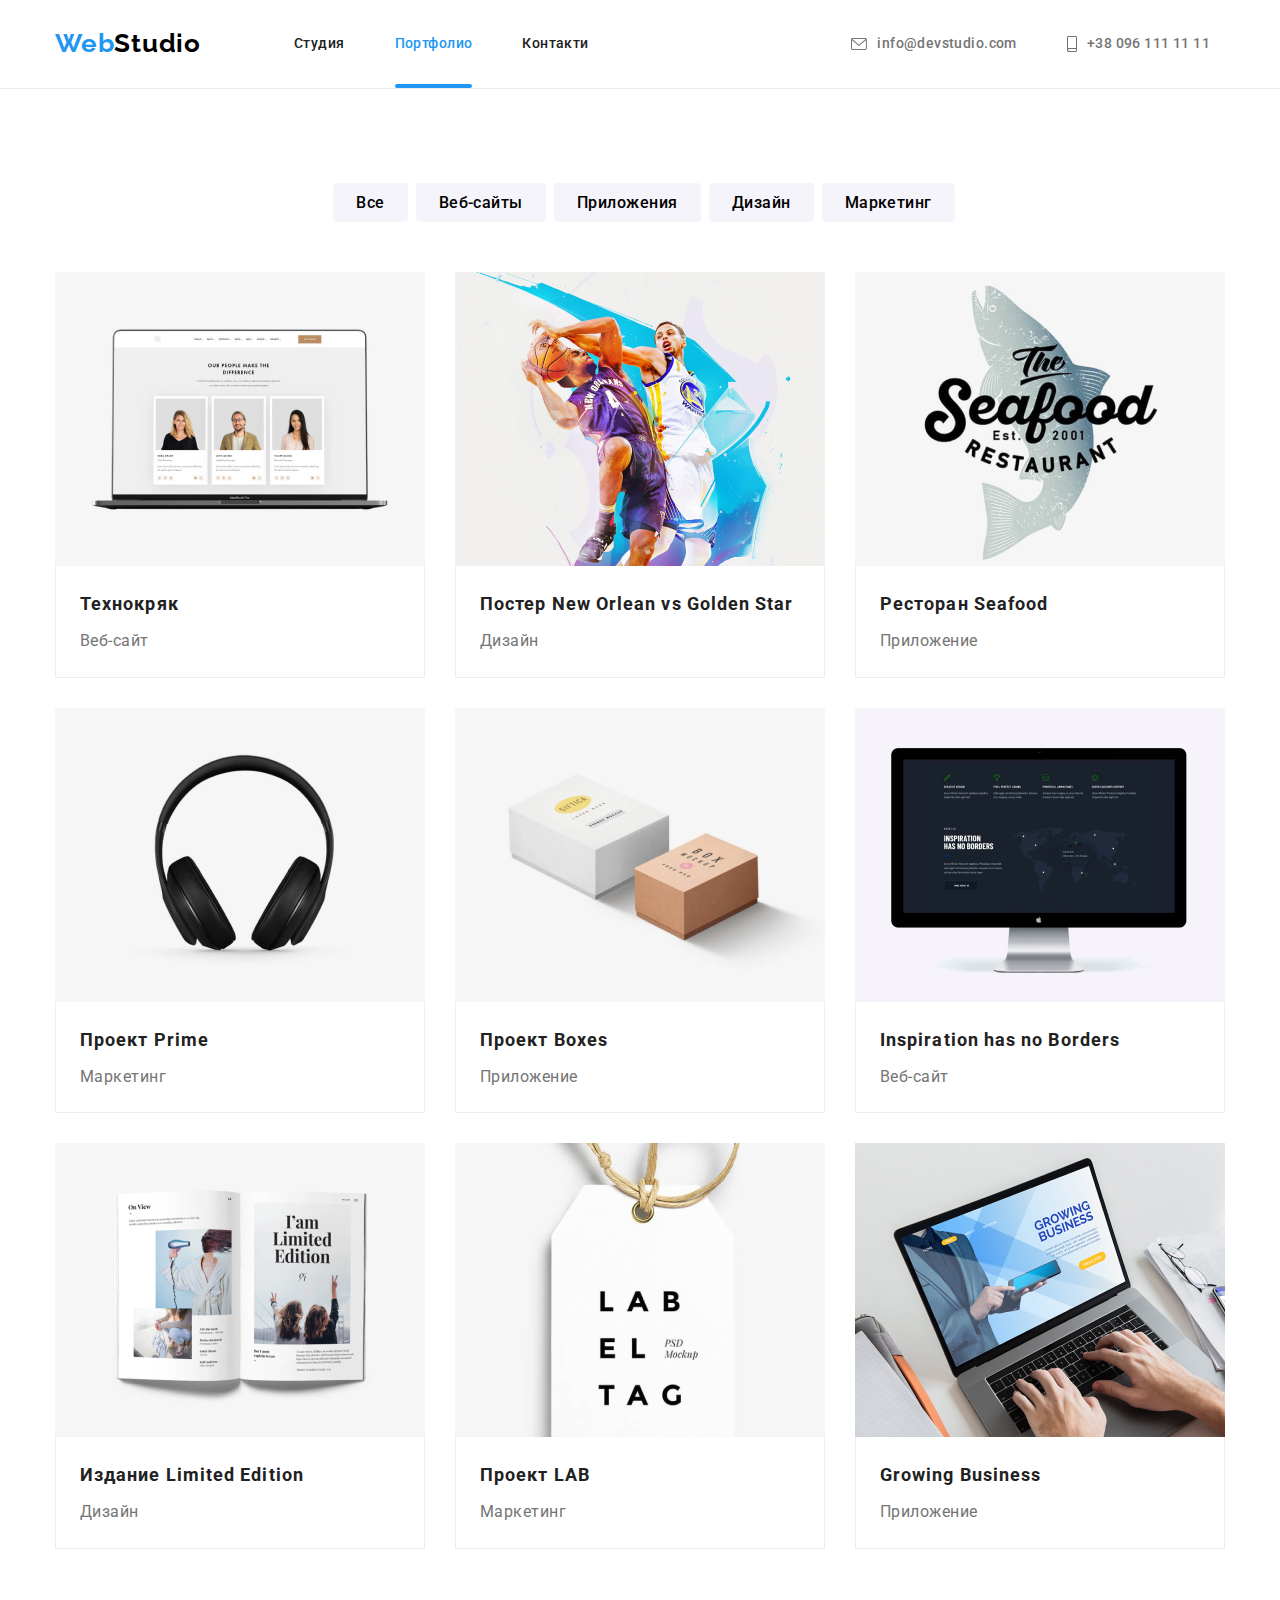
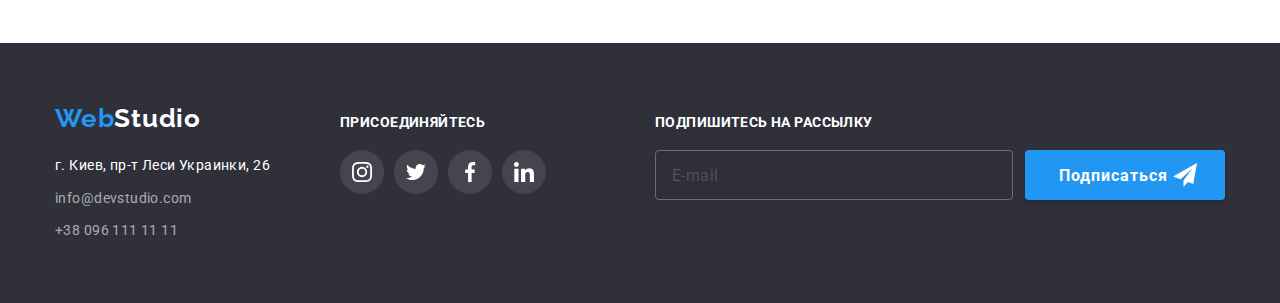
==== portfolio.html @ 411bbae8 "добавлена розмітка" ====
<!DOCTYPE html>
<html lang="ru">
  <head>
    <meta charset="UTF-8" />
    <meta http-equiv="X-UA-Compatible" content="IE=edge" />
    <meta name="viewport" content="width=device-width, initial-scale=1.0" />
    <link rel="preconnect" href="https://fonts.googleapis.com" />
    <link rel="preconnect" href="https://fonts.gstatic.com" crossorigin />
    <link
      rel="stylesheet"
      href="https://cdnjs.cloudflare.com/ajax/libs/modern-normalize/1.0.0/modern-normalize.min.css"
    />
    <link
      href="https://fonts.googleapis.com/css2?family=Roboto:wght@400;500;700;900&display=swap"
      rel="stylesheet"
    />
    <link rel="preconnect" href="https://fonts.googleapis.com" />
    <link rel="preconnect" href="https://fonts.gstatic.com" crossorigin />
    <link
      href="https://fonts.googleapis.com/css2?family=Raleway:wght@700&display=swap"
      rel="stylesheet"
    />
    <!-- <link rel="stylesheet" href="css/slyles.css" /> -->
    <link rel="stylesheet" href="./css/main.min.css" />
    <title>Портфолио</title>
  </head>
  <body>
    <header class="header">
      <div class="container header__container">
        <nav class="header__nav">
          <a class="header__link" href="index.html">
            <span class="header__logo">Web</span>Studio</a
          >
          <ul class="header__navigation">
            <li class="header__item">
              <a class="header__text" href="index.html">Студия</a>
            </li>
            <li class="header__item">
              <a class="header__text current" href="portfolio.html"
                >Портфолио</a
              >
            </li>
            <li class="header__item">
              <a class="header__text" href="#">Контакти</a>
            </li>
          </ul>
        </nav>
        <ul class="header__contacts">
          <li class="header__item">
            <a
              class="header__label header__label--color"
              href="mailto:info@devstudio.com"
            >
              <svg class="header__envelope">
                <use href="./images/symbol-defsnew.svg#icon-envelope"></use>
              </svg>
              info@devstudio.com</a
            >
          </li>
          <li class="header__item">
            <a
              class="header__label header__label--color"
              href="tel:+380961111111"
            >
              <svg class="header__smartphone">
                <use href="./images/symbol-defsnew.svg#icon-smartphone"></use>
              </svg>
              +38 096 111 11 11</a
            >
          </li>
        </ul>
      </div>
    </header>
    <main>
      <section class="section filter-section">
        <div class="container filter-container">
          <h1 class="visually-hidden">Фильтр</h1>
          <ul class="filter">
            <li><button class="filter__button" type="button">Все</button></li>
            <li>
              <button class="filter__button" type="button">Веб-сайты</button>
            </li>
            <li>
              <button class="filter__button" type="button">Приложения</button>
            </li>
            <li>
              <button class="filter__button" type="button">Дизайн</button>
            </li>
            <li>
              <button class="filter__button" type="button">Маркетинг</button>
            </li>
          </ul>
          <ul class="app-list">
            <li class="item-app">
              <a class="product-link" href="#">
                <div class="product-link-content">
                  <img
                    src="images/img5.jpg"
                    alt="Пример техноякоря"
                    width="370"
                    height="294"
                  />
                  <p class="product-link-overlay">
                    Ресурс предлагает комплексные предложения с разным уровнем
                    функционала и сервисов. Все это позволит посетителю получить
                    исчерпывающие сведения о компании или частном лице.
                  </p>
                </div>
                <div class="app-content">
                  <h2 class="product">Технокряк</h2>
                  <p class="type">Веб-сайт</p>
                </div>
              </a>
            </li>
            <li class="item-app">
              <a class="product-link" href="#">
                <div class="product-link-content">
                  <img
                    src="images/img6.jpg"
                    alt="Постер New Orlean vs Golden Star"
                    width="370"
                    height="294"
                  />
                  <p class="product-link-overlay">
                    Ресурс предлагает комплексные предложения с разным уровнем
                    функционала и сервисов. Все это позволит посетителю получить
                    исчерпывающие сведения о компании или частном лице.
                  </p>
                </div>
                <div class="app-content">
                  <h2 class="product">Постер New Orlean vs Golden Star</h2>
                  <p class="type">Дизайн</p>
                </div>
              </a>
            </li>
            <li class="item-app">
              <a class="product-link" href="#">
                <div class="product-link-content">
                  <img
                    src="images/img7.jpg"
                    alt="Ресторан Seafood"
                    width="370"
                    height="294"
                  />
                  <p class="product-link-overlay">
                    Ресурс предлагает комплексные предложения с разным уровнем
                    функционала и сервисов. Все это позволит посетителю получить
                    исчерпывающие сведения о компании или частном лице.
                  </p>
                </div>
                <div class="app-content">
                  <h2 class="product">Ресторан Seafood</h2>
                  <p class="type">Приложение</p>
                </div>
              </a>
            </li>
            <li class="item-app">
              <a class="product-link" href="#">
                <div class="product-link-content">
                  <img
                    src="images/img8.jpg"
                    alt="Проект Prime"
                    width="370"
                    height="294"
                  />
                  <p class="product-link-overlay">
                    Ресурс предлагает комплексные предложения с разным уровнем
                    функционала и сервисов. Все это позволит посетителю получить
                    исчерпывающие сведения о компании или частном лице.
                  </p>
                </div>
                <div class="app-content">
                  <h2 class="product">Проект Prime</h2>
                  <p class="type">Маркетинг</p>
                </div>
              </a>
            </li>
            <li class="item-app">
              <a class="product-link" href="#">
                <div class="product-link-content">
                  <img
                    src="images/img9.jpg"
                    alt="Проект Boxes"
                    width="370"
                    height="294"
                  />
                  <p class="product-link-overlay">
                    Ресурс предлагает комплексные предложения с разным уровнем
                    функционала и сервисов. Все это позволит посетителю получить
                    исчерпывающие сведения о компании или частном лице.
                  </p>
                </div>
                <div class="app-content">
                  <h2 class="product">Проект Boxes</h2>
                  <p class="type">Приложение</p>
                </div>
              </a>
            </li>
            <li class="item-app">
              <a class="product-link" href="#">
                <div class="product-link-content">
                  <img
                    src="images/img10.jpg"
                    alt="Inspiration has no Borders"
                    width="370"
                    height="294"
                  />
                  <p class="product-link-overlay">
                    Ресурс предлагает комплексные предложения с разным уровнем
                    функционала и сервисов. Все это позволит посетителю получить
                    исчерпывающие сведения о компании или частном лице.
                  </p>
                </div>
                <div class="app-content">
                  <h2 class="product">Inspiration has no Borders</h2>
                  <p class="type">Веб-сайт</p>
                </div>
              </a>
            </li>
            <li class="item-app">
              <a class="product-link" href="#">
                <div class="product-link-content">
                  <img
                    src="images/img11.jpg"
                    alt="Издание Limited Edition"
                    width="370"
                    height="294"
                  />
                  <p class="product-link-overlay">
                    Ресурс предлагает комплексные предложения с разным уровнем
                    функционала и сервисов. Все это позволит посетителю получить
                    исчерпывающие сведения о компании или частном лице.
                  </p>
                </div>
                <div class="app-content">
                  <h2 class="product">Издание Limited Edition</h2>
                  <p class="type">Дизайн</p>
                </div>
              </a>
            </li>
            <li class="item-app">
              <a class="product-link" href="#">
                <div class="product-link-content">
                  <img
                    src="images/img12.jpg"
                    alt="Проект LAB"
                    width="370"
                    height="294"
                  />
                  <p class="product-link-overlay">
                    Ресурс предлагает комплексные предложения с разным уровнем
                    функционала и сервисов. Все это позволит посетителю получить
                    исчерпывающие сведения о компании или частном лице.
                  </p>
                </div>
                <div class="app-content">
                  <h2 class="product">Проект LAB</h2>
                  <p class="type">Маркетинг</p>
                </div>
              </a>
            </li>
            <li class="item-app">
              <a class="product-link" href="#">
                <div class="product-link-content">
                  <img
                    src="images/img13.jpg"
                    alt="Growing Business"
                    width="370"
                    height="294"
                  />
                  <p class="product-link-overlay">
                    Ресурс предлагает комплексные предложения с разным уровнем
                    функционала и сервисов. Все это позволит посетителю получить
                    исчерпывающие сведения о компании или частном лице.
                  </p>
                </div>
                <div class="app-content">
                  <h2 class="product">Growing Business</h2>
                  <p class="type">Приложение</p>
                </div>
              </a>
            </li>
          </ul>
        </div>
      </section>
    </main>
    <footer class="footer">
      <div class="container footer-container">
        <div>
          <a class="logo-fotter" href="index.html">
            <span class="color-logo-fotter">Web</span>Studio</a
          >
          <address class="address-footer">
            <ul>
              <li class="address-list">
                <a class="contact-list" href="#"
                  ><span class="map">г. Киев, пр-т Леси Украинки, 26</span></a
                >
              </li>
              <li class="address-list">
                <a class="contact-list" href="mailto:info@devstudio.com "
                  >info@devstudio.com</a
                >
              </li>
              <li class="address-list">
                <a class="contact-list" href="tel:+380961111111"
                  >+38 096 111 11 11</a
                >
              </li>
            </ul>
          </address>
        </div>
        <div class="footer-icon-box">
          <h2 class="footer-icon-header">Присоединяйтесь</h2>
          <ul class="footer-icon-list">
            <li class="socials-item">
              <a href="#" class="socials-link-footer">
                <svg class="socials-icon" width="20px" height="20px">
                  <use href="./images/symbol-defsnew.svg#icon-instagram"></use>
                </svg>
              </a>
            </li>
            <li class="socials-item">
              <a href="#" class="socials-link-footer">
                <svg class="socials-icon" width="20px" height="20px">
                  <use href="./images/symbol-defsnew.svg#icon-twitter"></use>
                </svg>
              </a>
            </li>
            <li class="socials-item">
              <a href="#" class="socials-link-footer">
                <svg class="socials-icon" width="20px" height="20px">
                  <use href="./images/symbol-defsnew.svg#icon-facebook"></use>
                </svg>
              </a>
            </li>
            <li class="socials-item">
              <a href="#" class="socials-link-footer">
                <svg class="socials-icon" width="20px" height="20px">
                  <use href="./images/symbol-defsnew.svg#icon-linkedin"></use>
                </svg>
              </a>
            </li>
          </ul>
        </div>
        <form
          class="subscribe-form"
          name="subscribe-form"
          autocomplete="on"
          novalidate
        >
          <div class="subscribe">
            <label class="subscribe-label" for="email"
              >Подпишитесь на рассылку</label
            >
          </div>
          <div class="subscribe-control">
            <input
              class="subscribe-input"
              id="email"
              type="email"
              name="email"
              placeholder="E-mail"
            />
            <svg class="subscribe-icon" width="24" height="24">
              <use href="./images/symbol-defs-send.svg#icon-icon-send"></use>
            </svg>
            <button class="subscribe-btn" type="submit">Подписаться</button>
          </div>
        </form>
      </div>
    </footer>
  </body>
</html>
---- css/slyles.css ----
:root {
    --color-choice:#2F303A;
    --color-main:#FFFFFF;
    --color-blue:#2196F3;
    --color-footer:#2F303A;
    --fotter-list:#FFFFFF;
    --heder-list:#212121;
    --color-text:#757575;
    --color-logo:#000000;
    --color-fotter-contact:rgba(255, 255, 255, 0.6);
    --color-button:#F5F4FA;
    --cardset-gap: 30px;
    --icon-gap:10px;
    --box-shadow:0px 1px 3px rgba(0, 0, 0, 0.12),
    0px 1px 1px rgba(0, 0, 0, 0.14),
    0px 2px 1px rgba(0, 0, 0, 0.2);
    --box-radius:0px 0px 4px 4px;
    --button-radius:4px 4px 4px 4px;
    --border-color:#EEEEEE;
    --border-color-nav:#ECECEC;
    --backgroung-color-hero:#C4C4C4;
    --fill-icon-socials: #AFB1B8;
    --cubik: cubic-bezier(0.4, 0, 0.2, 1);
    --background-color-img-box:rgba(47, 48, 58, 0.8);
}

body {
    font-family: Roboto, sans-serif;
    color: var(--color-text);
    background-color: var(--color-main);
    font-size: 14px;
    letter-spacing: 0.03em;

}
h1,
h2,
h3,
ul,
p,
ul {
    margin: 0px;
    padding: 0px;
    list-style-type: none;
}
img {
    display: block;
    max-width: 100%;
    height: auto;
}



address {
    font-style: normal;
    /* or */
    font-style: inherit;
}
.visually-hidden {
    position: absolute;
    white-space: nowrap;
    width: 1px;
    height: 1px;
    overflow: hidden;
    border: 0;
    padding: 0;
    clip: rect(0 0 0 0);
    clip-path: inset(50%);
    margin: -1px;
}

.container {
    width: 1200px;
    margin-left: auto;
    margin-right: auto;
    padding-left: 15px;
    padding-right: 15px;
}

/*--Навигация--*/
.header {
    border-bottom-style: solid;
    border-bottom-color: var(--border-color-nav);
    border-width: 1px;
}
.header__container {
    display: flex;
    align-items: center;

}
.header__navigation {
    display: flex;
    margin: 0;
    margin-left: 93px;
    padding: 0;
    align-items: center;
    font-weight: 500;
    font-size: 14px;
    line-height: 1.2;
    color: var(--heder-list);
    }
.header__nav {
    display: flex;
    margin: 0;
    padding-top: 24px;
    padding-bottom: 25px;
}

.header__logo {
    padding-top: 24px;
    padding-bottom: 25px;
}


.header__text {
    padding-top: 32px;
    padding-bottom: 32px;
    transition: color 250ms var(--cubik);
    color: var(--header-list);
    text-decoration: none;
}

.header__text:hover {
    color: var(--color-blue);
}

.header__text:focus {
    color: var(--color-main);
}


.current {
    position: relative;
    color: var(--color-blue);
}

.current::after {
    content: '';
    position: absolute;
    width: 100%;
    height: 4px;
    bottom: -5px;
    left: 0;
    border-radius: 2px;
    background-color: var(--color-blue);
}

.header__item {
    margin-left: 50px;
}

.header__item:first-child {
    margin-left: 0px;
}

.header__contacts {
  display: flex;
  margin: 0;
  margin-left: auto;
  padding: 0;
  padding-left: 15px;
  padding-right: 15px
}

.header__label { 
    font-weight: 500;
    font-size: 14px;
    display: flex;
    align-items: center;
    line-height: 1.7;
    text-decoration: none;
    letter-spacing: 0.03em;
    padding-top: 32px;
    padding-bottom: 32px;
    transition: color 250ms var(--cubik);
}

.header__label--color {
    color: var(--color-text);
}

.header__label:hover {
    color: var(--color-blue);
}

.header__label:focus {
    color: var(--color-blue);
}

.header__envelope {
    width: 16px;
    height: 12px;
    fill: var(--color-text);
    margin-right: 10px;
}


/* .header__label:hover .header__envelope {
    fill: var(--color-blue);
    transition: color 250ms var(--cubik);
} */

.header__smartphone {
    width: 10px;
    height: 16px;
    margin-right: 10px;
    fill: var(--color-text);
}

.header__label:hover .header__smartphone {
    fill: var(--color-blue);
    transition: color 250ms var(--cubik);
}

/*--Секции--*/
.section {
    padding-top: 94px;
    padding-bottom: 94px;
}
.hero-container {
        width: 1200px;
        margin-left: auto;
        margin-right: auto;
        padding-left: 15px;
        padding-right: 15px;
}
.choice-section {
    display: block;
    text-align: center;
}
.choice-section {
    background-color: var(--color-choice);
    padding-bottom: 200px;
    padding-top: 200px;
    max-width: 1600px;
    margin: 0 auto;
    background-image: linear-gradient( rgba(47,48,58,0.4) 40%, rgba(47,48,58,0.4) 40%), 
    url(../images/Img14.jpg);
    background-repeat: no-repeat;
    background-size: cover;
    background-position: center;
    border: 1px solid var(--color-logo);
}
.main-list {
    display: flex;
    flex-wrap: wrap;
}
.item-list {
    width: 270px;
    margin-right: 30px;
}
.item-list:nth-child(4n){
    margin-right: 0;
}

.hero {
    font-weight: 900;
    font-size: 44px;
    line-height: 1.4;
    color: var(--color-main);
    margin: 0 auto;
    text-transform: uppercase;
    letter-spacing: 0.06em;
    margin-bottom: 30px;
    width: 696px;
}
.img-box {
    display: flex;
    flex-wrap:wrap;
}
.img-box__item {
    position: relative;
    width: 370px;
    margin-right: 30px;
}
.img-box__item:nth-child(3n) {
    margin-right: 0;
}

.img-box__text {
    position: absolute;
    bottom: 0;
    width: 100%;
    padding: 27px;
    margin: 0;
    background-color: var(--background-color-img-box);
    color: var(--color-main);
    text-transform: uppercase;
    font-weight: 700;
    text-align: center;
}



.title-team {
    display: flex;
    flex-wrap: wrap;
    margin-left: calc( -1 * var(--cardset-gap));
    text-align: center;
    margin-top: 50px;
   
}

 .title-team > .img-team {
    flex-basis: calc(100%/4 - var(--cardset-gap));
    margin-left: var(--cardset-gap);
    background-color: var(--color-main);
    box-shadow: var(--box-shadow);
    border-radius: var(--box-radius);
}


.team-section {
    padding-top: 94px;
    padding-bottom: 94px;
    background-color: var(--color-button);
}
.card-content {
    padding-top: 30px;
    padding-bottom: 30px;
    
}



.address-footer {
    margin-top: 20px;
}

.address-list:not(:last-child) {
    margin-bottom: 9px;
}

.header__link {
    font-family: 'Raleway', sans-serif;
    font-weight: 700;
    font-size: 26px;
    text-decoration: none;
    line-height: 1.2;
    letter-spacing: 0.03em;
    color: var(--color-logo);
}
.header__logo {
    color: var(--color-blue);
    text-decoration: none;
}
.logo-fotter {
    font-family: 'Raleway', sans-serif;
    font-weight: 700;
    font-size: 26px;
    text-decoration: none;
    line-height: 1.2;
    letter-spacing: 0.03em;
    color: var(--color-main);
    /*margin-top: 60px;
    margin-bottom: 20px;*/
}
.color-logo-fotter {
    color: var(--color-blue);
    text-decoration: none;
    margin-top: 60px;
    margin-bottom: 20px;
}




.action {
    font-size: 14px;
    line-height: 1.2;
    text-transform: uppercase;
    color: var(--heder-list);
    letter-spacing: 0.03em;
}
.description {
    font-size: 14px;
    line-height: 1.7;
    color: var(--color-text);
    letter-spacing: 0.03em;
    margin-top: 10px;
}
.about__title {
    font-weight: 700;
    font-size: 36px;
    line-height: 1.2;
    color: var(--heder-list);
    letter-spacing: 0.03em;
    display: block;
    text-align: center;
    margin-bottom: 50px;
}

.about__section {
    padding-top: 0;
}

.team {
        font-weight: 700;
        font-size: 36px;
        line-height: 1.2;
        color: var(--heder-list);
        letter-spacing: 0.03em;
        display: block;
        text-align: center;
        margin: auto;
}
.person {
    font-weight: 500;
    font-size: 16px;
    line-height: 1.2;
    color: var(--heder-list);
    letter-spacing: 0.03em;
}
.speciality {
    font-family: 'Roboto', sans-serif;
        font-size: 16px;
        line-height: 1.2;
        color: var(--color-text);
        letter-spacing: 0.03em;
        margin-top: 10px;
    
}
.product {
    font-family: 'Roboto', sans-serif;
    font-weight: 700;
    font-size: 18px;
    line-height: 2;
    color: var(--heder-list);
    letter-spacing: 0.06em;
    margin-bottom: 4px;
}
.product-link {
    display: block;
    text-decoration: none;
    color: inherit;
    transition: box-shadow 250ms var(--cubik);
}
.product-link:hover {
    box-shadow: 0px 1px 1px rgba(0, 0, 0, 0.12), 0px 4px 4px rgba(0, 0, 0, 0.06), 1px 4px 6px rgba(0, 0, 0, 0.16);
}

.product-link:focus {
    box-shadow: 0px 1px 1px rgba(0, 0, 0, 0.12), 0px 4px 4px rgba(0, 0, 0, 0.06), 1px 4px 6px rgba(0, 0, 0, 0.16);
}

.product-link-content {
    position: relative;
    overflow: hidden;
}

.product-link-overlay {
    position: absolute;
    top: 0;
    width: 100%;
    height: 100%;
    display: flex;
    align-items: center;
    padding: 24px;
    background-color: rgba(33, 150, 243, 0.9);
    font-size: 18px;
    line-height: 1.56;
    color: var(--color-main);
    transform: translateY(100%);
    transition: transform 250ms var(--cubik);
}

.product-link:hover  .product-link-overlay {
    transform: translateY(0);
}

.type {
    font-family: 'Roboto', sans-serif;
        font-size: 16px;
        line-height: 1.9;
        color: var(--color-text);
        letter-spacing: 0.03em;
}
.filter__button {
    color: var(--color-logo);
    background-color: var(--color-button);
    border: 1px solid transparent;
    cursor: pointer;
    font-family: 'Roboto', sans-serif;
    font-style: normal;
    font-weight: 500;
    font-size: 16px;
    line-height: 1.6;
    letter-spacing: 0.03em;
    transition: background-color 250ms var(--cubik), color 250ms var(--cubik), box-shadow 250ms var(--cubik);
}
.btn {
    background-color: var(--color-blue);
    border: 1px solid transparent;
    cursor: pointer;
    color: var(--color-main);
    font-family: 'Roboto', sans-serif;
    font-style: normal;
    font-weight: 700;
    font-size: 16px;
    line-height: 1.8;
    letter-spacing: 0.06em;
    box-shadow: var(--box-shadow);
    border-radius: var(--button-radius);
    padding: 10px 32px;
    margin-top: 30px;
}
.filter {
    color: var(--color-logo);
    font-family: Roboto, sans-serif;
}
.filter__button:hover {
background-color: var(--color-blue);
color: var(--fotter-list);
box-shadow: var(--box-shadow);
}
.filter__button:focus {
color: var(--fotter-list);
background-color: var(--color-blue);
box-shadow: var(--box-shadow);
}
.filter .filter__button:active {
color: var(--fotter-list);
background-color: var(--color-blue);
}
.footer {
    color: var(--fotter-list);
    background-color: var(--color-footer);
    padding-top: 60px;
    padding-bottom: 60px;
}
.contact-list {
    color: var(--color-fotter-contact);
    font-style: normal;
    font-size: 14px;
    line-height: 1.7;
    text-decoration: none;
    letter-spacing: 0.03em;
}
.contact-list:hover { 
    color: var(--color-blue);
    transition: color 250ms var(--cubik);
}
.contact-list:focus {
color: var(--fotter-list);
}
.map {
    color: var(--color-main);
    font-style: normal;
    font-size: 14px;
    line-height: 1.7;
    letter-spacing: 0.03em;
}

/*Портфолио*/

.filter {
    display: flex;
    justify-content: center;
    margin-bottom: 50px;
}
.filter__button {
    margin-left: 8px;
    border-radius: var(--button-radius);
    padding: 6px 22px;
}

.app-list {
display: flex;
flex-wrap: wrap;
margin-left: calc(-1 * var(--cardset-gap));
}
.app-list > .item-app {
    flex-basis: calc(100%/3 - var(--cardset-gap));
    margin-left: var(--cardset-gap);
    margin-top: 30px;
    background-color: var(--color-main);
}
.app-list >.item-app:nth-child(-n + 3) {
    margin-top: 0px;
}

.app-content {
    padding-top: 20px;
    padding-right: 24px;
    padding-bottom: 20px;
    padding-left: 24px;
    border-right: solid 1px var(--border-color);
    border-bottom: solid 1px var(--border-color);
    border-left: solid 1px var(--border-color);
}

/* icon */
.icon-box {
    display: flex;
    flex: content;
    justify-content: center;
    align-items: center;
    background-color: var(--color-button);
    width: 270px;
    height: 120px;
    margin-bottom: 30px;
    border: 1px solid transparent;
    /* border-radius: var(--box-radius); */
    /* box-shadow: 0px 4px 4px; */
}
.icon-box:hover {
    border-radius: var(--box-radius);
    box-shadow: 0px 4px 4px;
}
.icon {
    background-color: var(--color-button); 
    fill: var(--color-text); 
}


.client-container {
        font-weight: 700;
        font-size: 36px;
        line-height: 1.2;
        color: var(--heder-list);
        letter-spacing: 0.03em;
        display: block;
        text-align: center;
        margin: auto;
}
.client-header { 
    font-weight: 700;
        font-size: 36px;
        line-height: 1.2;
        color: var(--heder-list);
        letter-spacing: 0.03em;
        display: block;
        text-align: center;
        margin-bottom: 50px;

}

.socials-list {
    display: flex;
    flex-wrap: wrap;
    flex-basis: calc(100%/4 - var(--icon-gap));
    justify-content: center;
    align-items: center;
    margin-top: 16px;
}
.socials-item {
    width: 44px;
    height: 44px;
    margin-left: 10px;
    /* fill: var(--fill-icon-socials); */
    
}
.socials-item:first-child {
    margin-left: 0;
}
.socials-link {
    width: 100%;
    height: 100%;
    display: flex;
    border-radius: 100%;
    justify-content: center;
    align-items: center;
    fill: var(--fill-icon-socials);
    transition: background-color 250ms var(--cubik), fill 250ms var(--cubik);
}

.socials-link:hover {
    fill: white;
    transition: background-color 250ms var(--cubik), fill 250ms var(--cubik);
    background-color: var(--color-blue);
    border-radius: 100%;
}


.icon-client-item {
    display: flex;
    border: 1px solid #AFB1B8;
    border-radius: 4px;
    width: 170px;
    height: 92px;
    margin-left: 30px;
    transition: border 250ms var(--cubik);
    /* justify-content: center;
    align-items: center; */
}
.icon-client-item:first-child {
    margin-left: 0;
}
.icon-client-item:hover {
    border: 1px solid var(--color-blue);
        border-radius: 4px;
        transition: border 250ms var(--cubik);
}


.client-list {
    display: flex;
    flex-wrap: wrap;
    flex-basis: calc(100%/6 - var(--cardset-gap));
    justify-content: center;
    align-items: center;
}
.icon-group {
    display: flex;
    justify-content: center;
    align-items: center;
    fill: var(--fill-icon-socials);
    width: 100%;
    height: 100%;
    transition: fill 250ms var(--cubik); 
}

.icon-group:hover {
    fill: var(--color-blue);
    transition: fill 250ms var(--cubik);
    
}

.footer-container {
    display: flex;
    align-items: baseline;
}
.footer-icon-header {
    font-family: 'Roboto';
        font-style: normal;
        font-weight: 700;
        font-size: 14px;
        line-height: 1.14;
        letter-spacing: 0.03em;
        text-transform: uppercase;
}
.footer-icon-box {
    width: 206px;
    height: 80px;
    margin-left: 70px;
}
.footer-icon-list {
    display: flex;
    flex-wrap: wrap;
    flex-basis: calc(100%/4 - var(--icon-gap));
    justify-content: center;
    align-items: center;
    margin-top: 20px;
}

.socials-link-footer {
    width: 100%;
    height: 100%;
    display: flex;
    justify-content: center;
    align-items: center;
    fill: var(--color-main);
    background-color: rgba(255, 255, 255, 0.1);
    border-radius: 50%;
    transition: background-color 250ms var(--cubik), fill 250ms var(--cubik);
}

.socials-link-footer:hover {
    fill: white;
    transition: background-color 250ms var(--cubik), fill 250ms var(--cubik);
    background-color: var(--color-blue);
    border-radius: 100%;
}

/* 5 lesson */

.backdrop {
    position: fixed;
    top: 0;
    left: 0;

    width: 100%;
    height: 100%;
    z-index: 1;
    opacity: 1;
    visibility: visible;

    background-color: rgba(0, 0, 0, 0.2);
    transition: opacity 250ms var(--cubik), visibility 250ms var(--cubik);
}

.backdrop.is-hidden {
    opacity: 0;
    pointer-events: none;
}

.modal {
    position: absolute;
    top: 50%;
    left: 50%;
    transform: translate(-50%, -50%);
    padding: 40px;

    min-width: 528px;
    min-height: 581px;

    background-color: var(--color-main);
    box-shadow: 0px 1px 3px rgba(0, 0, 0, 0.12), 0px 1px 1px rgba(0, 0, 0, 0.14), 0px 2px 1px rgba(0, 0, 0, 0.2);
    border-radius: 4px;

    transition: transform 250ms var(--cubik) ;

}

.modal-title {
    font-family: 'Roboto';
        font-style: normal;
        font-weight: 700;
        font-size: 20px;
        line-height: 1.15;
        text-align: center;
        letter-spacing: 0.03em;
        color: var(--heder-list);
        margin-bottom: 30px;
}

.form-name {
    margin-bottom: 10px;
}

.form-name-label {
    text-align: left;
        display: block;
        font-family: 'Roboto', sans-serif;
        font-style: normal;
        font-weight: 400;
        font-size: 12px;
        line-height: 1.16;
        letter-spacing: 0.01em;
        color: var(--color-text);
        margin-bottom: 8px;
}

.form-input {
    position: relative;
}

.form-name-input {
    width: 100%;
        height: 40px;
        padding-top: 12px;
        padding-right: 42px;
        padding-bottom: 12px;
        padding-left: 42px;
        background: var(--fotter-list);
        border: 1px solid rgba(33, 33, 33, 0.2);
        border-radius: 4px;
        transition-duration: 250ms;
        transition-timing-function: cubic-bezier(0.4, 0, 0.2, 1);
        outline: none;
}

::placeholder {
    font-family: inherit;
        color: rgba(117, 117, 117, 0.5);
}

.form-name-input-textarea {
    
    padding-top: 12px;
    padding-right: 16px;
    padding-bottom: 12px;
    padding-left: 16px;
    height: 120px;
    font-size: 14px;
    line-height: 1.14;
    letter-spacing: 0.01em;
    resize: none;
}

.form-name-icon {
    position: absolute;
    left: 15px;
    top: 50%;
    transform: translateY(-50%);
    width: 18px;
    height: 18px;
    fill: var(--heder-list);
    transition-duration: 250ms;
    transition-timing-function: cubic-bezier(0.4, 0, 0.2, 1);
}

.form-name-input:focus {
    border: 1px solid #2196F3;
    border-radius: 4px;
}

.form-name-input:focus + .form-name-icon{
    fill: #2196F3;
}

.checkbox {
    display: flex;
}

.checkbox-label {
    font-family: 'Roboto';
    font-style: normal;
    font-weight: 400;
    font-size: 14px;
    letter-spacing: 0.03em;
    color: var(--tiele-text-color);
    flex-shrink: 0;
    align-items: center;
    justify-content: center;
    margin-top: 0px;
    margin-bottom: 30px;
    margin-left: 37px;
    display: inline-block;
}

.checkbox-input:checked~.icon-bird {
    opacity: 1;
}

.icon-bird {
    position: absolute;
    fill: #ffffff;
    background: #2196F3;
    border: 0.2px solid #2196F3;
    border-radius: 2px;
    opacity: 0;
    transition: opacity 250ms cubic-bezier(0.4, 0, 0.2, 1);
}

.form-name-lable-text {
    color: var(--color-blue);
}

.checkbox-icon {
    position: absolute;
    left: 52px;
}

.checkbox-input {
    appearance: none;
}

.form-name-btn {
    cursor: pointer;
        color: #fff;
        background-color: var(--color-blue);
        font-style: normal;
        font-weight: 700;
        font-size: 16px;
        line-height: 1.8;
        letter-spacing: 0.06em;
        width: 200px;
        height: 50px;
        border: none;
        box-shadow: 0px 4px 4px rgb(0 0 0 / 15%);
        border-radius: 4px;
        transition-duration: 250ms;
        transition-timing-function: var(--cubik);
}

.form-name-btn:hover , .form-name-btn:focus {
    color: var(--fotter-list);
        background-color: #188CE8;
        box-shadow: 0px 3px 1px rgb(0 0 0 / 10%), 0px 1px 2px rgb(0 0 0 / 8%), 0px 2px 2px rgb(0 0 0 / 12%);
        border-radius: 4px;
}

.btn-close {
    position: absolute;
    width: 30px;
    height: 30px;
    top: 0;
    right: 0;
    margin-top: 8px;
    margin-right: 8px;
    cursor: pointer;
    background-color: var(--fotter-list);
    border: 1px solid rgba(0, 0, 0, 0.1);
    border-radius: 100%;
    transition: color 250ms cubic-bezier(0.4, 0, 0.2, 1);
}

.btn-close:hover {
    color: var(--color-blue);
    transition: color 250ms cubic-bezier(0.4, 0, 0.2, 1);
}

.subscribe-form {
    margin-left: auto;
}

.subscribe-label {
    display: flex;
    flex-direction: column;
    cursor: pointer;
    font-family: 'Roboto';
    font-style: normal;
    text-transform: uppercase;
    font-weight: 700;
    font-size: 14px;
    line-height: 1.14;
    letter-spacing: 0.03em;
    color: #FFFFFF;
    margin-bottom: 20px;
}

.subscribe-control {
    display: flex;
    position: relative;
}

.subscribe-input {
    display: flex;
    padding-left: 16px;
    width: 358px;
    height: 50px;
    font-family: 'Roboto';
    font-style: normal;
    font-weight: 400;
    font-size: 16px;
    line-height: 1.25;
    letter-spacing: inherit;
    background-color: inherit;
    color: #ffffff;
    border: 1px solid rgba(255, 255, 255, 0.3);
    filter: drop-shadow(0px 4px 4px rgba(0, 0, 0, 0.15));
    border-radius: 4px;
}

.subscribe-icon {
    position: absolute;
    right: 28px;
    top: 50%;
    transform: translateY(-50%);
    transition-duration: 250ms;
    transition-timing-function: cubic-bezier(0.4, 0, 0.2, 1);
    fill: var(--fotter-list);
}

.subscribe-btn {
    display: flex;
    align-items: center;
    justify-content: center;
    display: inline-flex;
    margin: auto;
    padding-top: 10px;
    padding-right: 29px;
    padding-bottom: 10px;
    cursor: pointer;
    margin-left: 12px;
    color: #fff;
    background-color: #2196F3;
    font-style: normal;
    font-weight: 700;
    font-size: 16px;
    line-height: 1.87;
    letter-spacing: 0.06em;
    min-width: 200px;
    min-height: 50px;
    border: none;
    box-shadow: 0px 4px 4px rgb(0 0 0 / 15%);
    border-radius: 4px;
    transition-duration: 250ms;
    transition-timing-function: cubic-bezier(0.4, 0, 0.2, 1);
}


.subscribe-btn:hover,
.subscribe-btn:focus {
    color: var(--fotter-list);
    background-color: #188CE8;
    box-shadow: 0px 3px 1px rgb(0 0 0 / 10%),
    0px 1px 2px rgb(0 0 0 / 8%),
    0px 2px 2px rgb(0 0 0 / 12%);
    border-radius: 4px;
}
---- css/main.min.css ----
:root{--color-choice: #2F303A;--color-main: #FFFFFF;--color-blue: #2196F3;--color-footer: #2F303A;--fotter-list: #FFFFFF;--heder-list: #212121;--color-text: #757575;--color-logo: #000000;--color-fotter-contact: rgba(255, 255, 255, 0.6);--color-button: #F5F4FA;--cardset-gap: 30px;--icon-gap: 10px;--box-shadow: 0px 1px 3px rgba(0, 0, 0, 0.12), 0px 1px 1px rgba(0, 0, 0, 0.14), 0px 2px 1px rgba(0, 0, 0, 0.2);--box-radius: 0px 0px 4px 4px;--button-radius: 4px 4px 4px 4px;--border-color: #EEEEEE;--border-color-nav: #ECECEC;--backgroung-color-hero: #C4C4C4;--fill-icon-socials: #AFB1B8;--cubik: cubic-bezier(0.4, 0, 0.2, 1);--background-color-img-box: rgba(47, 48, 58, 0.8)}.section{padding-top:94px;padding-bottom:94px}address{font-style:normal;font-style:inherit}.container{width:1200px;margin-left:auto;margin-right:auto;padding-left:15px;padding-right:15px}body{font-family:Roboto,sans-serif;color:var(--color-text);background-color:var(--color-main);font-size:14px;letter-spacing:.03em}h1,h2,h3,ul,p,ul{margin:0px;padding:0px;list-style-type:none}img{display:block;max-width:100%;height:auto}.header{border-bottom-style:solid;border-bottom-color:#ececec;border-width:1px}.header__container{display:-webkit-box;display:-ms-flexbox;display:flex;-webkit-box-align:center;-ms-flex-align:center;align-items:center}.header__navigation{display:-webkit-box;display:-ms-flexbox;display:flex;margin:0;margin-left:93px;padding:0;-webkit-box-align:center;-ms-flex-align:center;align-items:center;font-weight:500;font-size:14px;line-height:1.2;color:#212121}.header__link{font-family:"Raleway",sans-serif;font-weight:700;font-size:26px;text-decoration:none;line-height:1.2;letter-spacing:.03em;color:var(--color-logo)}.header__nav{display:-webkit-box;display:-ms-flexbox;display:flex;margin:0;padding-top:24px;padding-bottom:25px}.header__logo{padding-top:24px;padding-bottom:25px;color:var(--color-blue);text-decoration:none}.header__text{padding-top:32px;padding-bottom:32px;-webkit-transition:color 250ms cubic-bezier(0.4, 0, 0.2, 1);transition:color 250ms cubic-bezier(0.4, 0, 0.2, 1);color:#212121;text-decoration:none}.header__text:hover{color:#2196f3}.header__text:focus{color:#fff}.current{position:relative;color:#2196f3}.current::after{content:"";position:absolute;width:100%;height:4px;bottom:-5px;left:0;border-radius:2px;background-color:#2196f3}.header__item{margin-left:50px}.header__item:first-child{margin-left:0px}.header__contacts{display:-webkit-box;display:-ms-flexbox;display:flex;margin:0;margin-left:auto;padding:0;padding-left:15px;padding-right:15px}.header__label{font-weight:500;font-size:14px;display:-webkit-box;display:-ms-flexbox;display:flex;-webkit-box-align:center;-ms-flex-align:center;align-items:center;line-height:1.7;text-decoration:none;letter-spacing:.03em;padding-top:32px;padding-bottom:32px;-webkit-transition:color 250ms cubic-bezier(0.4, 0, 0.2, 1);transition:color 250ms cubic-bezier(0.4, 0, 0.2, 1)}.header__label--color{color:#757575}.header__label:hover,.header__label:focus{color:#2196f3;-webkit-transition:color 250ms cubic-bezier(0.4, 0, 0.2, 1);transition:color 250ms cubic-bezier(0.4, 0, 0.2, 1)}.header__envelope{width:16px;height:12px;fill:#757575;margin-right:10px}.header__label:hover .header__envelope{fill:#2196f3;-webkit-transition:color 250ms cubic-bezier(0.4, 0, 0.2, 1);transition:color 250ms cubic-bezier(0.4, 0, 0.2, 1)}.header__smartphone{width:10px;height:16px;margin-right:10px;fill:#757575}.header__label:hover .header__smartphone{fill:#2196f3;-webkit-transition:color 250ms cubic-bezier(0.4, 0, 0.2, 1);transition:color 250ms cubic-bezier(0.4, 0, 0.2, 1)}.choice-section{display:block;text-align:center}.choice-section{background-color:var(--color-choice);padding-bottom:200px;padding-top:200px;max-width:1600px;margin:0 auto;background-image:-webkit-gradient(linear, left top, left bottom, color-stop(40%, rgba(47, 48, 58, 0.4)), color-stop(40%, rgba(47, 48, 58, 0.4))),url(../images/Img14.jpg);background-image:linear-gradient(rgba(47, 48, 58, 0.4) 40%, rgba(47, 48, 58, 0.4) 40%),url(../images/Img14.jpg);background-repeat:no-repeat;background-size:cover;background-position:center;border:1px solid var(--color-logo)}.hero-container{width:1200px;margin-left:auto;margin-right:auto;padding-left:15px;padding-right:15px}.hero{font-weight:900;font-size:44px;line-height:1.4;color:var(--color-main);margin:0 auto;text-transform:uppercase;letter-spacing:.06em;margin-bottom:30px;width:696px}.btn{background-color:var(--color-blue);border:1px solid rgba(0,0,0,0);cursor:pointer;color:var(--color-main);font-family:"Roboto",sans-serif;font-style:normal;font-weight:700;font-size:16px;line-height:1.8;letter-spacing:.06em;-webkit-box-shadow:var(--box-shadow);box-shadow:var(--box-shadow);border-radius:var(--button-radius);padding:10px 32px;margin-top:30px}.backdrop{position:fixed;top:0;left:0;width:100%;height:100%;z-index:1;opacity:1;visibility:visible;background-color:rgba(0,0,0,.2);-webkit-transition:opacity 250ms var(--cubik),visibility 250ms var(--cubik);transition:opacity 250ms var(--cubik),visibility 250ms var(--cubik)}.backdrop.is-hidden{opacity:0;pointer-events:none}.modal{position:absolute;top:50%;left:50%;-webkit-transform:translate(-50%, -50%);transform:translate(-50%, -50%);padding:40px;min-width:528px;min-height:581px;background-color:var(--color-main);-webkit-box-shadow:0px 1px 3px rgba(0,0,0,.12),0px 1px 1px rgba(0,0,0,.14),0px 2px 1px rgba(0,0,0,.2);box-shadow:0px 1px 3px rgba(0,0,0,.12),0px 1px 1px rgba(0,0,0,.14),0px 2px 1px rgba(0,0,0,.2);border-radius:4px;-webkit-transition:-webkit-transform 250ms var(--cubik);transition:-webkit-transform 250ms var(--cubik);transition:transform 250ms var(--cubik);transition:transform 250ms var(--cubik), -webkit-transform 250ms var(--cubik)}.modal-title{font-family:"Roboto";font-style:normal;font-weight:700;font-size:20px;line-height:1.15;text-align:center;letter-spacing:.03em;color:var(--heder-list);margin-bottom:30px}.form-name{margin-bottom:10px}.form-name-label{text-align:left;display:block;font-family:"Roboto",sans-serif;font-style:normal;font-weight:400;font-size:12px;line-height:1.16;letter-spacing:.01em;color:var(--color-text);margin-bottom:8px}.form-input{position:relative}.form-name-input{width:100%;height:40px;padding-top:12px;padding-right:42px;padding-bottom:12px;padding-left:42px;background:var(--fotter-list);border:1px solid rgba(33,33,33,.2);border-radius:4px;-webkit-transition-duration:250ms;transition-duration:250ms;-webkit-transition-timing-function:cubic-bezier(0.4, 0, 0.2, 1);transition-timing-function:cubic-bezier(0.4, 0, 0.2, 1);outline:none}::-webkit-input-placeholder{font-family:inherit;color:rgba(117,117,117,.5)}::-moz-placeholder{font-family:inherit;color:rgba(117,117,117,.5)}:-ms-input-placeholder{font-family:inherit;color:rgba(117,117,117,.5)}::-ms-input-placeholder{font-family:inherit;color:rgba(117,117,117,.5)}::placeholder{font-family:inherit;color:rgba(117,117,117,.5)}.form-name-input-textarea{padding-top:12px;padding-right:16px;padding-bottom:12px;padding-left:16px;height:120px;font-size:14px;line-height:1.14;letter-spacing:.01em;resize:none}.form-name-icon{position:absolute;left:15px;top:50%;-webkit-transform:translateY(-50%);transform:translateY(-50%);width:18px;height:18px;fill:var(--heder-list);-webkit-transition-duration:250ms;transition-duration:250ms;-webkit-transition-timing-function:cubic-bezier(0.4, 0, 0.2, 1);transition-timing-function:cubic-bezier(0.4, 0, 0.2, 1)}.form-name-input:focus{border:1px solid #2196f3;border-radius:4px}.form-name-input:focus+.form-name-icon{fill:#2196f3}.checkbox{display:-webkit-box;display:-ms-flexbox;display:flex}.checkbox-label{font-family:"Roboto";font-style:normal;font-weight:400;font-size:14px;letter-spacing:.03em;color:var(--tiele-text-color);-ms-flex-negative:0;flex-shrink:0;-webkit-box-align:center;-ms-flex-align:center;align-items:center;-webkit-box-pack:center;-ms-flex-pack:center;justify-content:center;margin-top:0px;margin-bottom:30px;margin-left:37px;display:inline-block}.checkbox-input:checked~.icon-bird{opacity:1}.icon-bird{position:absolute;fill:#fff;background:#2196f3;border:.2px solid #2196f3;border-radius:2px;opacity:0;-webkit-transition:opacity 250ms cubic-bezier(0.4, 0, 0.2, 1);transition:opacity 250ms cubic-bezier(0.4, 0, 0.2, 1)}.form-name-lable-text{color:var(--color-blue)}.checkbox-icon{position:absolute;left:52px}.checkbox-input{-webkit-appearance:none;-moz-appearance:none;appearance:none}.form-name-btn{cursor:pointer;color:#fff;background-color:var(--color-blue);font-style:normal;font-weight:700;font-size:16px;line-height:1.8;letter-spacing:.06em;width:200px;height:50px;border:none;-webkit-box-shadow:0px 4px 4px rgba(0,0,0,.15);box-shadow:0px 4px 4px rgba(0,0,0,.15);border-radius:4px;-webkit-transition-duration:250ms;transition-duration:250ms;-webkit-transition-timing-function:var(--cubik);transition-timing-function:var(--cubik)}.form-name-btn:hover,.form-name-btn:focus{color:var(--fotter-list);background-color:#188ce8;-webkit-box-shadow:0px 3px 1px rgba(0,0,0,.1),0px 1px 2px rgba(0,0,0,.08),0px 2px 2px rgba(0,0,0,.12);box-shadow:0px 3px 1px rgba(0,0,0,.1),0px 1px 2px rgba(0,0,0,.08),0px 2px 2px rgba(0,0,0,.12);border-radius:4px}.btn-close{position:absolute;width:30px;height:30px;top:0;right:0;margin-top:8px;margin-right:8px;cursor:pointer;background-color:var(--fotter-list);border:1px solid rgba(0,0,0,.1);border-radius:100%;-webkit-transition:color 250ms cubic-bezier(0.4, 0, 0.2, 1);transition:color 250ms cubic-bezier(0.4, 0, 0.2, 1)}.btn-close:hover{color:var(--color-blue);-webkit-transition:color 250ms cubic-bezier(0.4, 0, 0.2, 1);transition:color 250ms cubic-bezier(0.4, 0, 0.2, 1)}.visually-hidden{position:absolute;white-space:nowrap;width:1px;height:1px;overflow:hidden;border:0;padding:0;clip:rect(0 0 0 0);-webkit-clip-path:inset(50%);clip-path:inset(50%);margin:-1px}.main-list{display:-webkit-box;display:-ms-flexbox;display:flex;-ms-flex-wrap:wrap;flex-wrap:wrap}.item-list{width:270px;margin-right:30px}.item-list:nth-child(4n){margin-right:0}.icon-box{display:-webkit-box;display:-ms-flexbox;display:flex;-webkit-box-flex:content;-ms-flex:content;flex:content;-webkit-box-pack:center;-ms-flex-pack:center;justify-content:center;-webkit-box-align:center;-ms-flex-align:center;align-items:center;background-color:var(--color-button);width:270px;height:120px;margin-bottom:30px;border:1px solid rgba(0,0,0,0)}.icon-box:hover{border-radius:var(--box-radius);-webkit-box-shadow:0px 4px 4px;box-shadow:0px 4px 4px}.icon{background-color:var(--color-button);fill:var(--color-text)}.action{font-size:14px;line-height:1.2;text-transform:uppercase;color:var(--heder-list);letter-spacing:.03em}.description{font-size:14px;line-height:1.7;color:var(--color-text);letter-spacing:.03em;margin-top:10px}.about__section{padding-top:0}.about__title{font-weight:700;font-size:36px;line-height:1.2;color:#212121;letter-spacing:.03em;display:block;text-align:center;margin-bottom:50px}.img-box{display:-webkit-box;display:-ms-flexbox;display:flex;-ms-flex-wrap:wrap;flex-wrap:wrap}.img-box__item{position:relative;width:370px;margin-right:30px}.img-box__item:nth-child(3n){margin-right:0}.img-box__text{position:absolute;bottom:0;width:100%;padding:27px;margin:0;background-color:rgba(47,48,58,.8);color:#fff;text-transform:uppercase;font-weight:700;text-align:center}.team-section{padding-top:94px;padding-bottom:94px;background-color:var(--color-button)}.team{font-weight:700;font-size:36px;line-height:1.2;color:var(--heder-list);letter-spacing:.03em;display:block;text-align:center;margin:auto}.title-team{display:-webkit-box;display:-ms-flexbox;display:flex;-ms-flex-wrap:wrap;flex-wrap:wrap;margin-left:calc(-1*var(--cardset-gap));text-align:center;margin-top:50px}.title-team>.img-team{-ms-flex-preferred-size:calc(25% - var(--cardset-gap));flex-basis:calc(25% - var(--cardset-gap));margin-left:var(--cardset-gap);background-color:var(--color-main);-webkit-box-shadow:var(--box-shadow);box-shadow:var(--box-shadow);border-radius:var(--box-radius)}.card-content{padding-top:30px;padding-bottom:30px}.person{font-weight:500;font-size:16px;line-height:1.2;color:var(--heder-list);letter-spacing:.03em}.speciality{font-family:"Roboto",sans-serif;font-size:16px;line-height:1.2;color:var(--color-text);letter-spacing:.03em;margin-top:10px}.socials-list{display:-webkit-box;display:-ms-flexbox;display:flex;-ms-flex-wrap:wrap;flex-wrap:wrap;-ms-flex-preferred-size:calc(25% - var(--icon-gap));flex-basis:calc(25% - var(--icon-gap));-webkit-box-pack:center;-ms-flex-pack:center;justify-content:center;-webkit-box-align:center;-ms-flex-align:center;align-items:center;margin-top:16px}.socials-item{width:44px;height:44px;margin-left:10px}.socials-item:first-child{margin-left:0}.socials-link{width:100%;height:100%;display:-webkit-box;display:-ms-flexbox;display:flex;border-radius:100%;-webkit-box-pack:center;-ms-flex-pack:center;justify-content:center;-webkit-box-align:center;-ms-flex-align:center;align-items:center;fill:var(--fill-icon-socials);-webkit-transition:background-color 250ms var(--cubik),fill 250ms var(--cubik);transition:background-color 250ms var(--cubik),fill 250ms var(--cubik)}.socials-link:hover{fill:#fff;-webkit-transition:background-color 250ms var(--cubik),fill 250ms var(--cubik);transition:background-color 250ms var(--cubik),fill 250ms var(--cubik);background-color:var(--color-blue);border-radius:100%}.client-container{font-weight:700;font-size:36px;line-height:1.2;color:var(--heder-list);letter-spacing:.03em;display:block;text-align:center;margin:auto}.client-header{font-weight:700;font-size:36px;line-height:1.2;color:var(--heder-list);letter-spacing:.03em;display:block;text-align:center;margin-bottom:50px}.client-list{display:-webkit-box;display:-ms-flexbox;display:flex;-ms-flex-wrap:wrap;flex-wrap:wrap;-ms-flex-preferred-size:calc(16.6666666667% - var(--cardset-gap));flex-basis:calc(16.6666666667% - var(--cardset-gap));-webkit-box-pack:center;-ms-flex-pack:center;justify-content:center;-webkit-box-align:center;-ms-flex-align:center;align-items:center}.icon-client-item{display:-webkit-box;display:-ms-flexbox;display:flex;border:1px solid #afb1b8;border-radius:4px;width:170px;height:92px;margin-left:30px;-webkit-transition:border 250ms var(--cubik);transition:border 250ms var(--cubik)}.icon-client-item:first-child{margin-left:0}.icon-client-item:hover{border:1px solid var(--color-blue);border-radius:4px;-webkit-transition:border 250ms var(--cubik);transition:border 250ms var(--cubik)}.icon-group{display:-webkit-box;display:-ms-flexbox;display:flex;-webkit-box-pack:center;-ms-flex-pack:center;justify-content:center;-webkit-box-align:center;-ms-flex-align:center;align-items:center;fill:var(--fill-icon-socials);width:100%;height:100%;-webkit-transition:fill 250ms var(--cubik);transition:fill 250ms var(--cubik)}.icon-group:hover{fill:var(--color-blue);-webkit-transition:fill 250ms var(--cubik);transition:fill 250ms var(--cubik)}.filter{display:-webkit-box;display:-ms-flexbox;display:flex;-webkit-box-pack:center;-ms-flex-pack:center;justify-content:center;margin-bottom:50px;color:#000;font-family:Roboto,sans-serif}.filter__button{color:#000;background-color:#f5f4fa;border:1px solid rgba(0,0,0,0);cursor:pointer;font-family:"Roboto",sans-serif;font-style:normal;font-weight:500;font-size:16px;line-height:1.6;letter-spacing:.03em;-webkit-transition:background-color 250ms cubic-bezier(0.4, 0, 0.2, 1),color 250ms cubic-bezier(0.4, 0, 0.2, 1),-webkit-box-shadow 250ms cubic-bezier(0.4, 0, 0.2, 1);transition:background-color 250ms cubic-bezier(0.4, 0, 0.2, 1),color 250ms cubic-bezier(0.4, 0, 0.2, 1),-webkit-box-shadow 250ms cubic-bezier(0.4, 0, 0.2, 1);transition:background-color 250ms cubic-bezier(0.4, 0, 0.2, 1),color 250ms cubic-bezier(0.4, 0, 0.2, 1),box-shadow 250ms cubic-bezier(0.4, 0, 0.2, 1);transition:background-color 250ms cubic-bezier(0.4, 0, 0.2, 1),color 250ms cubic-bezier(0.4, 0, 0.2, 1),box-shadow 250ms cubic-bezier(0.4, 0, 0.2, 1),-webkit-box-shadow 250ms cubic-bezier(0.4, 0, 0.2, 1);margin-left:8px;border-radius:4px 4px 4px 4px;padding:6px 22px}.filter__button:hover,.filter__button:focus{background-color:#2196f3;color:#fff;-webkit-box-shadow:0px 1px 3px rgba(0,0,0,.12),0px 1px 1px rgba(0,0,0,.14),0px 2px 1px rgba(0,0,0,.2);box-shadow:0px 1px 3px rgba(0,0,0,.12),0px 1px 1px rgba(0,0,0,.14),0px 2px 1px rgba(0,0,0,.2)}.filter .filter__button:active{color:#fff;background-color:#2196f3}.app-list{display:-webkit-box;display:-ms-flexbox;display:flex;-ms-flex-wrap:wrap;flex-wrap:wrap;margin-left:calc(-1*var(--cardset-gap))}.app-list>.item-app{-ms-flex-preferred-size:calc(33.3333333333% - var(--cardset-gap));flex-basis:calc(33.3333333333% - var(--cardset-gap));margin-left:var(--cardset-gap);margin-top:30px;background-color:var(--color-main)}.app-list>.item-app:nth-child(-n+3){margin-top:0px}.app-content{padding-top:20px;padding-right:24px;padding-bottom:20px;padding-left:24px;border-right:solid 1px var(--border-color);border-bottom:solid 1px var(--border-color);border-left:solid 1px var(--border-color)}.product-link{display:block;text-decoration:none;color:inherit;-webkit-transition:-webkit-box-shadow 250ms var(--cubik);transition:-webkit-box-shadow 250ms var(--cubik);transition:box-shadow 250ms var(--cubik);transition:box-shadow 250ms var(--cubik), -webkit-box-shadow 250ms var(--cubik)}.product-link:hover{-webkit-box-shadow:0px 1px 1px rgba(0,0,0,.12),0px 4px 4px rgba(0,0,0,.06),1px 4px 6px rgba(0,0,0,.16);box-shadow:0px 1px 1px rgba(0,0,0,.12),0px 4px 4px rgba(0,0,0,.06),1px 4px 6px rgba(0,0,0,.16)}.product-link:focus{-webkit-box-shadow:0px 1px 1px rgba(0,0,0,.12),0px 4px 4px rgba(0,0,0,.06),1px 4px 6px rgba(0,0,0,.16);box-shadow:0px 1px 1px rgba(0,0,0,.12),0px 4px 4px rgba(0,0,0,.06),1px 4px 6px rgba(0,0,0,.16)}.product-link-content{position:relative;overflow:hidden}.product-link-overlay{position:absolute;top:0;width:100%;height:100%;display:-webkit-box;display:-ms-flexbox;display:flex;-webkit-box-align:center;-ms-flex-align:center;align-items:center;padding:24px;background-color:rgba(33,150,243,.9);font-size:18px;line-height:1.56;color:var(--color-main);-webkit-transform:translateY(100%);transform:translateY(100%);-webkit-transition:-webkit-transform 250ms var(--cubik);transition:-webkit-transform 250ms var(--cubik);transition:transform 250ms var(--cubik);transition:transform 250ms var(--cubik), -webkit-transform 250ms var(--cubik)}.product-link:hover .product-link-overlay{-webkit-transform:translateY(0);transform:translateY(0)}.type{font-family:"Roboto",sans-serif;font-size:16px;line-height:1.9;color:var(--color-text);letter-spacing:.03em}.product{font-family:"Roboto",sans-serif;font-weight:700;font-size:18px;line-height:2;color:var(--heder-list);letter-spacing:.06em;margin-bottom:4px}.footer{color:var(--fotter-list);background-color:var(--color-footer);padding-top:60px;padding-bottom:60px}.footer-container{display:-webkit-box;display:-ms-flexbox;display:flex;-webkit-box-align:baseline;-ms-flex-align:baseline;align-items:baseline}.logo-fotter{font-family:"Raleway",sans-serif;font-weight:700;font-size:26px;text-decoration:none;line-height:1.2;letter-spacing:.03em;color:var(--color-main)}.color-logo-fotter{color:var(--color-blue);text-decoration:none;margin-top:60px;margin-bottom:20px}.address-footer{margin-top:20px}.address-list:not(:last-child){margin-bottom:9px}.contact-list{color:var(--color-fotter-contact);font-style:normal;font-size:14px;line-height:1.7;text-decoration:none;letter-spacing:.03em}.contact-list:hover{color:var(--color-blue);-webkit-transition:color 250ms var(--cubik);transition:color 250ms var(--cubik)}.contact-list:focus{color:var(--fotter-list)}.map{color:var(--color-main);font-style:normal;font-size:14px;line-height:1.7;letter-spacing:.03em}.footer-icon-box{width:206px;height:80px;margin-left:70px}.footer-icon-header{font-family:"Roboto";font-style:normal;font-weight:700;font-size:14px;line-height:1.14;letter-spacing:.03em;text-transform:uppercase}.footer-icon-list{display:-webkit-box;display:-ms-flexbox;display:flex;-ms-flex-wrap:wrap;flex-wrap:wrap;-ms-flex-preferred-size:calc(25% - var(--icon-gap));flex-basis:calc(25% - var(--icon-gap));-webkit-box-pack:center;-ms-flex-pack:center;justify-content:center;-webkit-box-align:center;-ms-flex-align:center;align-items:center;margin-top:20px}.socials-link-footer{width:100%;height:100%;display:-webkit-box;display:-ms-flexbox;display:flex;-webkit-box-pack:center;-ms-flex-pack:center;justify-content:center;-webkit-box-align:center;-ms-flex-align:center;align-items:center;fill:var(--color-main);background-color:rgba(255,255,255,.1);border-radius:50%;-webkit-transition:background-color 250ms var(--cubik),fill 250ms var(--cubik);transition:background-color 250ms var(--cubik),fill 250ms var(--cubik)}.socials-link-footer:hover{fill:#fff;-webkit-transition:background-color 250ms var(--cubik),fill 250ms var(--cubik);transition:background-color 250ms var(--cubik),fill 250ms var(--cubik);background-color:var(--color-blue);border-radius:100%}.socials-item{width:44px;height:44px;margin-left:10px}.socials-item:first-child{margin-left:0}.subscribe-form{margin-left:auto}.subscribe-label{display:-webkit-box;display:-ms-flexbox;display:flex;-webkit-box-orient:vertical;-webkit-box-direction:normal;-ms-flex-direction:column;flex-direction:column;cursor:pointer;font-family:"Roboto";font-style:normal;text-transform:uppercase;font-weight:700;font-size:14px;line-height:1.14;letter-spacing:.03em;color:#fff;margin-bottom:20px}.subscribe-control{display:-webkit-box;display:-ms-flexbox;display:flex;position:relative}.subscribe-input{display:-webkit-box;display:-ms-flexbox;display:flex;padding-left:16px;width:358px;height:50px;font-family:"Roboto";font-style:normal;font-weight:400;font-size:16px;line-height:1.25;letter-spacing:inherit;background-color:inherit;color:#fff;border:1px solid rgba(255,255,255,.3);-webkit-filter:drop-shadow(0px 4px 4px rgba(0, 0, 0, 0.15));filter:drop-shadow(0px 4px 4px rgba(0, 0, 0, 0.15));border-radius:4px}.subscribe-icon{position:absolute;right:28px;top:50%;-webkit-transform:translateY(-50%);transform:translateY(-50%);-webkit-transition-duration:250ms;transition-duration:250ms;-webkit-transition-timing-function:cubic-bezier(0.4, 0, 0.2, 1);transition-timing-function:cubic-bezier(0.4, 0, 0.2, 1);fill:var(--fotter-list)}.subscribe-btn{display:-webkit-box;display:-ms-flexbox;display:flex;-webkit-box-align:center;-ms-flex-align:center;align-items:center;-webkit-box-pack:center;-ms-flex-pack:center;justify-content:center;display:-webkit-inline-box;display:-ms-inline-flexbox;display:inline-flex;margin:auto;padding-top:10px;padding-right:29px;padding-bottom:10px;cursor:pointer;margin-left:12px;color:#fff;background-color:#2196f3;font-style:normal;font-weight:700;font-size:16px;line-height:1.87;letter-spacing:.06em;min-width:200px;min-height:50px;border:none;-webkit-box-shadow:0px 4px 4px rgba(0,0,0,.15);box-shadow:0px 4px 4px rgba(0,0,0,.15);border-radius:4px;-webkit-transition-duration:250ms;transition-duration:250ms;-webkit-transition-timing-function:cubic-bezier(0.4, 0, 0.2, 1);transition-timing-function:cubic-bezier(0.4, 0, 0.2, 1)}.subscribe-btn:hover,.subscribe-btn:focus{color:var(--fotter-list);background-color:#188ce8;-webkit-box-shadow:0px 3px 1px rgba(0,0,0,.1),0px 1px 2px rgba(0,0,0,.08),0px 2px 2px rgba(0,0,0,.12);box-shadow:0px 3px 1px rgba(0,0,0,.1),0px 1px 2px rgba(0,0,0,.08),0px 2px 2px rgba(0,0,0,.12);border-radius:4px}/*# sourceMappingURL=main.min.css.map */
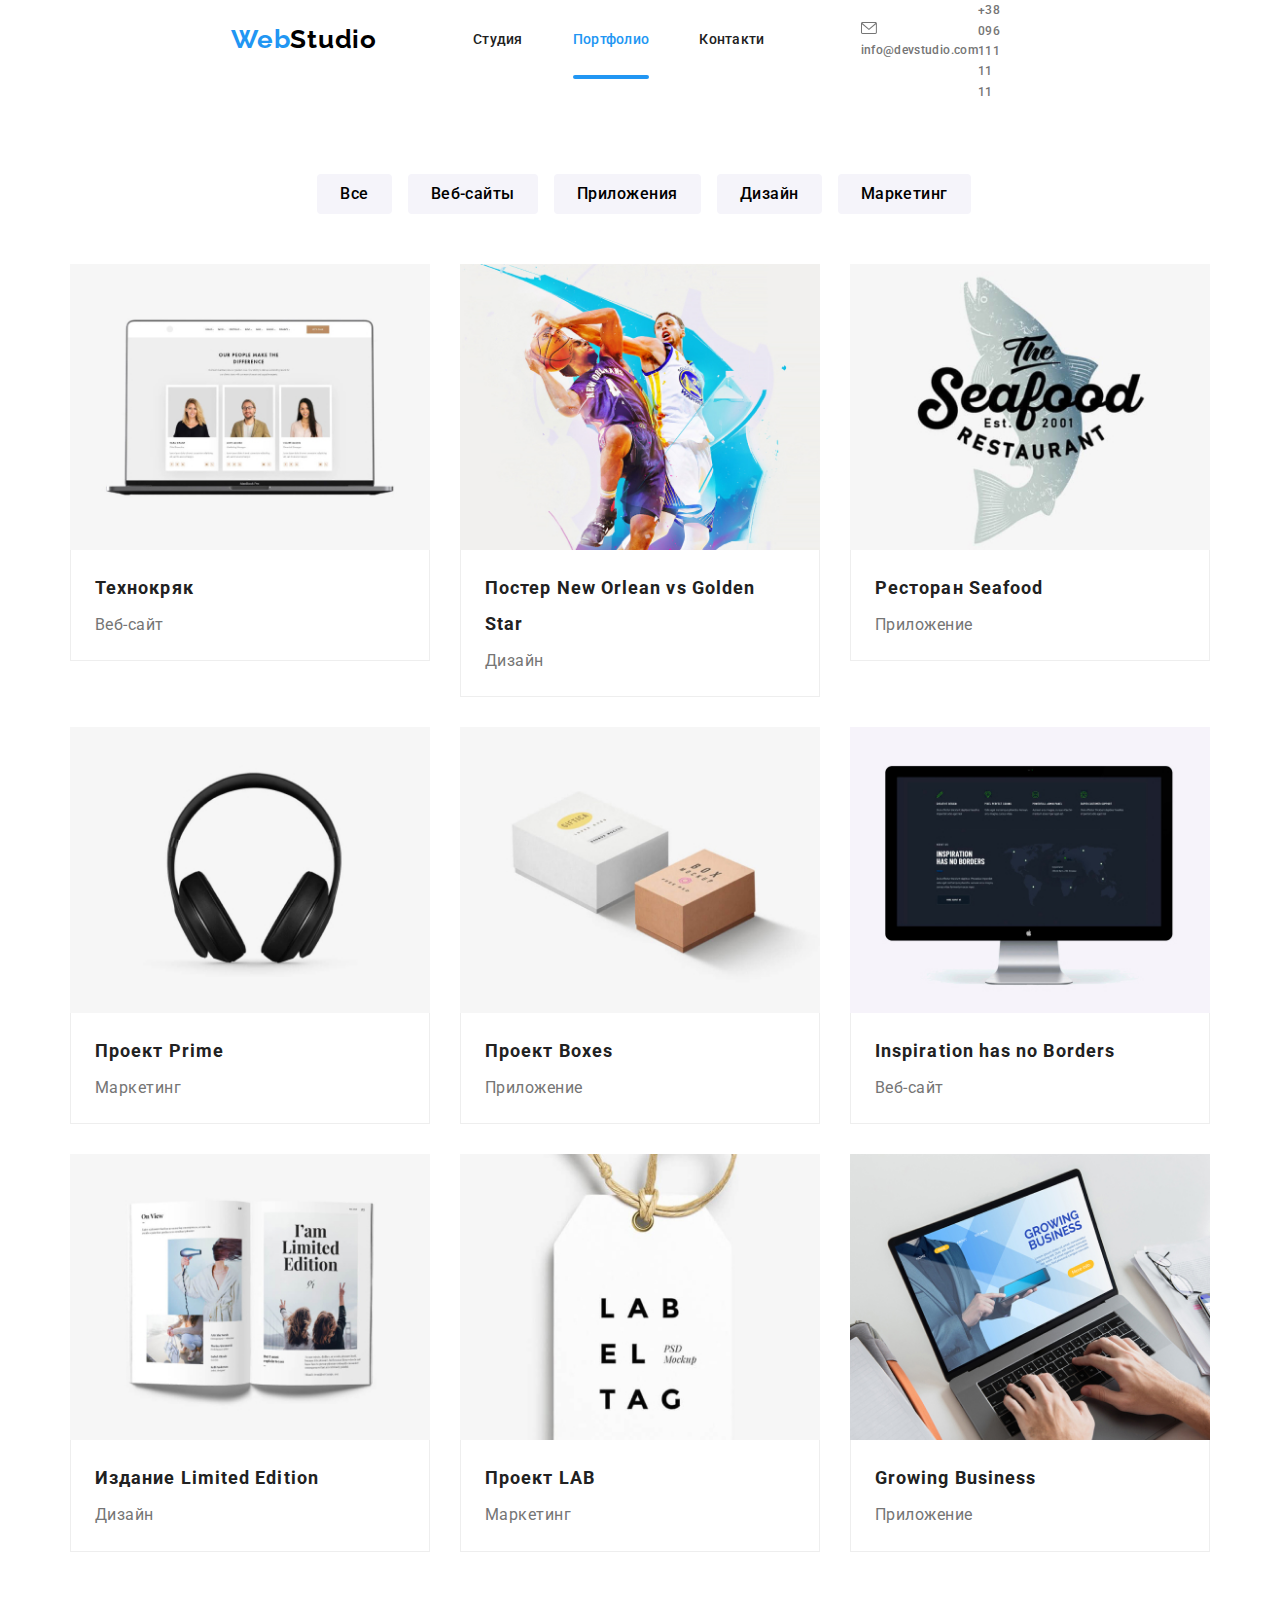
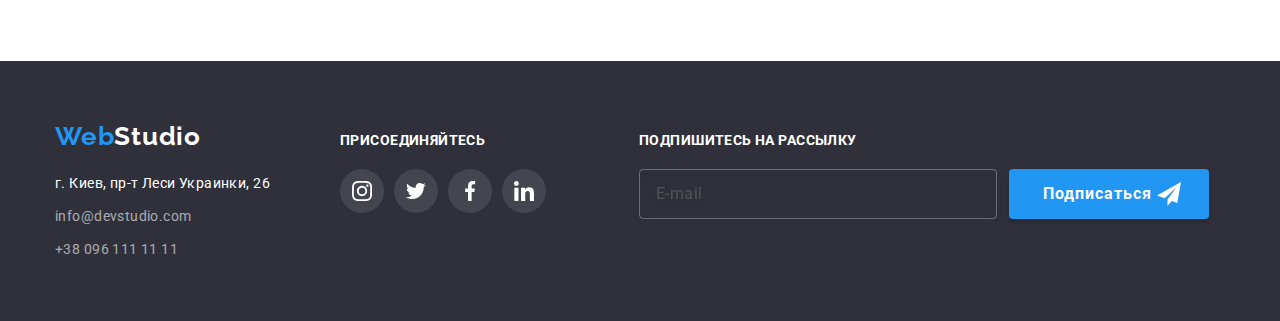
==== commit 957463a4: "адаптована розмітка під телефон, планшет та десктоп" ====
--- a/portfolio.html
+++ b/portfolio.html
@@ -27,48 +27,79 @@
   <body>
     <header class="header">
       <div class="container header__container">
-        <nav class="header__nav">
-          <a class="header__link" href="index.html">
-            <span class="header__logo">Web</span>Studio</a
-          >
-          <ul class="header__navigation">
-            <li class="header__item">
-              <a class="header__text" href="index.html">Студия</a>
-            </li>
-            <li class="header__item">
-              <a class="header__text current" href="portfolio.html"
-                >Портфолио</a
-              >
-            </li>
-            <li class="header__item">
-              <a class="header__text" href="#">Контакти</a>
-            </li>
-          </ul>
-        </nav>
-        <ul class="header__contacts">
-          <li class="header__item">
-            <a
-              class="header__label header__label--color"
-              href="mailto:info@devstudio.com"
-            >
-              <svg class="header__envelope">
-                <use href="./images/symbol-defsnew.svg#icon-envelope"></use>
-              </svg>
-              info@devstudio.com</a
-            >
-          </li>
-          <li class="header__item">
-            <a
-              class="header__label header__label--color"
-              href="tel:+380961111111"
-            >
-              <svg class="header__smartphone">
-                <use href="./images/symbol-defsnew.svg#icon-smartphone"></use>
-              </svg>
-              +38 096 111 11 11</a
-            >
-          </li>
-        </ul>
+        <a class="header__link" href="index.html">
+          <span class="header__logo">Web</span>Studio</a
+        >
+        <button
+          type="button"
+          class="header__button"
+          data-menu-button
+          aria-controls="menu-container"
+        >
+          <svg width="40" height="40">
+            <use
+              class="icon-menu"
+              href="./images/symbol-defs-menu.svg#icon-menu"
+            ></use>
+            <use
+              class="icon-cross"
+              href="./images/symbol-defs-menu.svg#icon-close"
+            ></use>
+          </svg>
+        </button>
+        <div class="menu-container" id="menu-container" data-menu>
+          <div class="menu-container__item">
+            <nav class="header__nav">
+              <ul class="header__navigation">
+                <li class="header__item">
+                  <a class="header__text" href="index.html">Студия</a>
+                </li>
+                <li class="header__item">
+                  <a class="header__text current" href="portfolio.html"
+                    >Портфолио</a
+                  >
+                </li>
+                <li class="header__item">
+                  <a class="header__text" href="#">Контакти</a>
+                </li>
+              </ul>
+            </nav>
+          </div>
+          <div class="menu-container__item">
+            <ul class="header__contacts">
+              <li class="header__cont">
+                <a
+                  class="header__label header__label--color"
+                  href="mailto:info@devstudio.com"
+                >
+                  <svg class="header__envelope">
+                    <use href="./images/symbol-defsnew.svg#icon-envelope"></use>
+                  </svg>
+                  info@devstudio.com</a
+                >
+              </li>
+              <li class="header__cont size">
+                <a
+                  class="header__label header__label--color size"
+                  href="tel:+380961111111"
+                >
+                  <svg class="header__smartphone">
+                    <use
+                      href="./images/symbol-defsnew.svg#icon-smartphone"
+                    ></use>
+                  </svg>
+                  +38 096 111 11 11</a
+                >
+              </li>
+            </ul>
+            <ul class="menu-socials">
+              <li class="menu-socials__item"><a class="menu-socials__link" href="#">Инстаграм</a></li>
+              <li class="menu-socials__item"><a class="menu-socials__link" href="#">Твиттер</a></li>
+              <li class="menu-socials__item"><a class="menu-socials__link" href="#">Фейсбук</a></li>
+              <li class="menu-socials__item"><a class="menu-socials__link" href="#">Линкедин</a></li>
+            </ul>
+          </div>
+        </div>
       </div>
     </header>
     <main>
@@ -94,7 +125,7 @@
             <li class="item-app">
               <a class="product-link" href="#">
                 <div class="product-link-content">
-                  <img
+                  <img class="product-img"
                     src="images/img5.jpg"
                     alt="Пример техноякоря"
                     width="370"
@@ -115,7 +146,7 @@
             <li class="item-app">
               <a class="product-link" href="#">
                 <div class="product-link-content">
-                  <img
+                  <img class="product-img"
                     src="images/img6.jpg"
                     alt="Постер New Orlean vs Golden Star"
                     width="370"
@@ -136,7 +167,7 @@
             <li class="item-app">
               <a class="product-link" href="#">
                 <div class="product-link-content">
-                  <img
+                  <img class="product-img"
                     src="images/img7.jpg"
                     alt="Ресторан Seafood"
                     width="370"
@@ -157,7 +188,7 @@
             <li class="item-app">
               <a class="product-link" href="#">
                 <div class="product-link-content">
-                  <img
+                  <img class="product-img"
                     src="images/img8.jpg"
                     alt="Проект Prime"
                     width="370"
@@ -178,7 +209,7 @@
             <li class="item-app">
               <a class="product-link" href="#">
                 <div class="product-link-content">
-                  <img
+                  <img class="product-img"
                     src="images/img9.jpg"
                     alt="Проект Boxes"
                     width="370"
@@ -199,7 +230,7 @@
             <li class="item-app">
               <a class="product-link" href="#">
                 <div class="product-link-content">
-                  <img
+                  <img class="product-img"
                     src="images/img10.jpg"
                     alt="Inspiration has no Borders"
                     width="370"
@@ -220,7 +251,7 @@
             <li class="item-app">
               <a class="product-link" href="#">
                 <div class="product-link-content">
-                  <img
+                  <img class="product-img"
                     src="images/img11.jpg"
                     alt="Издание Limited Edition"
                     width="370"
@@ -241,7 +272,7 @@
             <li class="item-app">
               <a class="product-link" href="#">
                 <div class="product-link-content">
-                  <img
+                  <img class="product-img"
                     src="images/img12.jpg"
                     alt="Проект LAB"
                     width="370"
@@ -262,7 +293,7 @@
             <li class="item-app">
               <a class="product-link" href="#">
                 <div class="product-link-content">
-                  <img
+                  <img class="product-img"
                     src="images/img13.jpg"
                     alt="Growing Business"
                     width="370"
@@ -286,89 +317,82 @@
     </main>
     <footer class="footer">
       <div class="container footer-container">
-        <div>
-          <a class="logo-fotter" href="index.html">
-            <span class="color-logo-fotter">Web</span>Studio</a
-          >
-          <address class="address-footer">
-            <ul>
-              <li class="address-list">
-                <a class="contact-list" href="#"
-                  ><span class="map">г. Киев, пр-т Леси Украинки, 26</span></a
-                >
-              </li>
-              <li class="address-list">
-                <a class="contact-list" href="mailto:info@devstudio.com "
-                  >info@devstudio.com</a
-                >
-              </li>
-              <li class="address-list">
-                <a class="contact-list" href="tel:+380961111111"
-                  >+38 096 111 11 11</a
-                >
-              </li>
-            </ul>
-          </address>
-        </div>
-        <div class="footer-icon-box">
-          <h2 class="footer-icon-header">Присоединяйтесь</h2>
-          <ul class="footer-icon-list">
+        <div class="footer-wrap">
+          <div class="footer-info">
+            <a class="logo-fotter" href="index.html" >
+                <span class="color-logo-fotter">Web</span>Studio</a
+              >
+            <address class="address-footer">
+                <ul>
+                  <li class="address-list">
+                    <a class="contact-list" href="#"
+                      ><span class="map">г. Киев, пр-т Леси Украинки, 26</span></a
+                    >
+                  </li>
+                  <li class="address-list">
+                    <a class="contact-list" href="mailto:info@devstudio.com "
+                      >info@devstudio.com</a
+                    >
+                  </li>
+                  <li class="address-list">
+                    <a class="contact-list" href="tel:+380961111111"
+                      >+38 096 111 11 11</a>
+                  </li>
+                </ul>
+            </address>
+          </div>
+          <div class="footer-icon-box">
+            <p class="footer-icon-header">Присоединяйтесь</p>
+            <ul class="footer-icon-list">
             <li class="socials-item">
               <a href="#" class="socials-link-footer">
-                <svg class="socials-icon" width="20px" height="20px">
-                  <use href="./images/symbol-defsnew.svg#icon-instagram"></use>
-                </svg>
+                          <svg class="socials-icon" width="20px" height="20px">
+                      <use href="./images/symbol-defsnew.svg#icon-instagram">
+                      </use>
+                     </svg>
               </a>
             </li>
             <li class="socials-item">
               <a href="#" class="socials-link-footer">
-                <svg class="socials-icon" width="20px" height="20px">
-                  <use href="./images/symbol-defsnew.svg#icon-twitter"></use>
-                </svg>
-              </a>
+                          <svg class="socials-icon" width="20px" height="20px">
+                      <use href="./images/symbol-defsnew.svg#icon-twitter">
+                      </use>
+                    </svg>
+                      </a>
             </li>
             <li class="socials-item">
               <a href="#" class="socials-link-footer">
-                <svg class="socials-icon" width="20px" height="20px">
-                  <use href="./images/symbol-defsnew.svg#icon-facebook"></use>
-                </svg>
-              </a>
+                          <svg class="socials-icon" width="20px" height="20px">
+                      <use href="./images/symbol-defsnew.svg#icon-facebook">
+                      </use>
+                    </svg>
+                      </a>
             </li>
             <li class="socials-item">
               <a href="#" class="socials-link-footer">
-                <svg class="socials-icon" width="20px" height="20px">
-                  <use href="./images/symbol-defsnew.svg#icon-linkedin"></use>
+                          <svg class="socials-icon" width="20px" height="20px">
+                      <use href="./images/symbol-defsnew.svg#icon-linkedin">
+                      </use>
+                    </svg>
+                      </a>
+            </li>
+            </ul>
+          </div>
+          <div class="subscribe">
+          <form class="subscribe-form" name="subscribe-form" autocomplete="on" novalidate>
+              <label class="subscribe-label" for="email">Подпишитесь на рассылку</label>
+              <div class="subscribe-control">
+                <input class="subscribe-input" id="email" type="email" name="email" placeholder="E-mail">
+                <svg class="subscribe-icon" width="24" height="24">
+                  <use href="./images/symbol-defs-send.svg#icon-icon-send"></use>
                 </svg>
-              </a>
-            </li>
-          </ul>
+                <button class="subscribe-btn" type="submit">Подписаться</button>
+              </div>
+            </div>
+          </form>
         </div>
-        <form
-          class="subscribe-form"
-          name="subscribe-form"
-          autocomplete="on"
-          novalidate
-        >
-          <div class="subscribe">
-            <label class="subscribe-label" for="email"
-              >Подпишитесь на рассылку</label
-            >
-          </div>
-          <div class="subscribe-control">
-            <input
-              class="subscribe-input"
-              id="email"
-              type="email"
-              name="email"
-              placeholder="E-mail"
-            />
-            <svg class="subscribe-icon" width="24" height="24">
-              <use href="./images/symbol-defs-send.svg#icon-icon-send"></use>
-            </svg>
-            <button class="subscribe-btn" type="submit">Подписаться</button>
-          </div>
-        </form>
       </div>
     </footer>
+    <script src="./js/mobile-menu.js"></script>
   </body>
 </html>
--- a/css/slyles.css
+++ b/css/slyles.css
@@ -1,4 +1,4 @@
-:root {
+na:root {
     --color-choice:#2F303A;
     --color-main:#FFFFFF;
     --color-blue:#2196F3;
--- a/css/main.min.css
+++ b/css/main.min.css
@@ -1 +1 @@
-:root{--color-choice: #2F303A;--color-main: #FFFFFF;--color-blue: #2196F3;--color-footer: #2F303A;--fotter-list: #FFFFFF;--heder-list: #212121;--color-text: #757575;--color-logo: #000000;--color-fotter-contact: rgba(255, 255, 255, 0.6);--color-button: #F5F4FA;--cardset-gap: 30px;--icon-gap: 10px;--box-shadow: 0px 1px 3px rgba(0, 0, 0, 0.12), 0px 1px 1px rgba(0, 0, 0, 0.14), 0px 2px 1px rgba(0, 0, 0, 0.2);--box-radius: 0px 0px 4px 4px;--button-radius: 4px 4px 4px 4px;--border-color: #EEEEEE;--border-color-nav: #ECECEC;--backgroung-color-hero: #C4C4C4;--fill-icon-socials: #AFB1B8;--cubik: cubic-bezier(0.4, 0, 0.2, 1);--background-color-img-box: rgba(47, 48, 58, 0.8)}.section{padding-top:94px;padding-bottom:94px}address{font-style:normal;font-style:inherit}.container{width:1200px;margin-left:auto;margin-right:auto;padding-left:15px;padding-right:15px}body{font-family:Roboto,sans-serif;color:var(--color-text);background-color:var(--color-main);font-size:14px;letter-spacing:.03em}h1,h2,h3,ul,p,ul{margin:0px;padding:0px;list-style-type:none}img{display:block;max-width:100%;height:auto}.header{border-bottom-style:solid;border-bottom-color:#ececec;border-width:1px}.header__container{display:-webkit-box;display:-ms-flexbox;display:flex;-webkit-box-align:center;-ms-flex-align:center;align-items:center}.header__navigation{display:-webkit-box;display:-ms-flexbox;display:flex;margin:0;margin-left:93px;padding:0;-webkit-box-align:center;-ms-flex-align:center;align-items:center;font-weight:500;font-size:14px;line-height:1.2;color:#212121}.header__link{font-family:"Raleway",sans-serif;font-weight:700;font-size:26px;text-decoration:none;line-height:1.2;letter-spacing:.03em;color:var(--color-logo)}.header__nav{display:-webkit-box;display:-ms-flexbox;display:flex;margin:0;padding-top:24px;padding-bottom:25px}.header__logo{padding-top:24px;padding-bottom:25px;color:var(--color-blue);text-decoration:none}.header__text{padding-top:32px;padding-bottom:32px;-webkit-transition:color 250ms cubic-bezier(0.4, 0, 0.2, 1);transition:color 250ms cubic-bezier(0.4, 0, 0.2, 1);color:#212121;text-decoration:none}.header__text:hover{color:#2196f3}.header__text:focus{color:#fff}.current{position:relative;color:#2196f3}.current::after{content:"";position:absolute;width:100%;height:4px;bottom:-5px;left:0;border-radius:2px;background-color:#2196f3}.header__item{margin-left:50px}.header__item:first-child{margin-left:0px}.header__contacts{display:-webkit-box;display:-ms-flexbox;display:flex;margin:0;margin-left:auto;padding:0;padding-left:15px;padding-right:15px}.header__label{font-weight:500;font-size:14px;display:-webkit-box;display:-ms-flexbox;display:flex;-webkit-box-align:center;-ms-flex-align:center;align-items:center;line-height:1.7;text-decoration:none;letter-spacing:.03em;padding-top:32px;padding-bottom:32px;-webkit-transition:color 250ms cubic-bezier(0.4, 0, 0.2, 1);transition:color 250ms cubic-bezier(0.4, 0, 0.2, 1)}.header__label--color{color:#757575}.header__label:hover,.header__label:focus{color:#2196f3;-webkit-transition:color 250ms cubic-bezier(0.4, 0, 0.2, 1);transition:color 250ms cubic-bezier(0.4, 0, 0.2, 1)}.header__envelope{width:16px;height:12px;fill:#757575;margin-right:10px}.header__label:hover .header__envelope{fill:#2196f3;-webkit-transition:color 250ms cubic-bezier(0.4, 0, 0.2, 1);transition:color 250ms cubic-bezier(0.4, 0, 0.2, 1)}.header__smartphone{width:10px;height:16px;margin-right:10px;fill:#757575}.header__label:hover .header__smartphone{fill:#2196f3;-webkit-transition:color 250ms cubic-bezier(0.4, 0, 0.2, 1);transition:color 250ms cubic-bezier(0.4, 0, 0.2, 1)}.choice-section{display:block;text-align:center}.choice-section{background-color:var(--color-choice);padding-bottom:200px;padding-top:200px;max-width:1600px;margin:0 auto;background-image:-webkit-gradient(linear, left top, left bottom, color-stop(40%, rgba(47, 48, 58, 0.4)), color-stop(40%, rgba(47, 48, 58, 0.4))),url(../images/Img14.jpg);background-image:linear-gradient(rgba(47, 48, 58, 0.4) 40%, rgba(47, 48, 58, 0.4) 40%),url(../images/Img14.jpg);background-repeat:no-repeat;background-size:cover;background-position:center;border:1px solid var(--color-logo)}.hero-container{width:1200px;margin-left:auto;margin-right:auto;padding-left:15px;padding-right:15px}.hero{font-weight:900;font-size:44px;line-height:1.4;color:var(--color-main);margin:0 auto;text-transform:uppercase;letter-spacing:.06em;margin-bottom:30px;width:696px}.btn{background-color:var(--color-blue);border:1px solid rgba(0,0,0,0);cursor:pointer;color:var(--color-main);font-family:"Roboto",sans-serif;font-style:normal;font-weight:700;font-size:16px;line-height:1.8;letter-spacing:.06em;-webkit-box-shadow:var(--box-shadow);box-shadow:var(--box-shadow);border-radius:var(--button-radius);padding:10px 32px;margin-top:30px}.backdrop{position:fixed;top:0;left:0;width:100%;height:100%;z-index:1;opacity:1;visibility:visible;background-color:rgba(0,0,0,.2);-webkit-transition:opacity 250ms var(--cubik),visibility 250ms var(--cubik);transition:opacity 250ms var(--cubik),visibility 250ms var(--cubik)}.backdrop.is-hidden{opacity:0;pointer-events:none}.modal{position:absolute;top:50%;left:50%;-webkit-transform:translate(-50%, -50%);transform:translate(-50%, -50%);padding:40px;min-width:528px;min-height:581px;background-color:var(--color-main);-webkit-box-shadow:0px 1px 3px rgba(0,0,0,.12),0px 1px 1px rgba(0,0,0,.14),0px 2px 1px rgba(0,0,0,.2);box-shadow:0px 1px 3px rgba(0,0,0,.12),0px 1px 1px rgba(0,0,0,.14),0px 2px 1px rgba(0,0,0,.2);border-radius:4px;-webkit-transition:-webkit-transform 250ms var(--cubik);transition:-webkit-transform 250ms var(--cubik);transition:transform 250ms var(--cubik);transition:transform 250ms var(--cubik), -webkit-transform 250ms var(--cubik)}.modal-title{font-family:"Roboto";font-style:normal;font-weight:700;font-size:20px;line-height:1.15;text-align:center;letter-spacing:.03em;color:var(--heder-list);margin-bottom:30px}.form-name{margin-bottom:10px}.form-name-label{text-align:left;display:block;font-family:"Roboto",sans-serif;font-style:normal;font-weight:400;font-size:12px;line-height:1.16;letter-spacing:.01em;color:var(--color-text);margin-bottom:8px}.form-input{position:relative}.form-name-input{width:100%;height:40px;padding-top:12px;padding-right:42px;padding-bottom:12px;padding-left:42px;background:var(--fotter-list);border:1px solid rgba(33,33,33,.2);border-radius:4px;-webkit-transition-duration:250ms;transition-duration:250ms;-webkit-transition-timing-function:cubic-bezier(0.4, 0, 0.2, 1);transition-timing-function:cubic-bezier(0.4, 0, 0.2, 1);outline:none}::-webkit-input-placeholder{font-family:inherit;color:rgba(117,117,117,.5)}::-moz-placeholder{font-family:inherit;color:rgba(117,117,117,.5)}:-ms-input-placeholder{font-family:inherit;color:rgba(117,117,117,.5)}::-ms-input-placeholder{font-family:inherit;color:rgba(117,117,117,.5)}::placeholder{font-family:inherit;color:rgba(117,117,117,.5)}.form-name-input-textarea{padding-top:12px;padding-right:16px;padding-bottom:12px;padding-left:16px;height:120px;font-size:14px;line-height:1.14;letter-spacing:.01em;resize:none}.form-name-icon{position:absolute;left:15px;top:50%;-webkit-transform:translateY(-50%);transform:translateY(-50%);width:18px;height:18px;fill:var(--heder-list);-webkit-transition-duration:250ms;transition-duration:250ms;-webkit-transition-timing-function:cubic-bezier(0.4, 0, 0.2, 1);transition-timing-function:cubic-bezier(0.4, 0, 0.2, 1)}.form-name-input:focus{border:1px solid #2196f3;border-radius:4px}.form-name-input:focus+.form-name-icon{fill:#2196f3}.checkbox{display:-webkit-box;display:-ms-flexbox;display:flex}.checkbox-label{font-family:"Roboto";font-style:normal;font-weight:400;font-size:14px;letter-spacing:.03em;color:var(--tiele-text-color);-ms-flex-negative:0;flex-shrink:0;-webkit-box-align:center;-ms-flex-align:center;align-items:center;-webkit-box-pack:center;-ms-flex-pack:center;justify-content:center;margin-top:0px;margin-bottom:30px;margin-left:37px;display:inline-block}.checkbox-input:checked~.icon-bird{opacity:1}.icon-bird{position:absolute;fill:#fff;background:#2196f3;border:.2px solid #2196f3;border-radius:2px;opacity:0;-webkit-transition:opacity 250ms cubic-bezier(0.4, 0, 0.2, 1);transition:opacity 250ms cubic-bezier(0.4, 0, 0.2, 1)}.form-name-lable-text{color:var(--color-blue)}.checkbox-icon{position:absolute;left:52px}.checkbox-input{-webkit-appearance:none;-moz-appearance:none;appearance:none}.form-name-btn{cursor:pointer;color:#fff;background-color:var(--color-blue);font-style:normal;font-weight:700;font-size:16px;line-height:1.8;letter-spacing:.06em;width:200px;height:50px;border:none;-webkit-box-shadow:0px 4px 4px rgba(0,0,0,.15);box-shadow:0px 4px 4px rgba(0,0,0,.15);border-radius:4px;-webkit-transition-duration:250ms;transition-duration:250ms;-webkit-transition-timing-function:var(--cubik);transition-timing-function:var(--cubik)}.form-name-btn:hover,.form-name-btn:focus{color:var(--fotter-list);background-color:#188ce8;-webkit-box-shadow:0px 3px 1px rgba(0,0,0,.1),0px 1px 2px rgba(0,0,0,.08),0px 2px 2px rgba(0,0,0,.12);box-shadow:0px 3px 1px rgba(0,0,0,.1),0px 1px 2px rgba(0,0,0,.08),0px 2px 2px rgba(0,0,0,.12);border-radius:4px}.btn-close{position:absolute;width:30px;height:30px;top:0;right:0;margin-top:8px;margin-right:8px;cursor:pointer;background-color:var(--fotter-list);border:1px solid rgba(0,0,0,.1);border-radius:100%;-webkit-transition:color 250ms cubic-bezier(0.4, 0, 0.2, 1);transition:color 250ms cubic-bezier(0.4, 0, 0.2, 1)}.btn-close:hover{color:var(--color-blue);-webkit-transition:color 250ms cubic-bezier(0.4, 0, 0.2, 1);transition:color 250ms cubic-bezier(0.4, 0, 0.2, 1)}.visually-hidden{position:absolute;white-space:nowrap;width:1px;height:1px;overflow:hidden;border:0;padding:0;clip:rect(0 0 0 0);-webkit-clip-path:inset(50%);clip-path:inset(50%);margin:-1px}.main-list{display:-webkit-box;display:-ms-flexbox;display:flex;-ms-flex-wrap:wrap;flex-wrap:wrap}.item-list{width:270px;margin-right:30px}.item-list:nth-child(4n){margin-right:0}.icon-box{display:-webkit-box;display:-ms-flexbox;display:flex;-webkit-box-flex:content;-ms-flex:content;flex:content;-webkit-box-pack:center;-ms-flex-pack:center;justify-content:center;-webkit-box-align:center;-ms-flex-align:center;align-items:center;background-color:var(--color-button);width:270px;height:120px;margin-bottom:30px;border:1px solid rgba(0,0,0,0)}.icon-box:hover{border-radius:var(--box-radius);-webkit-box-shadow:0px 4px 4px;box-shadow:0px 4px 4px}.icon{background-color:var(--color-button);fill:var(--color-text)}.action{font-size:14px;line-height:1.2;text-transform:uppercase;color:var(--heder-list);letter-spacing:.03em}.description{font-size:14px;line-height:1.7;color:var(--color-text);letter-spacing:.03em;margin-top:10px}.about__section{padding-top:0}.about__title{font-weight:700;font-size:36px;line-height:1.2;color:#212121;letter-spacing:.03em;display:block;text-align:center;margin-bottom:50px}.img-box{display:-webkit-box;display:-ms-flexbox;display:flex;-ms-flex-wrap:wrap;flex-wrap:wrap}.img-box__item{position:relative;width:370px;margin-right:30px}.img-box__item:nth-child(3n){margin-right:0}.img-box__text{position:absolute;bottom:0;width:100%;padding:27px;margin:0;background-color:rgba(47,48,58,.8);color:#fff;text-transform:uppercase;font-weight:700;text-align:center}.team-section{padding-top:94px;padding-bottom:94px;background-color:var(--color-button)}.team{font-weight:700;font-size:36px;line-height:1.2;color:var(--heder-list);letter-spacing:.03em;display:block;text-align:center;margin:auto}.title-team{display:-webkit-box;display:-ms-flexbox;display:flex;-ms-flex-wrap:wrap;flex-wrap:wrap;margin-left:calc(-1*var(--cardset-gap));text-align:center;margin-top:50px}.title-team>.img-team{-ms-flex-preferred-size:calc(25% - var(--cardset-gap));flex-basis:calc(25% - var(--cardset-gap));margin-left:var(--cardset-gap);background-color:var(--color-main);-webkit-box-shadow:var(--box-shadow);box-shadow:var(--box-shadow);border-radius:var(--box-radius)}.card-content{padding-top:30px;padding-bottom:30px}.person{font-weight:500;font-size:16px;line-height:1.2;color:var(--heder-list);letter-spacing:.03em}.speciality{font-family:"Roboto",sans-serif;font-size:16px;line-height:1.2;color:var(--color-text);letter-spacing:.03em;margin-top:10px}.socials-list{display:-webkit-box;display:-ms-flexbox;display:flex;-ms-flex-wrap:wrap;flex-wrap:wrap;-ms-flex-preferred-size:calc(25% - var(--icon-gap));flex-basis:calc(25% - var(--icon-gap));-webkit-box-pack:center;-ms-flex-pack:center;justify-content:center;-webkit-box-align:center;-ms-flex-align:center;align-items:center;margin-top:16px}.socials-item{width:44px;height:44px;margin-left:10px}.socials-item:first-child{margin-left:0}.socials-link{width:100%;height:100%;display:-webkit-box;display:-ms-flexbox;display:flex;border-radius:100%;-webkit-box-pack:center;-ms-flex-pack:center;justify-content:center;-webkit-box-align:center;-ms-flex-align:center;align-items:center;fill:var(--fill-icon-socials);-webkit-transition:background-color 250ms var(--cubik),fill 250ms var(--cubik);transition:background-color 250ms var(--cubik),fill 250ms var(--cubik)}.socials-link:hover{fill:#fff;-webkit-transition:background-color 250ms var(--cubik),fill 250ms var(--cubik);transition:background-color 250ms var(--cubik),fill 250ms var(--cubik);background-color:var(--color-blue);border-radius:100%}.client-container{font-weight:700;font-size:36px;line-height:1.2;color:var(--heder-list);letter-spacing:.03em;display:block;text-align:center;margin:auto}.client-header{font-weight:700;font-size:36px;line-height:1.2;color:var(--heder-list);letter-spacing:.03em;display:block;text-align:center;margin-bottom:50px}.client-list{display:-webkit-box;display:-ms-flexbox;display:flex;-ms-flex-wrap:wrap;flex-wrap:wrap;-ms-flex-preferred-size:calc(16.6666666667% - var(--cardset-gap));flex-basis:calc(16.6666666667% - var(--cardset-gap));-webkit-box-pack:center;-ms-flex-pack:center;justify-content:center;-webkit-box-align:center;-ms-flex-align:center;align-items:center}.icon-client-item{display:-webkit-box;display:-ms-flexbox;display:flex;border:1px solid #afb1b8;border-radius:4px;width:170px;height:92px;margin-left:30px;-webkit-transition:border 250ms var(--cubik);transition:border 250ms var(--cubik)}.icon-client-item:first-child{margin-left:0}.icon-client-item:hover{border:1px solid var(--color-blue);border-radius:4px;-webkit-transition:border 250ms var(--cubik);transition:border 250ms var(--cubik)}.icon-group{display:-webkit-box;display:-ms-flexbox;display:flex;-webkit-box-pack:center;-ms-flex-pack:center;justify-content:center;-webkit-box-align:center;-ms-flex-align:center;align-items:center;fill:var(--fill-icon-socials);width:100%;height:100%;-webkit-transition:fill 250ms var(--cubik);transition:fill 250ms var(--cubik)}.icon-group:hover{fill:var(--color-blue);-webkit-transition:fill 250ms var(--cubik);transition:fill 250ms var(--cubik)}.filter{display:-webkit-box;display:-ms-flexbox;display:flex;-webkit-box-pack:center;-ms-flex-pack:center;justify-content:center;margin-bottom:50px;color:#000;font-family:Roboto,sans-serif}.filter__button{color:#000;background-color:#f5f4fa;border:1px solid rgba(0,0,0,0);cursor:pointer;font-family:"Roboto",sans-serif;font-style:normal;font-weight:500;font-size:16px;line-height:1.6;letter-spacing:.03em;-webkit-transition:background-color 250ms cubic-bezier(0.4, 0, 0.2, 1),color 250ms cubic-bezier(0.4, 0, 0.2, 1),-webkit-box-shadow 250ms cubic-bezier(0.4, 0, 0.2, 1);transition:background-color 250ms cubic-bezier(0.4, 0, 0.2, 1),color 250ms cubic-bezier(0.4, 0, 0.2, 1),-webkit-box-shadow 250ms cubic-bezier(0.4, 0, 0.2, 1);transition:background-color 250ms cubic-bezier(0.4, 0, 0.2, 1),color 250ms cubic-bezier(0.4, 0, 0.2, 1),box-shadow 250ms cubic-bezier(0.4, 0, 0.2, 1);transition:background-color 250ms cubic-bezier(0.4, 0, 0.2, 1),color 250ms cubic-bezier(0.4, 0, 0.2, 1),box-shadow 250ms cubic-bezier(0.4, 0, 0.2, 1),-webkit-box-shadow 250ms cubic-bezier(0.4, 0, 0.2, 1);margin-left:8px;border-radius:4px 4px 4px 4px;padding:6px 22px}.filter__button:hover,.filter__button:focus{background-color:#2196f3;color:#fff;-webkit-box-shadow:0px 1px 3px rgba(0,0,0,.12),0px 1px 1px rgba(0,0,0,.14),0px 2px 1px rgba(0,0,0,.2);box-shadow:0px 1px 3px rgba(0,0,0,.12),0px 1px 1px rgba(0,0,0,.14),0px 2px 1px rgba(0,0,0,.2)}.filter .filter__button:active{color:#fff;background-color:#2196f3}.app-list{display:-webkit-box;display:-ms-flexbox;display:flex;-ms-flex-wrap:wrap;flex-wrap:wrap;margin-left:calc(-1*var(--cardset-gap))}.app-list>.item-app{-ms-flex-preferred-size:calc(33.3333333333% - var(--cardset-gap));flex-basis:calc(33.3333333333% - var(--cardset-gap));margin-left:var(--cardset-gap);margin-top:30px;background-color:var(--color-main)}.app-list>.item-app:nth-child(-n+3){margin-top:0px}.app-content{padding-top:20px;padding-right:24px;padding-bottom:20px;padding-left:24px;border-right:solid 1px var(--border-color);border-bottom:solid 1px var(--border-color);border-left:solid 1px var(--border-color)}.product-link{display:block;text-decoration:none;color:inherit;-webkit-transition:-webkit-box-shadow 250ms var(--cubik);transition:-webkit-box-shadow 250ms var(--cubik);transition:box-shadow 250ms var(--cubik);transition:box-shadow 250ms var(--cubik), -webkit-box-shadow 250ms var(--cubik)}.product-link:hover{-webkit-box-shadow:0px 1px 1px rgba(0,0,0,.12),0px 4px 4px rgba(0,0,0,.06),1px 4px 6px rgba(0,0,0,.16);box-shadow:0px 1px 1px rgba(0,0,0,.12),0px 4px 4px rgba(0,0,0,.06),1px 4px 6px rgba(0,0,0,.16)}.product-link:focus{-webkit-box-shadow:0px 1px 1px rgba(0,0,0,.12),0px 4px 4px rgba(0,0,0,.06),1px 4px 6px rgba(0,0,0,.16);box-shadow:0px 1px 1px rgba(0,0,0,.12),0px 4px 4px rgba(0,0,0,.06),1px 4px 6px rgba(0,0,0,.16)}.product-link-content{position:relative;overflow:hidden}.product-link-overlay{position:absolute;top:0;width:100%;height:100%;display:-webkit-box;display:-ms-flexbox;display:flex;-webkit-box-align:center;-ms-flex-align:center;align-items:center;padding:24px;background-color:rgba(33,150,243,.9);font-size:18px;line-height:1.56;color:var(--color-main);-webkit-transform:translateY(100%);transform:translateY(100%);-webkit-transition:-webkit-transform 250ms var(--cubik);transition:-webkit-transform 250ms var(--cubik);transition:transform 250ms var(--cubik);transition:transform 250ms var(--cubik), -webkit-transform 250ms var(--cubik)}.product-link:hover .product-link-overlay{-webkit-transform:translateY(0);transform:translateY(0)}.type{font-family:"Roboto",sans-serif;font-size:16px;line-height:1.9;color:var(--color-text);letter-spacing:.03em}.product{font-family:"Roboto",sans-serif;font-weight:700;font-size:18px;line-height:2;color:var(--heder-list);letter-spacing:.06em;margin-bottom:4px}.footer{color:var(--fotter-list);background-color:var(--color-footer);padding-top:60px;padding-bottom:60px}.footer-container{display:-webkit-box;display:-ms-flexbox;display:flex;-webkit-box-align:baseline;-ms-flex-align:baseline;align-items:baseline}.logo-fotter{font-family:"Raleway",sans-serif;font-weight:700;font-size:26px;text-decoration:none;line-height:1.2;letter-spacing:.03em;color:var(--color-main)}.color-logo-fotter{color:var(--color-blue);text-decoration:none;margin-top:60px;margin-bottom:20px}.address-footer{margin-top:20px}.address-list:not(:last-child){margin-bottom:9px}.contact-list{color:var(--color-fotter-contact);font-style:normal;font-size:14px;line-height:1.7;text-decoration:none;letter-spacing:.03em}.contact-list:hover{color:var(--color-blue);-webkit-transition:color 250ms var(--cubik);transition:color 250ms var(--cubik)}.contact-list:focus{color:var(--fotter-list)}.map{color:var(--color-main);font-style:normal;font-size:14px;line-height:1.7;letter-spacing:.03em}.footer-icon-box{width:206px;height:80px;margin-left:70px}.footer-icon-header{font-family:"Roboto";font-style:normal;font-weight:700;font-size:14px;line-height:1.14;letter-spacing:.03em;text-transform:uppercase}.footer-icon-list{display:-webkit-box;display:-ms-flexbox;display:flex;-ms-flex-wrap:wrap;flex-wrap:wrap;-ms-flex-preferred-size:calc(25% - var(--icon-gap));flex-basis:calc(25% - var(--icon-gap));-webkit-box-pack:center;-ms-flex-pack:center;justify-content:center;-webkit-box-align:center;-ms-flex-align:center;align-items:center;margin-top:20px}.socials-link-footer{width:100%;height:100%;display:-webkit-box;display:-ms-flexbox;display:flex;-webkit-box-pack:center;-ms-flex-pack:center;justify-content:center;-webkit-box-align:center;-ms-flex-align:center;align-items:center;fill:var(--color-main);background-color:rgba(255,255,255,.1);border-radius:50%;-webkit-transition:background-color 250ms var(--cubik),fill 250ms var(--cubik);transition:background-color 250ms var(--cubik),fill 250ms var(--cubik)}.socials-link-footer:hover{fill:#fff;-webkit-transition:background-color 250ms var(--cubik),fill 250ms var(--cubik);transition:background-color 250ms var(--cubik),fill 250ms var(--cubik);background-color:var(--color-blue);border-radius:100%}.socials-item{width:44px;height:44px;margin-left:10px}.socials-item:first-child{margin-left:0}.subscribe-form{margin-left:auto}.subscribe-label{display:-webkit-box;display:-ms-flexbox;display:flex;-webkit-box-orient:vertical;-webkit-box-direction:normal;-ms-flex-direction:column;flex-direction:column;cursor:pointer;font-family:"Roboto";font-style:normal;text-transform:uppercase;font-weight:700;font-size:14px;line-height:1.14;letter-spacing:.03em;color:#fff;margin-bottom:20px}.subscribe-control{display:-webkit-box;display:-ms-flexbox;display:flex;position:relative}.subscribe-input{display:-webkit-box;display:-ms-flexbox;display:flex;padding-left:16px;width:358px;height:50px;font-family:"Roboto";font-style:normal;font-weight:400;font-size:16px;line-height:1.25;letter-spacing:inherit;background-color:inherit;color:#fff;border:1px solid rgba(255,255,255,.3);-webkit-filter:drop-shadow(0px 4px 4px rgba(0, 0, 0, 0.15));filter:drop-shadow(0px 4px 4px rgba(0, 0, 0, 0.15));border-radius:4px}.subscribe-icon{position:absolute;right:28px;top:50%;-webkit-transform:translateY(-50%);transform:translateY(-50%);-webkit-transition-duration:250ms;transition-duration:250ms;-webkit-transition-timing-function:cubic-bezier(0.4, 0, 0.2, 1);transition-timing-function:cubic-bezier(0.4, 0, 0.2, 1);fill:var(--fotter-list)}.subscribe-btn{display:-webkit-box;display:-ms-flexbox;display:flex;-webkit-box-align:center;-ms-flex-align:center;align-items:center;-webkit-box-pack:center;-ms-flex-pack:center;justify-content:center;display:-webkit-inline-box;display:-ms-inline-flexbox;display:inline-flex;margin:auto;padding-top:10px;padding-right:29px;padding-bottom:10px;cursor:pointer;margin-left:12px;color:#fff;background-color:#2196f3;font-style:normal;font-weight:700;font-size:16px;line-height:1.87;letter-spacing:.06em;min-width:200px;min-height:50px;border:none;-webkit-box-shadow:0px 4px 4px rgba(0,0,0,.15);box-shadow:0px 4px 4px rgba(0,0,0,.15);border-radius:4px;-webkit-transition-duration:250ms;transition-duration:250ms;-webkit-transition-timing-function:cubic-bezier(0.4, 0, 0.2, 1);transition-timing-function:cubic-bezier(0.4, 0, 0.2, 1)}.subscribe-btn:hover,.subscribe-btn:focus{color:var(--fotter-list);background-color:#188ce8;-webkit-box-shadow:0px 3px 1px rgba(0,0,0,.1),0px 1px 2px rgba(0,0,0,.08),0px 2px 2px rgba(0,0,0,.12);box-shadow:0px 3px 1px rgba(0,0,0,.1),0px 1px 2px rgba(0,0,0,.08),0px 2px 2px rgba(0,0,0,.12);border-radius:4px}/*# sourceMappingURL=main.min.css.map */+:root{--color-choice: #2F303A;--color-main: #FFFFFF;--color-blue: #2196F3;--color-footer: #2F303A;--fotter-list: #FFFFFF;--heder-list: #212121;--color-text: #757575;--color-logo: #000000;--color-fotter-contact: rgba(255, 255, 255, 0.6);--color-button: #F5F4FA;--cardset-gap: 30px;--icon-gap: 10px;--box-shadow: 0px 1px 3px rgba(0, 0, 0, 0.12), 0px 1px 1px rgba(0, 0, 0, 0.14), 0px 2px 1px rgba(0, 0, 0, 0.2);--box-radius: 0px 0px 4px 4px;--button-radius: 4px 4px 4px 4px;--border-color: #EEEEEE;--border-color-nav: #ECECEC;--backgroung-color-hero: #C4C4C4;--fill-icon-socials: #AFB1B8;--cubik: cubic-bezier(0.4, 0, 0.2, 1);--background-color-img-box: rgba(47, 48, 58, 0.8)}address{font-style:normal;font-style:inherit}.container{margin-left:auto;margin-right:auto;padding-left:15px;padding-right:15px}@media screen and (min-width: 480px){.container{width:480px}}@media screen and (min-width: 768px){.container{width:768px}}@media screen and (min-width: 1200px){.container{width:1200px}}body{min-width:320px;margin-right:auto;margin-left:auto;font-family:Roboto,sans-serif;color:var(--color-text);background-color:var(--color-main);font-size:14px;letter-spacing:.03em}h1,h2,h3,ul,p,ul{margin:0px;padding:0px;list-style-type:none}img{display:block;max-width:100%;height:auto}.about__section{padding-top:0}.about__title{font-weight:700;font-size:36px;line-height:1.2;color:#212121;letter-spacing:.03em;display:block;text-align:center;margin-bottom:50px}.img-box{display:-webkit-box;display:-ms-flexbox;display:flex;-ms-flex-wrap:wrap;flex-wrap:wrap}.img-box__item{position:relative;width:370px;margin-right:30px}.img-box__item:nth-child(3n){margin-right:0}.img-box__text{position:absolute;bottom:0;width:100%;padding:27px;margin:0;background-color:rgba(47,48,58,.8);color:#fff;text-transform:uppercase;font-weight:700;text-align:center}.header{width:100%;height:60px;position:relative}@media screen and (min-width: 768px){.header{width:768px;height:80px}}@media screen and (min-width: 1200px){.header{width:1200px}}.header__container{display:-webkit-box;display:-ms-flexbox;display:flex;-webkit-box-align:center;-ms-flex-align:center;align-items:center}@media screen and (max-width: 479px){.header__container{max-width:479px}}@media screen and (min-width: 480px){.header__container{min-width:480px}}@media screen and (min-width: 768px){.header__container{width:768px;height:80px}}@media screen and (max-width: 1199px){.header__container{-webkit-box-pack:justify;-ms-flex-pack:justify;justify-content:space-between}}@media screen and (min-width: 1200px){.header__container{max-width:1200px}}.header__button{display:block;position:relative;border:none;z-index:20;padding:0;margin-top:10px;margin-bottom:10px;color:#212121;background-color:rgba(0,0,0,0);cursor:pointer;-webkit-transition-property:color;transition-property:color;-webkit-transition-duration:250ms;transition-duration:250ms;-webkit-transition-timing-function:cubic-bezier(0.4, 0, 0.2, 1);transition-timing-function:cubic-bezier(0.4, 0, 0.2, 1)}@media screen and (min-width: 768px){.header__button{display:none}}.header__button.is-open:hover{fill:#2196f3}.header__button .icon-cross{display:none}.header__button.is-open .icon-cross{display:block}.header__button.is-open .icon-menu{display:none}.icon-menu:hover{fill:#2196f3}.icon-menu:focus{fill:#2196f3}.icon-cross:hover{fill:#2196f3}@media screen and (max-width: 767px){.menu-container{display:none;position:absolute;top:0;left:0;width:100%;height:100vh;z-index:1;padding:48px 40px;text-align:left}.menu-container.is-open{display:block;background-color:#fff}}@media screen and (min-width: 768px){.menu-container{display:-webkit-box;display:-ms-flexbox;display:flex;-webkit-box-align:center;-ms-flex-align:center;align-items:center;-webkit-box-pack:justify;-ms-flex-pack:justify;justify-content:space-between}}.header__navigation{margin-top:48px;margin-left:40px;font-family:"Roboto";font-weight:500;font-size:40px;line-height:1.2;color:#212121}@media screen and (max-width: 767px){.header__navigation{margin-top:0;margin-left:0}}@media screen and (min-width: 768px){.header__navigation{display:-webkit-box;display:-ms-flexbox;display:flex;font-family:"Roboto",sans-serif;font-weight:500;font-size:14px;line-height:16px;letter-spacing:.02em;margin-top:0;margin-left:96px;margin-right:96px;padding-top:32px;padding-bottom:32px;-webkit-box-align:center;-ms-flex-align:center;align-items:center;color:var(--heder-list)}}.header__link{font-family:"Raleway",sans-serif;font-weight:700;font-size:26px;text-decoration:none;line-height:1.2;letter-spacing:.03em;color:var(--color-logo)}.header__logo{padding-top:16px;padding-bottom:16px;color:var(--color-blue);text-decoration:none}.header__text{-webkit-transition:color 250ms cubic-bezier(0.4, 0, 0.2, 1);transition:color 250ms cubic-bezier(0.4, 0, 0.2, 1);color:#212121;text-decoration:none}@media screen and (min-width: 480px){.header__text{margin-bottom:32px}}.header__text:hover{color:#2196f3}.header__text:focus{color:#2196f3}.current{color:#2196f3}@media screen and (min-width: 768px){.current{position:relative;color:#2196f3}.current::after{content:"";position:absolute;width:100%;height:4px;bottom:-32px;left:0;border-radius:2px;background-color:#2196f3}}@media screen and (max-width: 767px){.header__item{margin-bottom:32px}.header__item:last-child{margin-left:0px}}@media screen and (min-width: 768px){.header__item{font-family:"Roboto";font-style:normal;font-weight:500;font-size:14px;line-height:1.2px;letter-spacing:.02em;color:#757575;margin-right:50px}.header__item:last-child{margin-right:0}}@media screen and (max-width: 767px){.header__contacts{display:-webkit-box;display:-ms-flexbox;display:flex;-webkit-box-orient:vertical;-webkit-box-direction:reverse;-ms-flex-direction:column-reverse;flex-direction:column-reverse;margin-top:306px;padding:0}}@media screen and (min-width: 768px){.header__contacts{display:-webkit-box;display:-ms-flexbox;display:flex;-webkit-box-orient:vertical;-webkit-box-direction:normal;-ms-flex-direction:column;flex-direction:column;-webkit-box-align:center;-ms-flex-align:center;align-items:center}}@media screen and (min-width: 1200px){.header__contacts{display:-webkit-box;display:-ms-flexbox;display:flex;margin-left:auto;-webkit-box-orient:horizontal;-webkit-box-direction:normal;-ms-flex-direction:row;flex-direction:row;-webkit-box-align:center;-ms-flex-align:center;align-items:center}}@media screen and (max-width: 767px){.header-cont{display:-webkit-box;display:-ms-flexbox;display:flex;padding-bottom:32px}.header-cont:last-child{margin-left:0px}}@media screen and (min-width: 768px){.header-cont{font-family:"Roboto";font-style:normal;font-weight:500;font-size:14px;line-height:1.2px;letter-spacing:.02em;color:#757575}.header-cont:last-child{margin-right:0}}.header__label{font-weight:500;font-size:14px;-webkit-box-align:center;-ms-flex-align:center;align-items:center;line-height:1.7;text-decoration:none;letter-spacing:.03em;padding-bottom:32px;-webkit-transition:color 250ms cubic-bezier(0.4, 0, 0.2, 1);transition:color 250ms cubic-bezier(0.4, 0, 0.2, 1)}@media screen and (max-width: 767px){.header__label{font-size:24px;padding-bottom:32px}}@media screen and (min-width: 768px){.header__label{font-size:12px}}.header__label--color{color:#757575}.header__label:hover,.header__label:focus{color:#2196f3;-webkit-transition:color 250ms cubic-bezier(0.4, 0, 0.2, 1);transition:color 250ms cubic-bezier(0.4, 0, 0.2, 1)}@media screen and (max-width: 767px){.size{font-size:34px;padding-bottom:32px}}.header__envelope{width:16px;height:12px;fill:#757575;margin-right:10px}@media screen and (max-width: 768px){.header__envelope{display:none}}.header__label:hover .header__envelope{fill:#2196f3;-webkit-transition:color 250ms cubic-bezier(0.4, 0, 0.2, 1);transition:color 250ms cubic-bezier(0.4, 0, 0.2, 1)}.header__smartphone{width:10px;height:16px;margin-right:10px;fill:#757575}@media screen and (max-width: 768px){.header__smartphone{display:none}}.header__label:hover .header__smartphone{fill:#2196f3;-webkit-transition:color 250ms cubic-bezier(0.4, 0, 0.2, 1);transition:color 250ms cubic-bezier(0.4, 0, 0.2, 1)}.menu-socials{display:-webkit-box;display:-ms-flexbox;display:flex;-webkit-box-pack:justify;-ms-flex-pack:justify;justify-content:space-between;margin-top:64px}@media screen and (min-width: 768px){.menu-socials{display:none}}@media screen and (max-width: 767px){.menu-socials__link{line-height:1.2222;font-weight:500;font-size:18px;color:#2196f3;text-decoration:none}}.footer{color:var(--fotter-list);background-color:var(--color-footer);padding-top:60px;padding-bottom:60px}@media screen and (min-width: 480px){.footer{min-width:480px}}@media screen and (min-width: 768px){.footer{min-width:768px}}@media screen and (min-width: 1200px){.footer{min-width:1200px}}.footer-container{max-width:480px;margin-left:auto;margin-right:auto;padding-left:15px;padding-right:15px;text-align:center}@media screen and (min-width: 480px){.footer-container{max-width:480px}}@media screen and (min-width: 768px){.footer-container{max-width:768px}}@media screen and (min-width: 1200px){.footer-container{display:-webkit-box;display:-ms-flexbox;display:flex;-webkit-box-align:baseline;-ms-flex-align:baseline;align-items:baseline;max-width:1200px}}.footer-wrap{display:-webkit-box;display:-ms-flexbox;display:flex;-webkit-box-orient:vertical;-webkit-box-direction:normal;-ms-flex-direction:column;flex-direction:column}@media screen and (max-width: 767px){.footer-wrap{gap:60px}}@media screen and (min-width: 768px){.footer-wrap{-webkit-box-orient:horizontal;-webkit-box-direction:normal;-ms-flex-direction:row;flex-direction:row;-ms-flex-wrap:wrap;flex-wrap:wrap;-ms-flex-pack:distribute;justify-content:space-around}}@media screen and (min-width: 1200px){.footer-wrap{display:-webkit-box;display:-ms-flexbox;display:flex;-webkit-box-align:baseline;-ms-flex-align:baseline;align-items:baseline;text-align:left}}.logo-fotter{font-family:"Raleway",sans-serif;font-weight:700;font-size:26px;text-decoration:none;line-height:1.2;letter-spacing:.03em;color:var(--color-main)}.color-logo-fotter{color:var(--color-blue);text-decoration:none;margin-top:60px;margin-bottom:20px}.address-footer{margin-top:20px}.address-list:not(:last-child){margin-bottom:9px}.contact-list{color:var(--color-fotter-contact);font-style:normal;font-size:14px;line-height:1.7;text-decoration:none;letter-spacing:.03em}.contact-list:hover{color:var(--color-blue);-webkit-transition:color 250ms var(--cubik);transition:color 250ms var(--cubik)}.contact-list:focus{color:var(--fotter-list)}.map{color:var(--color-main);font-style:normal;font-size:14px;line-height:1.7;letter-spacing:.03em}@media screen and (min-width: 1200px){.footer-icon-box{width:206px;height:80px;margin-left:70px}}.footer-icon-header{font-family:"Roboto";font-style:normal;font-weight:700;font-size:14px;line-height:1.14;letter-spacing:.03em;text-transform:uppercase}.footer-icon-list{display:-webkit-box;display:-ms-flexbox;display:flex;-ms-flex-wrap:wrap;flex-wrap:wrap;-ms-flex-preferred-size:calc(25% - var(--icon-gap));flex-basis:calc(25% - var(--icon-gap));-webkit-box-pack:center;-ms-flex-pack:center;justify-content:center;-webkit-box-align:center;-ms-flex-align:center;align-items:center;margin-top:20px}.socials-link-footer{width:100%;height:100%;display:-webkit-box;display:-ms-flexbox;display:flex;-webkit-box-pack:center;-ms-flex-pack:center;justify-content:center;-webkit-box-align:center;-ms-flex-align:center;align-items:center;fill:var(--color-main);background-color:rgba(255,255,255,.1);border-radius:50%;-webkit-transition:background-color 250ms var(--cubik),fill 250ms var(--cubik);transition:background-color 250ms var(--cubik),fill 250ms var(--cubik)}.socials-link-footer:hover{fill:#fff;-webkit-transition:background-color 250ms var(--cubik),fill 250ms var(--cubik);transition:background-color 250ms var(--cubik),fill 250ms var(--cubik);background-color:var(--color-blue);border-radius:100%}.socials-item{width:44px;height:44px;margin-left:10px}.socials-item:first-child{margin-left:0}.subscribe{display:-webkit-box;display:-ms-flexbox;display:flex;-webkit-box-orient:vertical;-webkit-box-direction:normal;-ms-flex-direction:column;flex-direction:column;-webkit-box-align:center;-ms-flex-align:center;align-items:center}@media screen and (min-width: 768px)and (max-width: 1199px){.subscribe{margin-top:60px}}@media screen and (min-width: 1200px){.subscribe{margin-left:93px}}@media screen and (min-width: 1200px){.subscribe-form{margin-left:auto}}.subscribe-label{display:-webkit-box;display:-ms-flexbox;display:flex;-webkit-box-orient:vertical;-webkit-box-direction:normal;-ms-flex-direction:column;flex-direction:column;cursor:pointer;font-family:"Roboto";font-style:normal;text-transform:uppercase;font-weight:700;font-size:14px;line-height:1.14;letter-spacing:.03em;color:#fff;margin-bottom:20px}.subscribe-control{display:-webkit-box;display:-ms-flexbox;display:flex;-webkit-box-orient:vertical;-webkit-box-direction:normal;-ms-flex-direction:column;flex-direction:column;-webkit-box-align:center;-ms-flex-align:center;align-items:center;position:relative}@media screen and (min-width: 1200px){.subscribe-control{display:-webkit-box;display:-ms-flexbox;display:flex;-webkit-box-orient:horizontal;-webkit-box-direction:normal;-ms-flex-direction:row;flex-direction:row;position:relative}}.subscribe-input{padding-left:16px;width:358px;height:50px;font-family:"Roboto";font-style:normal;font-weight:400;font-size:16px;line-height:1.25;letter-spacing:inherit;background-color:inherit;color:#fff;border:1px solid rgba(255,255,255,.3);-webkit-filter:drop-shadow(0px 4px 4px rgba(0, 0, 0, 0.15));filter:drop-shadow(0px 4px 4px rgba(0, 0, 0, 0.15));border-radius:4px}.subscribe-icon{position:absolute;right:100px;top:79%;-webkit-transform:translateY(-50%);transform:translateY(-50%);-webkit-transition-duration:250ms;transition-duration:250ms;-webkit-transition-timing-function:cubic-bezier(0.4, 0, 0.2, 1);transition-timing-function:cubic-bezier(0.4, 0, 0.2, 1);fill:var(--fotter-list)}@media screen and (min-width: 1200px){.subscribe-icon{right:28px;top:50%;-webkit-transform:translateY(-50%);transform:translateY(-50%);-webkit-transition-duration:250ms;transition-duration:250ms;-webkit-transition-timing-function:cubic-bezier(0.4, 0, 0.2, 1);transition-timing-function:cubic-bezier(0.4, 0, 0.2, 1);fill:var(--fotter-list)}}.subscribe-btn{display:-webkit-box;display:-ms-flexbox;display:flex;-webkit-box-align:center;-ms-flex-align:center;align-items:center;-webkit-box-pack:center;-ms-flex-pack:center;justify-content:center;display:-webkit-inline-box;display:-ms-inline-flexbox;display:inline-flex;margin:auto;padding-top:10px;padding-right:29px;padding-bottom:10px;cursor:pointer;margin-top:20px;color:#fff;background-color:#2196f3;font-style:normal;font-weight:700;font-size:16px;line-height:1.87;letter-spacing:.06em;min-width:200px;min-height:50px;border:none;-webkit-box-shadow:0px 4px 4px rgba(0,0,0,.15);box-shadow:0px 4px 4px rgba(0,0,0,.15);border-radius:4px;-webkit-transition-duration:250ms;transition-duration:250ms;-webkit-transition-timing-function:cubic-bezier(0.4, 0, 0.2, 1);transition-timing-function:cubic-bezier(0.4, 0, 0.2, 1)}@media screen and (min-width: 1200px){.subscribe-btn{margin-left:12px;margin-top:0}}.subscribe-btn:hover,.subscribe-btn:focus{color:var(--fotter-list);background-color:#188ce8;-webkit-box-shadow:0px 3px 1px rgba(0,0,0,.1),0px 1px 2px rgba(0,0,0,.08),0px 2px 2px rgba(0,0,0,.12);box-shadow:0px 3px 1px rgba(0,0,0,.1),0px 1px 2px rgba(0,0,0,.08),0px 2px 2px rgba(0,0,0,.12);border-radius:4px}.choice-section{display:block;text-align:center}.choice-section{background-color:var(--color-choice);padding-bottom:200px;padding-top:200px;max-width:1600px;width:100%;margin:0 auto;background-image:-webkit-gradient(linear, left top, left bottom, color-stop(40%, rgba(47, 48, 58, 0.4)), color-stop(40%, rgba(47, 48, 58, 0.4))),url(../images/Img14.jpg);background-image:linear-gradient(rgba(47, 48, 58, 0.4) 40%, rgba(47, 48, 58, 0.4) 40%),url(../images/Img14.jpg);background-repeat:no-repeat;background-size:cover;background-position:center;border:1px solid var(--color-logo)}@media not all,(-webkit-min-device-pixel-ratio: 2),(min-resolution: 192dpi),(min-resolution: 2dppx){.choice-section{background-image:-webkit-gradient(linear, left top, left bottom, color-stop(40%, rgba(47, 48, 58, 0.4)), color-stop(40%, rgba(47, 48, 58, 0.4))),url(../images/Img14.jpg);background-image:linear-gradient(rgba(47, 48, 58, 0.4) 40%, rgba(47, 48, 58, 0.4) 40%),url(../images/Img14.jpg)}}@media screen and (min-width: 768px){.choice-section{max-width:1199px}}@media not all,screen and (min-width: 768px)and (-webkit-min-device-pixel-ratio: 2),screen and (min-width: 768px)and (min-resolution: 192dpi),screen and (min-width: 768px)and (min-resolution: 2dppx){.choice-section{background-image:-webkit-gradient(linear, left top, left bottom, color-stop(40%, rgba(47, 48, 58, 0.4)), color-stop(40%, rgba(47, 48, 58, 0.4))),url(../images/Img14.jpg);background-image:linear-gradient(rgba(47, 48, 58, 0.4) 40%, rgba(47, 48, 58, 0.4) 40%),url(../images/Img14.jpg)}}@media not all,screen and (min-width: 1200px)and (-webkit-min-device-pixel-ratio: 2),screen and (min-width: 1200px)and (min-resolution: 192dpi),screen and (min-width: 1200px)and (min-resolution: 2dppx){.choice-section{background-image:-webkit-gradient(linear, left top, left bottom, color-stop(40%, rgba(47, 48, 58, 0.4)), color-stop(40%, rgba(47, 48, 58, 0.4))),url(../images/Img14.jpg);background-image:linear-gradient(rgba(47, 48, 58, 0.4) 40%, rgba(47, 48, 58, 0.4) 40%),url(../images/Img14.jpg)}}@media screen and (min-width: 1200px){.choice-section{max-width:1600px;padding-top:200px;padding-bottom:200px}}.hero-container{margin-left:auto;margin-right:auto;padding-left:15px;padding-right:15px}@media screen and (min-width: 480px){.hero-container{max-width:480px}}.hero{font-weight:900;font-size:26px;line-height:1.6;color:var(--color-main);margin:0 auto;text-align:center;text-transform:uppercase;letter-spacing:.06em;margin-left:auto;margin-right:auto;margin-bottom:30px;max-width:1600px}@media screen and (min-width: 480px){.hero{min-width:480px}}.btn{background-color:var(--color-blue);border:1px solid rgba(0,0,0,0);cursor:pointer;color:var(--color-main);font-family:"Roboto",sans-serif;font-style:normal;font-weight:700;font-size:16px;line-height:1.8;letter-spacing:.06em;-webkit-box-shadow:var(--box-shadow);box-shadow:var(--box-shadow);border-radius:var(--button-radius);padding:10px 32px;margin-top:30px}@media screen and (max-width: 1199px){.about__section{display:none}}.section{padding-top:60px;padding-bottom:60px}@media screen and (min-width: 1200px){.section{padding-top:94px;padding-bottom:94px}}.visually-hidden{position:absolute;white-space:nowrap;width:1px;height:1px;overflow:hidden;border:0;padding:0;clip:rect(0 0 0 0);-webkit-clip-path:inset(50%);clip-path:inset(50%);margin:-1px}.main-list{display:-webkit-box;display:-ms-flexbox;display:flex;margin:-15px}@media screen and (max-width: 1199px){.main-list{-ms-flex-wrap:wrap;flex-wrap:wrap}}@media screen and (min-width: 1200px){.main-list{max-width:1170px;margin:0}}.item-list{margin:15px;min-width:290px}@media screen and (min-width: 480px){.item-list{width:450px}}@media screen and (min-width: 768px){.item-list{width:calc((100% - 60px)/2)}}@media screen and (min-width: 1200px){.item-list{width:270px;margin:0}.item-list:nth-child(4n){margin-right:0}}.icon-box{display:-webkit-box;display:-ms-flexbox;display:flex;-webkit-box-flex:content;-ms-flex:content;flex:content;-webkit-box-pack:center;-ms-flex-pack:center;justify-content:center;-webkit-box-align:center;-ms-flex-align:center;align-items:center;background-color:var(--color-button);height:120px;margin-bottom:30px;border:1px solid rgba(0,0,0,0);border-radius:4px}@media screen and (min-width: 1200px){.icon-box{width:270px}}.icon-box:hover{border-radius:var(--box-radius);-webkit-box-shadow:0px 4px 4px;box-shadow:0px 4px 4px}.icon{background-color:var(--color-button);fill:var(--color-text)}.action{font-size:14px;line-height:1.2;text-transform:uppercase;color:var(--heder-list);letter-spacing:.03em}@media screen and (max-width: 767px){.action{text-align:center}}.description{font-size:14px;line-height:1.7;color:var(--color-text);letter-spacing:.03em;margin-top:10px}.section{padding-top:60px;padding-bottom:60px}@media screen and (min-width: 1200px){.section{padding-top:94px;padding-bottom:94px}}.team-section{background-color:#f5f4fa}.team{font-weight:700;font-size:28px;line-height:1.2;color:var(--heder-list);letter-spacing:.03em;display:block;text-align:center;margin-bottom:30px}@media screen and (min-width: 1200px){.team{font-size:36px}}.title-team{display:-webkit-box;display:-ms-flexbox;display:flex;-webkit-box-pack:center;-ms-flex-pack:center;justify-content:center;margin:-15px}@media screen and (max-width: 1199px){.title-team{-ms-flex-wrap:wrap;flex-wrap:wrap}}@media screen and (min-width: 1200px){.title-team{margin-left:calc(-1*var(--cardset-gap));text-align:center;margin-top:50px}}.img-team{background-color:#fff;margin-bottom:30px;margin-left:15px;margin-right:15px}@media screen and (min-width: 480px){.img-team{width:450px}}@media screen and (min-width: 768px){.img-team{width:calc((100% - 60px)/2)}}.img-person{width:100%}.title-team>.img-team{border-bottom-right-radius:4px;border-bottom-left-radius:4px}@media screen and (min-width: 1200px){.title-team>.img-team{-ms-flex-preferred-size:calc(25% - var(--cardset-gap));flex-basis:calc(25% - var(--cardset-gap));margin-left:var(--cardset-gap);background-color:var(--color-main);-webkit-box-shadow:var(--box-shadow);box-shadow:var(--box-shadow);border-radius:var(--box-radius)}}.card-content{padding-top:30px;padding-bottom:30px;text-align:center}.person{font-weight:500;font-size:16px;line-height:1.2;color:var(--heder-list);letter-spacing:.03em}.speciality{font-family:"Roboto",sans-serif;font-size:16px;line-height:1.2;color:var(--color-text);letter-spacing:.03em;margin-top:10px}.socials-list{display:-webkit-box;display:-ms-flexbox;display:flex;-ms-flex-wrap:wrap;flex-wrap:wrap;-ms-flex-preferred-size:calc(25% - var(--icon-gap));flex-basis:calc(25% - var(--icon-gap));-webkit-box-pack:center;-ms-flex-pack:center;justify-content:center;-webkit-box-align:center;-ms-flex-align:center;align-items:center;margin-top:16px}.socials-item{width:44px;height:44px;margin-left:10px}.socials-item:first-child{margin-left:0}.socials-link{width:100%;height:100%;display:-webkit-box;display:-ms-flexbox;display:flex;border-radius:100%;-webkit-box-pack:center;-ms-flex-pack:center;justify-content:center;-webkit-box-align:center;-ms-flex-align:center;align-items:center;fill:var(--fill-icon-socials);-webkit-transition:background-color 250ms var(--cubik),fill 250ms var(--cubik);transition:background-color 250ms var(--cubik),fill 250ms var(--cubik)}.socials-link:hover{fill:#fff;-webkit-transition:background-color 250ms var(--cubik),fill 250ms var(--cubik);transition:background-color 250ms var(--cubik),fill 250ms var(--cubik);background-color:var(--color-blue);border-radius:100%}.client-container{font-weight:700;font-size:36px;line-height:1.2;color:var(--heder-list);letter-spacing:.03em;display:block;text-align:center;margin:auto}.client-header{font-weight:700;font-size:28px;line-height:1.2;color:var(--heder-list);letter-spacing:.03em;display:block;text-align:center;margin-bottom:30px}@media screen and (min-width: 1200px){.client-header{font-size:36px;margin-bottom:50px}}.client-list{display:-webkit-box;display:-ms-flexbox;display:flex;-ms-flex-wrap:wrap;flex-wrap:wrap;-ms-flex-preferred-size:calc(16.6666666667% - var(--cardset-gap));flex-basis:calc(16.6666666667% - var(--cardset-gap));-webkit-box-pack:center;-ms-flex-pack:center;justify-content:center;-webkit-box-align:center;-ms-flex-align:center;align-items:center}@media screen and (max-width: 1199px){.client-list{-ms-flex-wrap:wrap;flex-wrap:wrap}}.icon-client-item{border:1px solid #afb1b8;border-radius:4px;-webkit-transition:border 250ms var(--cubik);transition:border 250ms var(--cubik);margin:15px;width:calc((100% - 60px)/2);height:92px}@media screen and (min-width: 768px){.icon-client-item{width:calc((100% - 90px)/3)}}@media screen and (min-width: 1200px){.icon-client-item{display:-webkit-box;display:-ms-flexbox;display:flex;margin:0;margin-left:30px;width:170px;height:92px}}@media screen and (min-width: 1199px){.icon-client-item:first-child{margin-left:0}}.icon-client-item:hover{border:1px solid var(--color-blue);border-radius:4px;-webkit-transition:border 250ms var(--cubik);transition:border 250ms var(--cubik)}.icon-group{display:-webkit-box;display:-ms-flexbox;display:flex;-webkit-box-pack:center;-ms-flex-pack:center;justify-content:center;-webkit-box-align:center;-ms-flex-align:center;align-items:center;fill:var(--fill-icon-socials);width:100%;height:100%;-webkit-transition:fill 250ms var(--cubik);transition:fill 250ms var(--cubik)}.icon-group:hover{fill:var(--color-blue);-webkit-transition:fill 250ms var(--cubik);transition:fill 250ms var(--cubik)}.backdrop{position:fixed;top:0;left:0;width:100%;height:100%;z-index:1;opacity:1;visibility:visible;background-color:rgba(0,0,0,.2);-webkit-transition:opacity 250ms var(--cubik),visibility 250ms var(--cubik);transition:opacity 250ms var(--cubik),visibility 250ms var(--cubik)}.backdrop.is-hidden{opacity:0;pointer-events:none}.modal{position:absolute;top:50%;left:50%;-webkit-transform:translate(-50%, -50%);transform:translate(-50%, -50%);padding:40px;min-width:528px;min-height:581px;background-color:var(--color-main);-webkit-box-shadow:0px 1px 3px rgba(0,0,0,.12),0px 1px 1px rgba(0,0,0,.14),0px 2px 1px rgba(0,0,0,.2);box-shadow:0px 1px 3px rgba(0,0,0,.12),0px 1px 1px rgba(0,0,0,.14),0px 2px 1px rgba(0,0,0,.2);border-radius:4px;-webkit-transition:-webkit-transform 250ms var(--cubik);transition:-webkit-transform 250ms var(--cubik);transition:transform 250ms var(--cubik);transition:transform 250ms var(--cubik), -webkit-transform 250ms var(--cubik)}@media screen and (min-width: 320px){.modal{min-width:320px}}@media screen and (min-width: 480px){.modal{width:450px}}@media screen and (min-width: 1200px){.modal{min-width:530px;min-height:581px}}.modal-title{font-family:"Roboto";font-style:normal;font-weight:700;font-size:20px;line-height:1.15;text-align:center;letter-spacing:.03em;color:var(--heder-list);margin-bottom:30px}.form-name{margin-bottom:10px}.form-name-label{text-align:left;display:block;font-family:"Roboto",sans-serif;font-style:normal;font-weight:400;font-size:12px;line-height:1.16;letter-spacing:.01em;color:var(--color-text);margin-bottom:8px}.form-input{position:relative}.form-name-input{width:100%;height:40px;padding-top:12px;padding-right:42px;padding-bottom:12px;padding-left:42px;background:var(--fotter-list);border:1px solid rgba(33,33,33,.2);border-radius:4px;-webkit-transition-duration:250ms;transition-duration:250ms;-webkit-transition-timing-function:cubic-bezier(0.4, 0, 0.2, 1);transition-timing-function:cubic-bezier(0.4, 0, 0.2, 1);outline:none}::-webkit-input-placeholder{font-family:inherit;color:rgba(117,117,117,.5)}::-moz-placeholder{font-family:inherit;color:rgba(117,117,117,.5)}:-ms-input-placeholder{font-family:inherit;color:rgba(117,117,117,.5)}::-ms-input-placeholder{font-family:inherit;color:rgba(117,117,117,.5)}::placeholder{font-family:inherit;color:rgba(117,117,117,.5)}.form-name-input-textarea{padding-top:12px;padding-right:16px;padding-bottom:12px;padding-left:16px;height:120px;font-size:14px;line-height:1.14;letter-spacing:.01em;resize:none}.form-name-icon{position:absolute;left:15px;top:50%;-webkit-transform:translateY(-50%);transform:translateY(-50%);width:18px;height:18px;fill:var(--heder-list);-webkit-transition-duration:250ms;transition-duration:250ms;-webkit-transition-timing-function:cubic-bezier(0.4, 0, 0.2, 1);transition-timing-function:cubic-bezier(0.4, 0, 0.2, 1)}.form-name-input:focus{border:1px solid #2196f3;border-radius:4px}.form-name-input:focus+.form-name-icon{fill:#2196f3}.checkbox{display:-webkit-box;display:-ms-flexbox;display:flex}.checkbox-label{font-family:"Roboto";font-style:normal;font-weight:400;font-size:12px;line-height:1.2;letter-spacing:.03em;color:var(--tiele-text-color);-ms-flex-negative:0;flex-shrink:0;-webkit-box-align:center;-ms-flex-align:center;align-items:center;-webkit-box-pack:center;-ms-flex-pack:center;justify-content:center;margin-top:0px;margin-bottom:30px;margin-left:37px;display:inline-block;width:100%}@media screen and (min-width: 1200px){.checkbox-label{font-size:14px;line-height:1.7}}.checkbox-input:checked~.icon-bird{opacity:1}.icon-bird{position:absolute;fill:#fff;background:#2196f3;border:.2px solid #2196f3;border-radius:2px;opacity:0;-webkit-transition:opacity 250ms cubic-bezier(0.4, 0, 0.2, 1);transition:opacity 250ms cubic-bezier(0.4, 0, 0.2, 1)}.form-name-lable-text{color:var(--color-blue)}.checkbox-icon{position:absolute;left:52px}.checkbox-input{-webkit-appearance:none;-moz-appearance:none;appearance:none}.form-name-btn{cursor:pointer;color:#fff;background-color:var(--color-blue);font-style:normal;font-weight:700;font-size:16px;line-height:1.8;letter-spacing:.06em;width:200px;height:50px;border:none;-webkit-box-shadow:0px 4px 4px rgba(0,0,0,.15);box-shadow:0px 4px 4px rgba(0,0,0,.15);border-radius:4px;-webkit-transition-duration:250ms;transition-duration:250ms;-webkit-transition-timing-function:var(--cubik);transition-timing-function:var(--cubik)}.form-name-btn:hover,.form-name-btn:focus{color:var(--fotter-list);background-color:#188ce8;-webkit-box-shadow:0px 3px 1px rgba(0,0,0,.1),0px 1px 2px rgba(0,0,0,.08),0px 2px 2px rgba(0,0,0,.12);box-shadow:0px 3px 1px rgba(0,0,0,.1),0px 1px 2px rgba(0,0,0,.08),0px 2px 2px rgba(0,0,0,.12);border-radius:4px}.btn-close{position:absolute;width:30px;height:30px;top:0;right:0;margin-top:8px;margin-right:8px;cursor:pointer;background-color:var(--fotter-list);border:1px solid rgba(0,0,0,.1);border-radius:100%;-webkit-transition:color 250ms cubic-bezier(0.4, 0, 0.2, 1);transition:color 250ms cubic-bezier(0.4, 0, 0.2, 1)}.btn-close:hover{color:var(--color-blue);-webkit-transition:color 250ms cubic-bezier(0.4, 0, 0.2, 1);transition:color 250ms cubic-bezier(0.4, 0, 0.2, 1)}.filter{display:-webkit-box;display:-ms-flexbox;display:flex;-ms-flex-wrap:wrap;flex-wrap:wrap;-webkit-box-pack:start;-ms-flex-pack:start;justify-content:flex-start;gap:8px;min-width:320px;margin-bottom:40px;color:#000;font-family:Roboto,sans-serif}@media screen and (min-width: 480px){.filter{min-width:450px}}@media screen and (min-width: 768px){.filter{-webkit-box-pack:center;-ms-flex-pack:center;justify-content:center;-ms-flex-wrap:nowrap;flex-wrap:nowrap;margin-bottom:30px}}@media screen and (min-width: 1200px){.filter{margin-bottom:50px}}.filter__button{color:#000;background-color:#f5f4fa;border:1px solid rgba(0,0,0,0);cursor:pointer;font-family:"Roboto",sans-serif;font-style:normal;font-weight:500;font-size:16px;line-height:1.6;letter-spacing:.03em;-webkit-transition:background-color 250ms cubic-bezier(0.4, 0, 0.2, 1),color 250ms cubic-bezier(0.4, 0, 0.2, 1),-webkit-box-shadow 250ms cubic-bezier(0.4, 0, 0.2, 1);transition:background-color 250ms cubic-bezier(0.4, 0, 0.2, 1),color 250ms cubic-bezier(0.4, 0, 0.2, 1),-webkit-box-shadow 250ms cubic-bezier(0.4, 0, 0.2, 1);transition:background-color 250ms cubic-bezier(0.4, 0, 0.2, 1),color 250ms cubic-bezier(0.4, 0, 0.2, 1),box-shadow 250ms cubic-bezier(0.4, 0, 0.2, 1);transition:background-color 250ms cubic-bezier(0.4, 0, 0.2, 1),color 250ms cubic-bezier(0.4, 0, 0.2, 1),box-shadow 250ms cubic-bezier(0.4, 0, 0.2, 1),-webkit-box-shadow 250ms cubic-bezier(0.4, 0, 0.2, 1);margin-left:8px;border-radius:4px 4px 4px 4px;padding:6px 22px}.filter__button:hover,.filter__button:focus{background-color:#2196f3;color:#fff;-webkit-box-shadow:0px 1px 3px rgba(0,0,0,.12),0px 1px 1px rgba(0,0,0,.14),0px 2px 1px rgba(0,0,0,.2);box-shadow:0px 1px 3px rgba(0,0,0,.12),0px 1px 1px rgba(0,0,0,.14),0px 2px 1px rgba(0,0,0,.2)}.filter .filter__button:active{color:#fff;background-color:#2196f3}.app-list{display:-webkit-box;display:-ms-flexbox;display:flex;-ms-flex-wrap:wrap;flex-wrap:wrap}@media screen and (min-width: 480px){.item-app{width:450px;margin-bottom:30px}.item-app:last-child{margin-bottom:0}}@media screen and (min-width: 768px){.item-app{display:-webkit-box;display:-ms-flexbox;display:flex;margin:15px;width:calc((100% - 60px)/2)}}@media screen and (min-width: 1200px){.item-app{width:calc((100% - 90px)/3)}}.product-img{width:100%}.app-list>.item-app:nth-child(-n+3){margin-top:0px}.app-content{padding-top:20px;padding-right:24px;padding-bottom:20px;padding-left:24px;border-right:solid 1px var(--border-color);border-bottom:solid 1px var(--border-color);border-left:solid 1px var(--border-color)}.product-link{display:block;text-decoration:none;color:inherit;-webkit-transition:-webkit-box-shadow 250ms var(--cubik);transition:-webkit-box-shadow 250ms var(--cubik);transition:box-shadow 250ms var(--cubik);transition:box-shadow 250ms var(--cubik), -webkit-box-shadow 250ms var(--cubik)}.product-link:hover{-webkit-box-shadow:0px 1px 1px rgba(0,0,0,.12),0px 4px 4px rgba(0,0,0,.06),1px 4px 6px rgba(0,0,0,.16);box-shadow:0px 1px 1px rgba(0,0,0,.12),0px 4px 4px rgba(0,0,0,.06),1px 4px 6px rgba(0,0,0,.16)}.product-link:focus{-webkit-box-shadow:0px 1px 1px rgba(0,0,0,.12),0px 4px 4px rgba(0,0,0,.06),1px 4px 6px rgba(0,0,0,.16);box-shadow:0px 1px 1px rgba(0,0,0,.12),0px 4px 4px rgba(0,0,0,.06),1px 4px 6px rgba(0,0,0,.16)}.product-link-content{position:relative;overflow:hidden}.product-link-overlay{position:absolute;top:0;width:100%;height:100%;display:-webkit-box;display:-ms-flexbox;display:flex;-webkit-box-align:center;-ms-flex-align:center;align-items:center;padding:24px;background-color:rgba(33,150,243,.9);font-size:18px;line-height:1.56;color:var(--color-main);-webkit-transform:translateY(100%);transform:translateY(100%);-webkit-transition:-webkit-transform 250ms var(--cubik);transition:-webkit-transform 250ms var(--cubik);transition:transform 250ms var(--cubik);transition:transform 250ms var(--cubik), -webkit-transform 250ms var(--cubik)}.product-link:hover .product-link-overlay{-webkit-transform:translateY(0);transform:translateY(0)}.type{font-family:"Roboto",sans-serif;font-size:16px;line-height:1.9;color:var(--color-text);letter-spacing:.03em}.product{font-family:"Roboto",sans-serif;font-weight:700;font-size:18px;line-height:2;color:var(--heder-list);letter-spacing:.06em;margin-bottom:4px}/*# sourceMappingURL=main.min.css.map */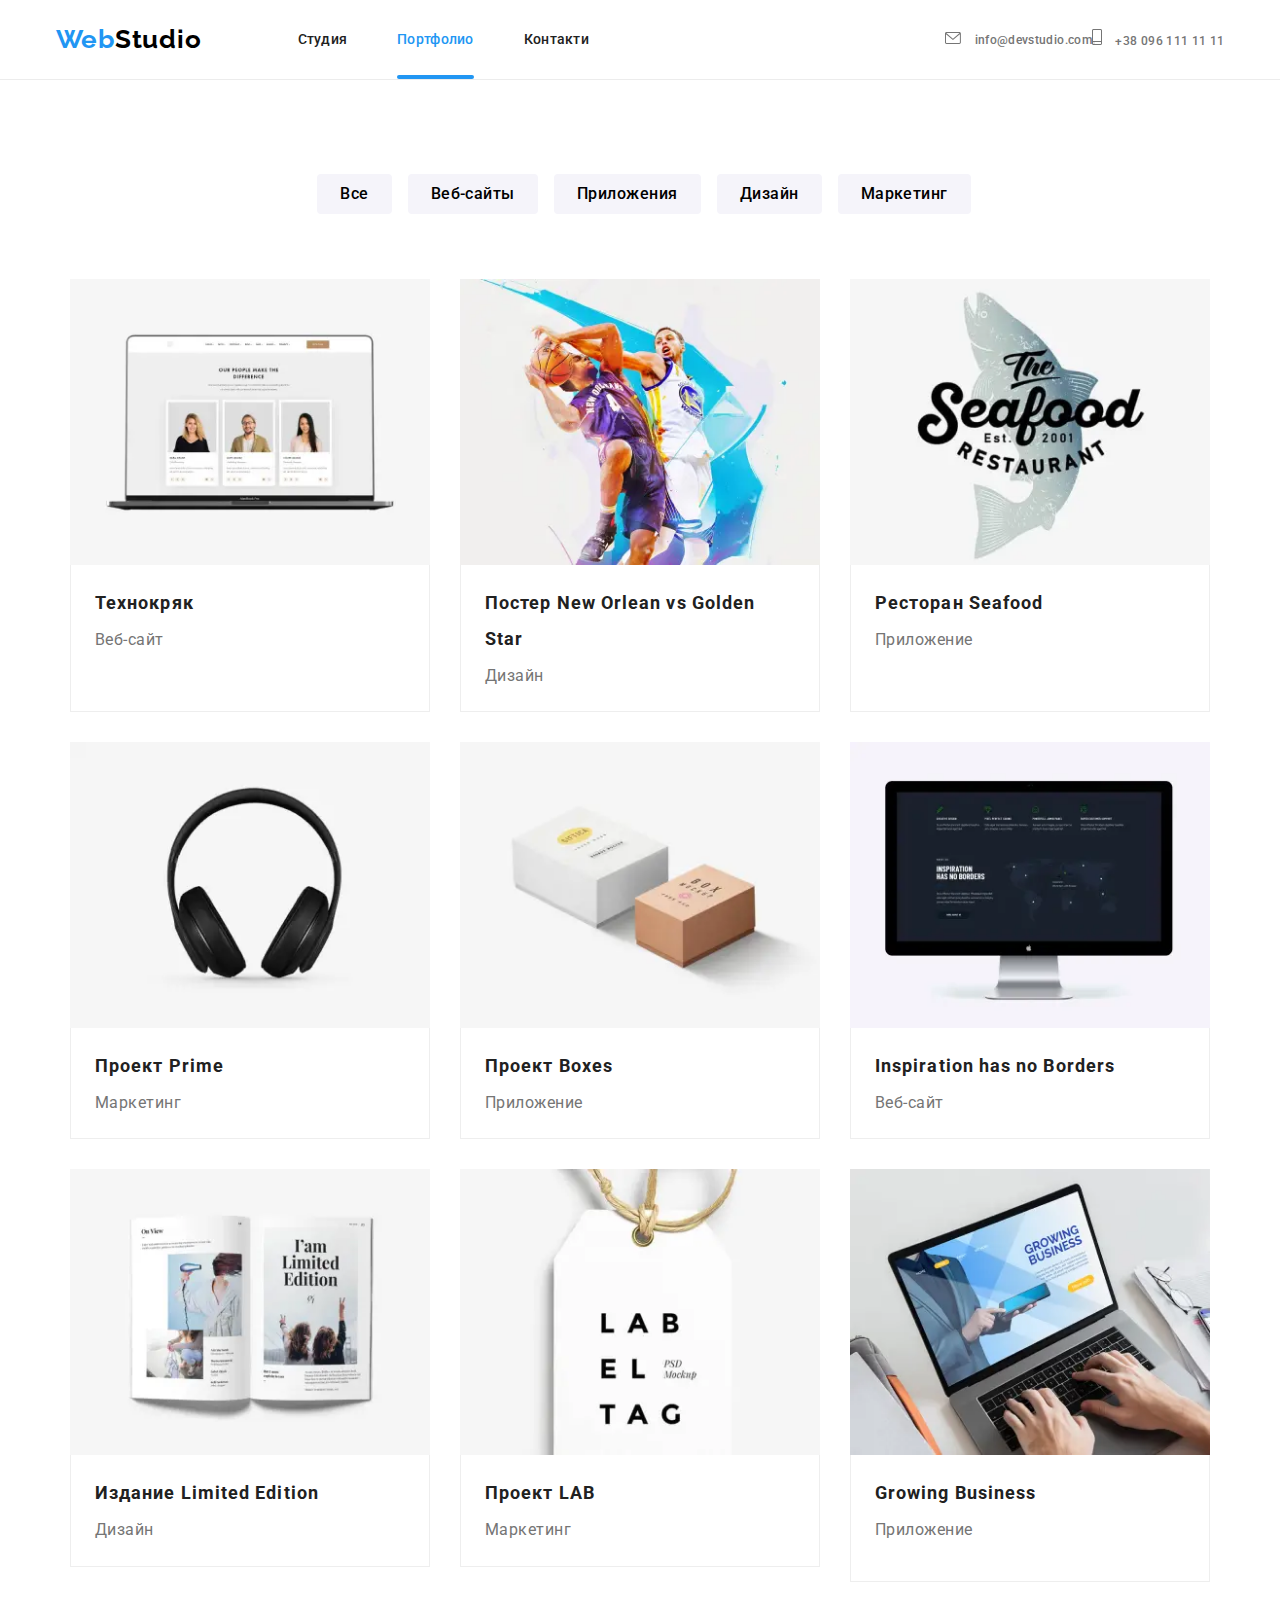
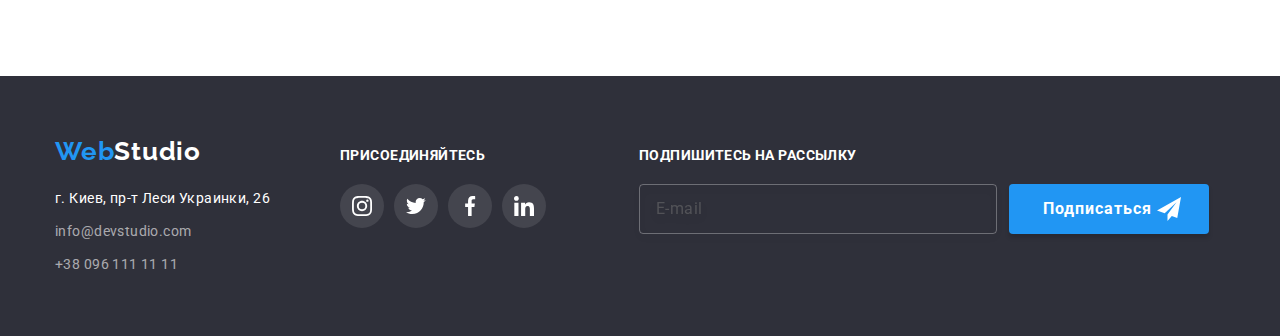
==== commit cdebfa66: "пропрацьовано портфоліо" ====
--- a/portfolio.html
+++ b/portfolio.html
@@ -93,10 +93,18 @@
               </li>
             </ul>
             <ul class="menu-socials">
-              <li class="menu-socials__item"><a class="menu-socials__link" href="#">Инстаграм</a></li>
-              <li class="menu-socials__item"><a class="menu-socials__link" href="#">Твиттер</a></li>
-              <li class="menu-socials__item"><a class="menu-socials__link" href="#">Фейсбук</a></li>
-              <li class="menu-socials__item"><a class="menu-socials__link" href="#">Линкедин</a></li>
+              <li class="menu-socials__item">
+                <a class="menu-socials__link" href="#">Инстаграм</a>
+              </li>
+              <li class="menu-socials__item">
+                <a class="menu-socials__link" href="#">Твиттер</a>
+              </li>
+              <li class="menu-socials__item">
+                <a class="menu-socials__link" href="#">Фейсбук</a>
+              </li>
+              <li class="menu-socials__item">
+                <a class="menu-socials__link" href="#">Линкедин</a>
+              </li>
             </ul>
           </div>
         </div>
@@ -125,12 +133,20 @@
             <li class="item-app">
               <a class="product-link" href="#">
                 <div class="product-link-content">
-                  <img class="product-img"
-                    src="images/img5.jpg"
-                    alt="Пример техноякоря"
-                    width="370"
-                    height="294"
-                  />
+                  <picture>
+                    <source
+                      srcset="./images/card1.webp 1x, ./images/card1@2x.webp 2x"
+                      type="image/webp"
+                    />
+                    <img
+                      class="product-img"
+                      srcset="./images/card1.jpg 1x, ./images/card1@2x.jpg 2x"
+                      src="./images/card1.jpg"
+                      alt="Пример техноякоря"
+                      width="370"
+                      height="294"
+                    />
+                  </picture>
                   <p class="product-link-overlay">
                     Ресурс предлагает комплексные предложения с разным уровнем
                     функционала и сервисов. Все это позволит посетителю получить
@@ -146,12 +162,20 @@
             <li class="item-app">
               <a class="product-link" href="#">
                 <div class="product-link-content">
-                  <img class="product-img"
-                    src="images/img6.jpg"
-                    alt="Постер New Orlean vs Golden Star"
-                    width="370"
-                    height="294"
-                  />
+                  <picture>
+                    <source
+                      srcset="./images/card2.webp 1x, ./images/card2@2x.webp 2x"
+                      type="image/webp"
+                    />
+                    <img
+                      class="product-img"
+                      srcset="./images/card2.jpg 1x, ./images/card2@2.jpg 2x"
+                      src="./images/card2.jpg"
+                      alt="Постер New Orlean vs Golden Star"
+                      width="370"
+                      height="294"
+                    />
+                  </picture>
                   <p class="product-link-overlay">
                     Ресурс предлагает комплексные предложения с разным уровнем
                     функционала и сервисов. Все это позволит посетителю получить
@@ -167,12 +191,20 @@
             <li class="item-app">
               <a class="product-link" href="#">
                 <div class="product-link-content">
-                  <img class="product-img"
-                    src="images/img7.jpg"
-                    alt="Ресторан Seafood"
-                    width="370"
-                    height="294"
-                  />
+                  <picture>
+                    <source
+                      srcset="./images/card3.webp 1x, ./images/card3@2x.webp 2x"
+                      type="image/webp"
+                    />
+                    <img
+                      class="product-img"
+                      srcset="./images/card3.jpg 1x, ./images/card3@2x.jpg 2x"
+                      src="./images/card3.jpg"
+                      alt="Ресторан Seafood"
+                      width="370"
+                      height="294"
+                    />
+                  </picture>
                   <p class="product-link-overlay">
                     Ресурс предлагает комплексные предложения с разным уровнем
                     функционала и сервисов. Все это позволит посетителю получить
@@ -188,12 +220,20 @@
             <li class="item-app">
               <a class="product-link" href="#">
                 <div class="product-link-content">
-                  <img class="product-img"
-                    src="images/img8.jpg"
-                    alt="Проект Prime"
-                    width="370"
-                    height="294"
-                  />
+                  <picture>
+                    <source
+                      srcset="./images/card4.webp 1x, ./images/card4@2x.webp 2x"
+                      type="image/webp"
+                    />
+                    <img
+                      class="product-img"
+                      srcset="./images/card4.jpg 1x, ./images/card@2x./jpg 2x"
+                      src="./images/card4.jpg"
+                      alt="Проект Prime"
+                      width="370"
+                      height="294"
+                    />
+                  </picture>
                   <p class="product-link-overlay">
                     Ресурс предлагает комплексные предложения с разным уровнем
                     функционала и сервисов. Все это позволит посетителю получить
@@ -209,12 +249,20 @@
             <li class="item-app">
               <a class="product-link" href="#">
                 <div class="product-link-content">
-                  <img class="product-img"
-                    src="images/img9.jpg"
-                    alt="Проект Boxes"
-                    width="370"
-                    height="294"
-                  />
+                  <picture>
+                    <source
+                      srcset="./images/card5.webp 1x, ./images/card5@2x.webp 2x"
+                      type="image/webp"
+                    />
+                    <img
+                      class="product-img"
+                      srcset="./images/card5.jpg 1x, ./images/card5@2x.jpg 2x"
+                      src="./images/card5.jpg"
+                      alt="Проект Boxes"
+                      width="370"
+                      height="294"
+                    />
+                  </picture>
                   <p class="product-link-overlay">
                     Ресурс предлагает комплексные предложения с разным уровнем
                     функционала и сервисов. Все это позволит посетителю получить
@@ -230,12 +278,20 @@
             <li class="item-app">
               <a class="product-link" href="#">
                 <div class="product-link-content">
-                  <img class="product-img"
-                    src="images/img10.jpg"
-                    alt="Inspiration has no Borders"
-                    width="370"
-                    height="294"
-                  />
+                  <picture>
+                    <source
+                      srcset="./images/card6.webp 1x, ./images/card6@2x.webp 2x"
+                      type="image/webp"
+                    />
+                    <img
+                      class="product-img"
+                      srcset="./images/card6.jpg 1x, ./images/card6@2x.jpg 2x"
+                      src="./images/card6.jpg"
+                      alt="Inspiration has no Borders"
+                      width="370"
+                      height="294"
+                    />
+                  </picture>
                   <p class="product-link-overlay">
                     Ресурс предлагает комплексные предложения с разным уровнем
                     функционала и сервисов. Все это позволит посетителю получить
@@ -251,12 +307,20 @@
             <li class="item-app">
               <a class="product-link" href="#">
                 <div class="product-link-content">
-                  <img class="product-img"
-                    src="images/img11.jpg"
-                    alt="Издание Limited Edition"
-                    width="370"
-                    height="294"
-                  />
+                  <picture>
+                    <source
+                      srcset="./images/card7.webp 1x, ./images/card7@2x.webp 2x"
+                      type="image/webp"
+                    />
+                    <img
+                      class="product-img"
+                      srcset="./images/card7.jpg 1x, ./images/card7@2x.jpg 2x"
+                      src="./images/card7.jpg"
+                      alt="Издание Limited Edition"
+                      width="370"
+                      height="294"
+                    />
+                  </picture>
                   <p class="product-link-overlay">
                     Ресурс предлагает комплексные предложения с разным уровнем
                     функционала и сервисов. Все это позволит посетителю получить
@@ -272,12 +336,20 @@
             <li class="item-app">
               <a class="product-link" href="#">
                 <div class="product-link-content">
-                  <img class="product-img"
-                    src="images/img12.jpg"
-                    alt="Проект LAB"
-                    width="370"
-                    height="294"
-                  />
+                  <picture>
+                    <source
+                      srcset="./images/card8.webp 1x, ./images/card8@2x.webp 2x"
+                      type="image/webp"
+                    />
+                    <img
+                      class="product-img"
+                      srcset="./images/card8.jpg 1x, ./images/card8@2x.jpg 2x"
+                      src="./images/card8.jpg"
+                      alt="Проект LAB"
+                      width="370"
+                      height="294"
+                    />
+                  </picture>
                   <p class="product-link-overlay">
                     Ресурс предлагает комплексные предложения с разным уровнем
                     функционала и сервисов. Все это позволит посетителю получить
@@ -293,12 +365,20 @@
             <li class="item-app">
               <a class="product-link" href="#">
                 <div class="product-link-content">
-                  <img class="product-img"
-                    src="images/img13.jpg"
-                    alt="Growing Business"
-                    width="370"
-                    height="294"
-                  />
+                  <picture>
+                    <source
+                      srcset="./images/card9.webp 1x, ./images/card9@2x.webp 2x"
+                      type="image/webp"
+                    />
+                    <img
+                      class="product-img"
+                      srcset="./images/card9.jpg 1x, ./images/card9@2x.jpg 2x"
+                      src="./images/card9.jpg"
+                      alt="Growing Business"
+                      width="370"
+                      height="294"
+                    />
+                  </picture>
                   <p class="product-link-overlay">
                     Ресурс предлагает комплексные предложения с разным уровнем
                     функционала и сервисов. Все это позволит посетителю получить
@@ -319,77 +399,91 @@
       <div class="container footer-container">
         <div class="footer-wrap">
           <div class="footer-info">
-            <a class="logo-fotter" href="index.html" >
-                <span class="color-logo-fotter">Web</span>Studio</a
-              >
+            <a class="logo-fotter" href="index.html">
+              <span class="color-logo-fotter">Web</span>Studio</a
+            >
             <address class="address-footer">
-                <ul>
-                  <li class="address-list">
-                    <a class="contact-list" href="#"
-                      ><span class="map">г. Киев, пр-т Леси Украинки, 26</span></a
-                    >
-                  </li>
-                  <li class="address-list">
-                    <a class="contact-list" href="mailto:info@devstudio.com "
-                      >info@devstudio.com</a
-                    >
-                  </li>
-                  <li class="address-list">
-                    <a class="contact-list" href="tel:+380961111111"
-                      >+38 096 111 11 11</a>
-                  </li>
-                </ul>
+              <ul>
+                <li class="address-list">
+                  <a class="contact-list" href="#"
+                    ><span class="map">г. Киев, пр-т Леси Украинки, 26</span></a
+                  >
+                </li>
+                <li class="address-list">
+                  <a class="contact-list" href="mailto:info@devstudio.com "
+                    >info@devstudio.com</a
+                  >
+                </li>
+                <li class="address-list">
+                  <a class="contact-list" href="tel:+380961111111"
+                    >+38 096 111 11 11</a
+                  >
+                </li>
+              </ul>
             </address>
           </div>
           <div class="footer-icon-box">
             <p class="footer-icon-header">Присоединяйтесь</p>
             <ul class="footer-icon-list">
-            <li class="socials-item">
-              <a href="#" class="socials-link-footer">
-                          <svg class="socials-icon" width="20px" height="20px">
-                      <use href="./images/symbol-defsnew.svg#icon-instagram">
-                      </use>
-                     </svg>
-              </a>
-            </li>
-            <li class="socials-item">
-              <a href="#" class="socials-link-footer">
-                          <svg class="socials-icon" width="20px" height="20px">
-                      <use href="./images/symbol-defsnew.svg#icon-twitter">
-                      </use>
-                    </svg>
-                      </a>
-            </li>
-            <li class="socials-item">
-              <a href="#" class="socials-link-footer">
-                          <svg class="socials-icon" width="20px" height="20px">
-                      <use href="./images/symbol-defsnew.svg#icon-facebook">
-                      </use>
-                    </svg>
-                      </a>
-            </li>
-            <li class="socials-item">
-              <a href="#" class="socials-link-footer">
-                          <svg class="socials-icon" width="20px" height="20px">
-                      <use href="./images/symbol-defsnew.svg#icon-linkedin">
-                      </use>
-                    </svg>
-                      </a>
-            </li>
+              <li class="socials-item">
+                <a href="#" class="socials-link-footer">
+                  <svg class="socials-icon" width="20px" height="20px">
+                    <use
+                      href="./images/symbol-defsnew.svg#icon-instagram"
+                    ></use>
+                  </svg>
+                </a>
+              </li>
+              <li class="socials-item">
+                <a href="#" class="socials-link-footer">
+                  <svg class="socials-icon" width="20px" height="20px">
+                    <use href="./images/symbol-defsnew.svg#icon-twitter"></use>
+                  </svg>
+                </a>
+              </li>
+              <li class="socials-item">
+                <a href="#" class="socials-link-footer">
+                  <svg class="socials-icon" width="20px" height="20px">
+                    <use href="./images/symbol-defsnew.svg#icon-facebook"></use>
+                  </svg>
+                </a>
+              </li>
+              <li class="socials-item">
+                <a href="#" class="socials-link-footer">
+                  <svg class="socials-icon" width="20px" height="20px">
+                    <use href="./images/symbol-defsnew.svg#icon-linkedin"></use>
+                  </svg>
+                </a>
+              </li>
             </ul>
           </div>
           <div class="subscribe">
-          <form class="subscribe-form" name="subscribe-form" autocomplete="on" novalidate>
-              <label class="subscribe-label" for="email">Подпишитесь на рассылку</label>
+            <form
+              class="subscribe-form"
+              name="subscribe-form"
+              autocomplete="on"
+              novalidate
+            >
+              <label class="subscribe-label" for="email"
+                >Подпишитесь на рассылку</label
+              >
               <div class="subscribe-control">
-                <input class="subscribe-input" id="email" type="email" name="email" placeholder="E-mail">
+                <input
+                  class="subscribe-input"
+                  id="email"
+                  type="email"
+                  name="email"
+                  placeholder="E-mail"
+                />
                 <svg class="subscribe-icon" width="24" height="24">
-                  <use href="./images/symbol-defs-send.svg#icon-icon-send"></use>
+                  <use
+                    href="./images/symbol-defs-send.svg#icon-icon-send"
+                  ></use>
                 </svg>
                 <button class="subscribe-btn" type="submit">Подписаться</button>
               </div>
-            </div>
-          </form>
+            </form>
+          </div>
         </div>
       </div>
     </footer>
--- a/css/main.min.css
+++ b/css/main.min.css
@@ -1 +1 @@
-:root{--color-choice: #2F303A;--color-main: #FFFFFF;--color-blue: #2196F3;--color-footer: #2F303A;--fotter-list: #FFFFFF;--heder-list: #212121;--color-text: #757575;--color-logo: #000000;--color-fotter-contact: rgba(255, 255, 255, 0.6);--color-button: #F5F4FA;--cardset-gap: 30px;--icon-gap: 10px;--box-shadow: 0px 1px 3px rgba(0, 0, 0, 0.12), 0px 1px 1px rgba(0, 0, 0, 0.14), 0px 2px 1px rgba(0, 0, 0, 0.2);--box-radius: 0px 0px 4px 4px;--button-radius: 4px 4px 4px 4px;--border-color: #EEEEEE;--border-color-nav: #ECECEC;--backgroung-color-hero: #C4C4C4;--fill-icon-socials: #AFB1B8;--cubik: cubic-bezier(0.4, 0, 0.2, 1);--background-color-img-box: rgba(47, 48, 58, 0.8)}address{font-style:normal;font-style:inherit}.container{margin-left:auto;margin-right:auto;padding-left:15px;padding-right:15px}@media screen and (min-width: 480px){.container{width:480px}}@media screen and (min-width: 768px){.container{width:768px}}@media screen and (min-width: 1200px){.container{width:1200px}}body{min-width:320px;margin-right:auto;margin-left:auto;font-family:Roboto,sans-serif;color:var(--color-text);background-color:var(--color-main);font-size:14px;letter-spacing:.03em}h1,h2,h3,ul,p,ul{margin:0px;padding:0px;list-style-type:none}img{display:block;max-width:100%;height:auto}.about__section{padding-top:0}.about__title{font-weight:700;font-size:36px;line-height:1.2;color:#212121;letter-spacing:.03em;display:block;text-align:center;margin-bottom:50px}.img-box{display:-webkit-box;display:-ms-flexbox;display:flex;-ms-flex-wrap:wrap;flex-wrap:wrap}.img-box__item{position:relative;width:370px;margin-right:30px}.img-box__item:nth-child(3n){margin-right:0}.img-box__text{position:absolute;bottom:0;width:100%;padding:27px;margin:0;background-color:rgba(47,48,58,.8);color:#fff;text-transform:uppercase;font-weight:700;text-align:center}.header{width:100%;height:60px;position:relative}@media screen and (min-width: 768px){.header{width:768px;height:80px}}@media screen and (min-width: 1200px){.header{width:1200px}}.header__container{display:-webkit-box;display:-ms-flexbox;display:flex;-webkit-box-align:center;-ms-flex-align:center;align-items:center}@media screen and (max-width: 479px){.header__container{max-width:479px}}@media screen and (min-width: 480px){.header__container{min-width:480px}}@media screen and (min-width: 768px){.header__container{width:768px;height:80px}}@media screen and (max-width: 1199px){.header__container{-webkit-box-pack:justify;-ms-flex-pack:justify;justify-content:space-between}}@media screen and (min-width: 1200px){.header__container{max-width:1200px}}.header__button{display:block;position:relative;border:none;z-index:20;padding:0;margin-top:10px;margin-bottom:10px;color:#212121;background-color:rgba(0,0,0,0);cursor:pointer;-webkit-transition-property:color;transition-property:color;-webkit-transition-duration:250ms;transition-duration:250ms;-webkit-transition-timing-function:cubic-bezier(0.4, 0, 0.2, 1);transition-timing-function:cubic-bezier(0.4, 0, 0.2, 1)}@media screen and (min-width: 768px){.header__button{display:none}}.header__button.is-open:hover{fill:#2196f3}.header__button .icon-cross{display:none}.header__button.is-open .icon-cross{display:block}.header__button.is-open .icon-menu{display:none}.icon-menu:hover{fill:#2196f3}.icon-menu:focus{fill:#2196f3}.icon-cross:hover{fill:#2196f3}@media screen and (max-width: 767px){.menu-container{display:none;position:absolute;top:0;left:0;width:100%;height:100vh;z-index:1;padding:48px 40px;text-align:left}.menu-container.is-open{display:block;background-color:#fff}}@media screen and (min-width: 768px){.menu-container{display:-webkit-box;display:-ms-flexbox;display:flex;-webkit-box-align:center;-ms-flex-align:center;align-items:center;-webkit-box-pack:justify;-ms-flex-pack:justify;justify-content:space-between}}.header__navigation{margin-top:48px;margin-left:40px;font-family:"Roboto";font-weight:500;font-size:40px;line-height:1.2;color:#212121}@media screen and (max-width: 767px){.header__navigation{margin-top:0;margin-left:0}}@media screen and (min-width: 768px){.header__navigation{display:-webkit-box;display:-ms-flexbox;display:flex;font-family:"Roboto",sans-serif;font-weight:500;font-size:14px;line-height:16px;letter-spacing:.02em;margin-top:0;margin-left:96px;margin-right:96px;padding-top:32px;padding-bottom:32px;-webkit-box-align:center;-ms-flex-align:center;align-items:center;color:var(--heder-list)}}.header__link{font-family:"Raleway",sans-serif;font-weight:700;font-size:26px;text-decoration:none;line-height:1.2;letter-spacing:.03em;color:var(--color-logo)}.header__logo{padding-top:16px;padding-bottom:16px;color:var(--color-blue);text-decoration:none}.header__text{-webkit-transition:color 250ms cubic-bezier(0.4, 0, 0.2, 1);transition:color 250ms cubic-bezier(0.4, 0, 0.2, 1);color:#212121;text-decoration:none}@media screen and (min-width: 480px){.header__text{margin-bottom:32px}}.header__text:hover{color:#2196f3}.header__text:focus{color:#2196f3}.current{color:#2196f3}@media screen and (min-width: 768px){.current{position:relative;color:#2196f3}.current::after{content:"";position:absolute;width:100%;height:4px;bottom:-32px;left:0;border-radius:2px;background-color:#2196f3}}@media screen and (max-width: 767px){.header__item{margin-bottom:32px}.header__item:last-child{margin-left:0px}}@media screen and (min-width: 768px){.header__item{font-family:"Roboto";font-style:normal;font-weight:500;font-size:14px;line-height:1.2px;letter-spacing:.02em;color:#757575;margin-right:50px}.header__item:last-child{margin-right:0}}@media screen and (max-width: 767px){.header__contacts{display:-webkit-box;display:-ms-flexbox;display:flex;-webkit-box-orient:vertical;-webkit-box-direction:reverse;-ms-flex-direction:column-reverse;flex-direction:column-reverse;margin-top:306px;padding:0}}@media screen and (min-width: 768px){.header__contacts{display:-webkit-box;display:-ms-flexbox;display:flex;-webkit-box-orient:vertical;-webkit-box-direction:normal;-ms-flex-direction:column;flex-direction:column;-webkit-box-align:center;-ms-flex-align:center;align-items:center}}@media screen and (min-width: 1200px){.header__contacts{display:-webkit-box;display:-ms-flexbox;display:flex;margin-left:auto;-webkit-box-orient:horizontal;-webkit-box-direction:normal;-ms-flex-direction:row;flex-direction:row;-webkit-box-align:center;-ms-flex-align:center;align-items:center}}@media screen and (max-width: 767px){.header-cont{display:-webkit-box;display:-ms-flexbox;display:flex;padding-bottom:32px}.header-cont:last-child{margin-left:0px}}@media screen and (min-width: 768px){.header-cont{font-family:"Roboto";font-style:normal;font-weight:500;font-size:14px;line-height:1.2px;letter-spacing:.02em;color:#757575}.header-cont:last-child{margin-right:0}}.header__label{font-weight:500;font-size:14px;-webkit-box-align:center;-ms-flex-align:center;align-items:center;line-height:1.7;text-decoration:none;letter-spacing:.03em;padding-bottom:32px;-webkit-transition:color 250ms cubic-bezier(0.4, 0, 0.2, 1);transition:color 250ms cubic-bezier(0.4, 0, 0.2, 1)}@media screen and (max-width: 767px){.header__label{font-size:24px;padding-bottom:32px}}@media screen and (min-width: 768px){.header__label{font-size:12px}}.header__label--color{color:#757575}.header__label:hover,.header__label:focus{color:#2196f3;-webkit-transition:color 250ms cubic-bezier(0.4, 0, 0.2, 1);transition:color 250ms cubic-bezier(0.4, 0, 0.2, 1)}@media screen and (max-width: 767px){.size{font-size:34px;padding-bottom:32px}}.header__envelope{width:16px;height:12px;fill:#757575;margin-right:10px}@media screen and (max-width: 768px){.header__envelope{display:none}}.header__label:hover .header__envelope{fill:#2196f3;-webkit-transition:color 250ms cubic-bezier(0.4, 0, 0.2, 1);transition:color 250ms cubic-bezier(0.4, 0, 0.2, 1)}.header__smartphone{width:10px;height:16px;margin-right:10px;fill:#757575}@media screen and (max-width: 768px){.header__smartphone{display:none}}.header__label:hover .header__smartphone{fill:#2196f3;-webkit-transition:color 250ms cubic-bezier(0.4, 0, 0.2, 1);transition:color 250ms cubic-bezier(0.4, 0, 0.2, 1)}.menu-socials{display:-webkit-box;display:-ms-flexbox;display:flex;-webkit-box-pack:justify;-ms-flex-pack:justify;justify-content:space-between;margin-top:64px}@media screen and (min-width: 768px){.menu-socials{display:none}}@media screen and (max-width: 767px){.menu-socials__link{line-height:1.2222;font-weight:500;font-size:18px;color:#2196f3;text-decoration:none}}.footer{color:var(--fotter-list);background-color:var(--color-footer);padding-top:60px;padding-bottom:60px}@media screen and (min-width: 480px){.footer{min-width:480px}}@media screen and (min-width: 768px){.footer{min-width:768px}}@media screen and (min-width: 1200px){.footer{min-width:1200px}}.footer-container{max-width:480px;margin-left:auto;margin-right:auto;padding-left:15px;padding-right:15px;text-align:center}@media screen and (min-width: 480px){.footer-container{max-width:480px}}@media screen and (min-width: 768px){.footer-container{max-width:768px}}@media screen and (min-width: 1200px){.footer-container{display:-webkit-box;display:-ms-flexbox;display:flex;-webkit-box-align:baseline;-ms-flex-align:baseline;align-items:baseline;max-width:1200px}}.footer-wrap{display:-webkit-box;display:-ms-flexbox;display:flex;-webkit-box-orient:vertical;-webkit-box-direction:normal;-ms-flex-direction:column;flex-direction:column}@media screen and (max-width: 767px){.footer-wrap{gap:60px}}@media screen and (min-width: 768px){.footer-wrap{-webkit-box-orient:horizontal;-webkit-box-direction:normal;-ms-flex-direction:row;flex-direction:row;-ms-flex-wrap:wrap;flex-wrap:wrap;-ms-flex-pack:distribute;justify-content:space-around}}@media screen and (min-width: 1200px){.footer-wrap{display:-webkit-box;display:-ms-flexbox;display:flex;-webkit-box-align:baseline;-ms-flex-align:baseline;align-items:baseline;text-align:left}}.logo-fotter{font-family:"Raleway",sans-serif;font-weight:700;font-size:26px;text-decoration:none;line-height:1.2;letter-spacing:.03em;color:var(--color-main)}.color-logo-fotter{color:var(--color-blue);text-decoration:none;margin-top:60px;margin-bottom:20px}.address-footer{margin-top:20px}.address-list:not(:last-child){margin-bottom:9px}.contact-list{color:var(--color-fotter-contact);font-style:normal;font-size:14px;line-height:1.7;text-decoration:none;letter-spacing:.03em}.contact-list:hover{color:var(--color-blue);-webkit-transition:color 250ms var(--cubik);transition:color 250ms var(--cubik)}.contact-list:focus{color:var(--fotter-list)}.map{color:var(--color-main);font-style:normal;font-size:14px;line-height:1.7;letter-spacing:.03em}@media screen and (min-width: 1200px){.footer-icon-box{width:206px;height:80px;margin-left:70px}}.footer-icon-header{font-family:"Roboto";font-style:normal;font-weight:700;font-size:14px;line-height:1.14;letter-spacing:.03em;text-transform:uppercase}.footer-icon-list{display:-webkit-box;display:-ms-flexbox;display:flex;-ms-flex-wrap:wrap;flex-wrap:wrap;-ms-flex-preferred-size:calc(25% - var(--icon-gap));flex-basis:calc(25% - var(--icon-gap));-webkit-box-pack:center;-ms-flex-pack:center;justify-content:center;-webkit-box-align:center;-ms-flex-align:center;align-items:center;margin-top:20px}.socials-link-footer{width:100%;height:100%;display:-webkit-box;display:-ms-flexbox;display:flex;-webkit-box-pack:center;-ms-flex-pack:center;justify-content:center;-webkit-box-align:center;-ms-flex-align:center;align-items:center;fill:var(--color-main);background-color:rgba(255,255,255,.1);border-radius:50%;-webkit-transition:background-color 250ms var(--cubik),fill 250ms var(--cubik);transition:background-color 250ms var(--cubik),fill 250ms var(--cubik)}.socials-link-footer:hover{fill:#fff;-webkit-transition:background-color 250ms var(--cubik),fill 250ms var(--cubik);transition:background-color 250ms var(--cubik),fill 250ms var(--cubik);background-color:var(--color-blue);border-radius:100%}.socials-item{width:44px;height:44px;margin-left:10px}.socials-item:first-child{margin-left:0}.subscribe{display:-webkit-box;display:-ms-flexbox;display:flex;-webkit-box-orient:vertical;-webkit-box-direction:normal;-ms-flex-direction:column;flex-direction:column;-webkit-box-align:center;-ms-flex-align:center;align-items:center}@media screen and (min-width: 768px)and (max-width: 1199px){.subscribe{margin-top:60px}}@media screen and (min-width: 1200px){.subscribe{margin-left:93px}}@media screen and (min-width: 1200px){.subscribe-form{margin-left:auto}}.subscribe-label{display:-webkit-box;display:-ms-flexbox;display:flex;-webkit-box-orient:vertical;-webkit-box-direction:normal;-ms-flex-direction:column;flex-direction:column;cursor:pointer;font-family:"Roboto";font-style:normal;text-transform:uppercase;font-weight:700;font-size:14px;line-height:1.14;letter-spacing:.03em;color:#fff;margin-bottom:20px}.subscribe-control{display:-webkit-box;display:-ms-flexbox;display:flex;-webkit-box-orient:vertical;-webkit-box-direction:normal;-ms-flex-direction:column;flex-direction:column;-webkit-box-align:center;-ms-flex-align:center;align-items:center;position:relative}@media screen and (min-width: 1200px){.subscribe-control{display:-webkit-box;display:-ms-flexbox;display:flex;-webkit-box-orient:horizontal;-webkit-box-direction:normal;-ms-flex-direction:row;flex-direction:row;position:relative}}.subscribe-input{padding-left:16px;width:358px;height:50px;font-family:"Roboto";font-style:normal;font-weight:400;font-size:16px;line-height:1.25;letter-spacing:inherit;background-color:inherit;color:#fff;border:1px solid rgba(255,255,255,.3);-webkit-filter:drop-shadow(0px 4px 4px rgba(0, 0, 0, 0.15));filter:drop-shadow(0px 4px 4px rgba(0, 0, 0, 0.15));border-radius:4px}.subscribe-icon{position:absolute;right:100px;top:79%;-webkit-transform:translateY(-50%);transform:translateY(-50%);-webkit-transition-duration:250ms;transition-duration:250ms;-webkit-transition-timing-function:cubic-bezier(0.4, 0, 0.2, 1);transition-timing-function:cubic-bezier(0.4, 0, 0.2, 1);fill:var(--fotter-list)}@media screen and (min-width: 1200px){.subscribe-icon{right:28px;top:50%;-webkit-transform:translateY(-50%);transform:translateY(-50%);-webkit-transition-duration:250ms;transition-duration:250ms;-webkit-transition-timing-function:cubic-bezier(0.4, 0, 0.2, 1);transition-timing-function:cubic-bezier(0.4, 0, 0.2, 1);fill:var(--fotter-list)}}.subscribe-btn{display:-webkit-box;display:-ms-flexbox;display:flex;-webkit-box-align:center;-ms-flex-align:center;align-items:center;-webkit-box-pack:center;-ms-flex-pack:center;justify-content:center;display:-webkit-inline-box;display:-ms-inline-flexbox;display:inline-flex;margin:auto;padding-top:10px;padding-right:29px;padding-bottom:10px;cursor:pointer;margin-top:20px;color:#fff;background-color:#2196f3;font-style:normal;font-weight:700;font-size:16px;line-height:1.87;letter-spacing:.06em;min-width:200px;min-height:50px;border:none;-webkit-box-shadow:0px 4px 4px rgba(0,0,0,.15);box-shadow:0px 4px 4px rgba(0,0,0,.15);border-radius:4px;-webkit-transition-duration:250ms;transition-duration:250ms;-webkit-transition-timing-function:cubic-bezier(0.4, 0, 0.2, 1);transition-timing-function:cubic-bezier(0.4, 0, 0.2, 1)}@media screen and (min-width: 1200px){.subscribe-btn{margin-left:12px;margin-top:0}}.subscribe-btn:hover,.subscribe-btn:focus{color:var(--fotter-list);background-color:#188ce8;-webkit-box-shadow:0px 3px 1px rgba(0,0,0,.1),0px 1px 2px rgba(0,0,0,.08),0px 2px 2px rgba(0,0,0,.12);box-shadow:0px 3px 1px rgba(0,0,0,.1),0px 1px 2px rgba(0,0,0,.08),0px 2px 2px rgba(0,0,0,.12);border-radius:4px}.choice-section{display:block;text-align:center}.choice-section{background-color:var(--color-choice);padding-bottom:200px;padding-top:200px;max-width:1600px;width:100%;margin:0 auto;background-image:-webkit-gradient(linear, left top, left bottom, color-stop(40%, rgba(47, 48, 58, 0.4)), color-stop(40%, rgba(47, 48, 58, 0.4))),url(../images/Img14.jpg);background-image:linear-gradient(rgba(47, 48, 58, 0.4) 40%, rgba(47, 48, 58, 0.4) 40%),url(../images/Img14.jpg);background-repeat:no-repeat;background-size:cover;background-position:center;border:1px solid var(--color-logo)}@media not all,(-webkit-min-device-pixel-ratio: 2),(min-resolution: 192dpi),(min-resolution: 2dppx){.choice-section{background-image:-webkit-gradient(linear, left top, left bottom, color-stop(40%, rgba(47, 48, 58, 0.4)), color-stop(40%, rgba(47, 48, 58, 0.4))),url(../images/Img14.jpg);background-image:linear-gradient(rgba(47, 48, 58, 0.4) 40%, rgba(47, 48, 58, 0.4) 40%),url(../images/Img14.jpg)}}@media screen and (min-width: 768px){.choice-section{max-width:1199px}}@media not all,screen and (min-width: 768px)and (-webkit-min-device-pixel-ratio: 2),screen and (min-width: 768px)and (min-resolution: 192dpi),screen and (min-width: 768px)and (min-resolution: 2dppx){.choice-section{background-image:-webkit-gradient(linear, left top, left bottom, color-stop(40%, rgba(47, 48, 58, 0.4)), color-stop(40%, rgba(47, 48, 58, 0.4))),url(../images/Img14.jpg);background-image:linear-gradient(rgba(47, 48, 58, 0.4) 40%, rgba(47, 48, 58, 0.4) 40%),url(../images/Img14.jpg)}}@media not all,screen and (min-width: 1200px)and (-webkit-min-device-pixel-ratio: 2),screen and (min-width: 1200px)and (min-resolution: 192dpi),screen and (min-width: 1200px)and (min-resolution: 2dppx){.choice-section{background-image:-webkit-gradient(linear, left top, left bottom, color-stop(40%, rgba(47, 48, 58, 0.4)), color-stop(40%, rgba(47, 48, 58, 0.4))),url(../images/Img14.jpg);background-image:linear-gradient(rgba(47, 48, 58, 0.4) 40%, rgba(47, 48, 58, 0.4) 40%),url(../images/Img14.jpg)}}@media screen and (min-width: 1200px){.choice-section{max-width:1600px;padding-top:200px;padding-bottom:200px}}.hero-container{margin-left:auto;margin-right:auto;padding-left:15px;padding-right:15px}@media screen and (min-width: 480px){.hero-container{max-width:480px}}.hero{font-weight:900;font-size:26px;line-height:1.6;color:var(--color-main);margin:0 auto;text-align:center;text-transform:uppercase;letter-spacing:.06em;margin-left:auto;margin-right:auto;margin-bottom:30px;max-width:1600px}@media screen and (min-width: 480px){.hero{min-width:480px}}.btn{background-color:var(--color-blue);border:1px solid rgba(0,0,0,0);cursor:pointer;color:var(--color-main);font-family:"Roboto",sans-serif;font-style:normal;font-weight:700;font-size:16px;line-height:1.8;letter-spacing:.06em;-webkit-box-shadow:var(--box-shadow);box-shadow:var(--box-shadow);border-radius:var(--button-radius);padding:10px 32px;margin-top:30px}@media screen and (max-width: 1199px){.about__section{display:none}}.section{padding-top:60px;padding-bottom:60px}@media screen and (min-width: 1200px){.section{padding-top:94px;padding-bottom:94px}}.visually-hidden{position:absolute;white-space:nowrap;width:1px;height:1px;overflow:hidden;border:0;padding:0;clip:rect(0 0 0 0);-webkit-clip-path:inset(50%);clip-path:inset(50%);margin:-1px}.main-list{display:-webkit-box;display:-ms-flexbox;display:flex;margin:-15px}@media screen and (max-width: 1199px){.main-list{-ms-flex-wrap:wrap;flex-wrap:wrap}}@media screen and (min-width: 1200px){.main-list{max-width:1170px;margin:0}}.item-list{margin:15px;min-width:290px}@media screen and (min-width: 480px){.item-list{width:450px}}@media screen and (min-width: 768px){.item-list{width:calc((100% - 60px)/2)}}@media screen and (min-width: 1200px){.item-list{width:270px;margin:0}.item-list:nth-child(4n){margin-right:0}}.icon-box{display:-webkit-box;display:-ms-flexbox;display:flex;-webkit-box-flex:content;-ms-flex:content;flex:content;-webkit-box-pack:center;-ms-flex-pack:center;justify-content:center;-webkit-box-align:center;-ms-flex-align:center;align-items:center;background-color:var(--color-button);height:120px;margin-bottom:30px;border:1px solid rgba(0,0,0,0);border-radius:4px}@media screen and (min-width: 1200px){.icon-box{width:270px}}.icon-box:hover{border-radius:var(--box-radius);-webkit-box-shadow:0px 4px 4px;box-shadow:0px 4px 4px}.icon{background-color:var(--color-button);fill:var(--color-text)}.action{font-size:14px;line-height:1.2;text-transform:uppercase;color:var(--heder-list);letter-spacing:.03em}@media screen and (max-width: 767px){.action{text-align:center}}.description{font-size:14px;line-height:1.7;color:var(--color-text);letter-spacing:.03em;margin-top:10px}.section{padding-top:60px;padding-bottom:60px}@media screen and (min-width: 1200px){.section{padding-top:94px;padding-bottom:94px}}.team-section{background-color:#f5f4fa}.team{font-weight:700;font-size:28px;line-height:1.2;color:var(--heder-list);letter-spacing:.03em;display:block;text-align:center;margin-bottom:30px}@media screen and (min-width: 1200px){.team{font-size:36px}}.title-team{display:-webkit-box;display:-ms-flexbox;display:flex;-webkit-box-pack:center;-ms-flex-pack:center;justify-content:center;margin:-15px}@media screen and (max-width: 1199px){.title-team{-ms-flex-wrap:wrap;flex-wrap:wrap}}@media screen and (min-width: 1200px){.title-team{margin-left:calc(-1*var(--cardset-gap));text-align:center;margin-top:50px}}.img-team{background-color:#fff;margin-bottom:30px;margin-left:15px;margin-right:15px}@media screen and (min-width: 480px){.img-team{width:450px}}@media screen and (min-width: 768px){.img-team{width:calc((100% - 60px)/2)}}.img-person{width:100%}.title-team>.img-team{border-bottom-right-radius:4px;border-bottom-left-radius:4px}@media screen and (min-width: 1200px){.title-team>.img-team{-ms-flex-preferred-size:calc(25% - var(--cardset-gap));flex-basis:calc(25% - var(--cardset-gap));margin-left:var(--cardset-gap);background-color:var(--color-main);-webkit-box-shadow:var(--box-shadow);box-shadow:var(--box-shadow);border-radius:var(--box-radius)}}.card-content{padding-top:30px;padding-bottom:30px;text-align:center}.person{font-weight:500;font-size:16px;line-height:1.2;color:var(--heder-list);letter-spacing:.03em}.speciality{font-family:"Roboto",sans-serif;font-size:16px;line-height:1.2;color:var(--color-text);letter-spacing:.03em;margin-top:10px}.socials-list{display:-webkit-box;display:-ms-flexbox;display:flex;-ms-flex-wrap:wrap;flex-wrap:wrap;-ms-flex-preferred-size:calc(25% - var(--icon-gap));flex-basis:calc(25% - var(--icon-gap));-webkit-box-pack:center;-ms-flex-pack:center;justify-content:center;-webkit-box-align:center;-ms-flex-align:center;align-items:center;margin-top:16px}.socials-item{width:44px;height:44px;margin-left:10px}.socials-item:first-child{margin-left:0}.socials-link{width:100%;height:100%;display:-webkit-box;display:-ms-flexbox;display:flex;border-radius:100%;-webkit-box-pack:center;-ms-flex-pack:center;justify-content:center;-webkit-box-align:center;-ms-flex-align:center;align-items:center;fill:var(--fill-icon-socials);-webkit-transition:background-color 250ms var(--cubik),fill 250ms var(--cubik);transition:background-color 250ms var(--cubik),fill 250ms var(--cubik)}.socials-link:hover{fill:#fff;-webkit-transition:background-color 250ms var(--cubik),fill 250ms var(--cubik);transition:background-color 250ms var(--cubik),fill 250ms var(--cubik);background-color:var(--color-blue);border-radius:100%}.client-container{font-weight:700;font-size:36px;line-height:1.2;color:var(--heder-list);letter-spacing:.03em;display:block;text-align:center;margin:auto}.client-header{font-weight:700;font-size:28px;line-height:1.2;color:var(--heder-list);letter-spacing:.03em;display:block;text-align:center;margin-bottom:30px}@media screen and (min-width: 1200px){.client-header{font-size:36px;margin-bottom:50px}}.client-list{display:-webkit-box;display:-ms-flexbox;display:flex;-ms-flex-wrap:wrap;flex-wrap:wrap;-ms-flex-preferred-size:calc(16.6666666667% - var(--cardset-gap));flex-basis:calc(16.6666666667% - var(--cardset-gap));-webkit-box-pack:center;-ms-flex-pack:center;justify-content:center;-webkit-box-align:center;-ms-flex-align:center;align-items:center}@media screen and (max-width: 1199px){.client-list{-ms-flex-wrap:wrap;flex-wrap:wrap}}.icon-client-item{border:1px solid #afb1b8;border-radius:4px;-webkit-transition:border 250ms var(--cubik);transition:border 250ms var(--cubik);margin:15px;width:calc((100% - 60px)/2);height:92px}@media screen and (min-width: 768px){.icon-client-item{width:calc((100% - 90px)/3)}}@media screen and (min-width: 1200px){.icon-client-item{display:-webkit-box;display:-ms-flexbox;display:flex;margin:0;margin-left:30px;width:170px;height:92px}}@media screen and (min-width: 1199px){.icon-client-item:first-child{margin-left:0}}.icon-client-item:hover{border:1px solid var(--color-blue);border-radius:4px;-webkit-transition:border 250ms var(--cubik);transition:border 250ms var(--cubik)}.icon-group{display:-webkit-box;display:-ms-flexbox;display:flex;-webkit-box-pack:center;-ms-flex-pack:center;justify-content:center;-webkit-box-align:center;-ms-flex-align:center;align-items:center;fill:var(--fill-icon-socials);width:100%;height:100%;-webkit-transition:fill 250ms var(--cubik);transition:fill 250ms var(--cubik)}.icon-group:hover{fill:var(--color-blue);-webkit-transition:fill 250ms var(--cubik);transition:fill 250ms var(--cubik)}.backdrop{position:fixed;top:0;left:0;width:100%;height:100%;z-index:1;opacity:1;visibility:visible;background-color:rgba(0,0,0,.2);-webkit-transition:opacity 250ms var(--cubik),visibility 250ms var(--cubik);transition:opacity 250ms var(--cubik),visibility 250ms var(--cubik)}.backdrop.is-hidden{opacity:0;pointer-events:none}.modal{position:absolute;top:50%;left:50%;-webkit-transform:translate(-50%, -50%);transform:translate(-50%, -50%);padding:40px;min-width:528px;min-height:581px;background-color:var(--color-main);-webkit-box-shadow:0px 1px 3px rgba(0,0,0,.12),0px 1px 1px rgba(0,0,0,.14),0px 2px 1px rgba(0,0,0,.2);box-shadow:0px 1px 3px rgba(0,0,0,.12),0px 1px 1px rgba(0,0,0,.14),0px 2px 1px rgba(0,0,0,.2);border-radius:4px;-webkit-transition:-webkit-transform 250ms var(--cubik);transition:-webkit-transform 250ms var(--cubik);transition:transform 250ms var(--cubik);transition:transform 250ms var(--cubik), -webkit-transform 250ms var(--cubik)}@media screen and (min-width: 320px){.modal{min-width:320px}}@media screen and (min-width: 480px){.modal{width:450px}}@media screen and (min-width: 1200px){.modal{min-width:530px;min-height:581px}}.modal-title{font-family:"Roboto";font-style:normal;font-weight:700;font-size:20px;line-height:1.15;text-align:center;letter-spacing:.03em;color:var(--heder-list);margin-bottom:30px}.form-name{margin-bottom:10px}.form-name-label{text-align:left;display:block;font-family:"Roboto",sans-serif;font-style:normal;font-weight:400;font-size:12px;line-height:1.16;letter-spacing:.01em;color:var(--color-text);margin-bottom:8px}.form-input{position:relative}.form-name-input{width:100%;height:40px;padding-top:12px;padding-right:42px;padding-bottom:12px;padding-left:42px;background:var(--fotter-list);border:1px solid rgba(33,33,33,.2);border-radius:4px;-webkit-transition-duration:250ms;transition-duration:250ms;-webkit-transition-timing-function:cubic-bezier(0.4, 0, 0.2, 1);transition-timing-function:cubic-bezier(0.4, 0, 0.2, 1);outline:none}::-webkit-input-placeholder{font-family:inherit;color:rgba(117,117,117,.5)}::-moz-placeholder{font-family:inherit;color:rgba(117,117,117,.5)}:-ms-input-placeholder{font-family:inherit;color:rgba(117,117,117,.5)}::-ms-input-placeholder{font-family:inherit;color:rgba(117,117,117,.5)}::placeholder{font-family:inherit;color:rgba(117,117,117,.5)}.form-name-input-textarea{padding-top:12px;padding-right:16px;padding-bottom:12px;padding-left:16px;height:120px;font-size:14px;line-height:1.14;letter-spacing:.01em;resize:none}.form-name-icon{position:absolute;left:15px;top:50%;-webkit-transform:translateY(-50%);transform:translateY(-50%);width:18px;height:18px;fill:var(--heder-list);-webkit-transition-duration:250ms;transition-duration:250ms;-webkit-transition-timing-function:cubic-bezier(0.4, 0, 0.2, 1);transition-timing-function:cubic-bezier(0.4, 0, 0.2, 1)}.form-name-input:focus{border:1px solid #2196f3;border-radius:4px}.form-name-input:focus+.form-name-icon{fill:#2196f3}.checkbox{display:-webkit-box;display:-ms-flexbox;display:flex}.checkbox-label{font-family:"Roboto";font-style:normal;font-weight:400;font-size:12px;line-height:1.2;letter-spacing:.03em;color:var(--tiele-text-color);-ms-flex-negative:0;flex-shrink:0;-webkit-box-align:center;-ms-flex-align:center;align-items:center;-webkit-box-pack:center;-ms-flex-pack:center;justify-content:center;margin-top:0px;margin-bottom:30px;margin-left:37px;display:inline-block;width:100%}@media screen and (min-width: 1200px){.checkbox-label{font-size:14px;line-height:1.7}}.checkbox-input:checked~.icon-bird{opacity:1}.icon-bird{position:absolute;fill:#fff;background:#2196f3;border:.2px solid #2196f3;border-radius:2px;opacity:0;-webkit-transition:opacity 250ms cubic-bezier(0.4, 0, 0.2, 1);transition:opacity 250ms cubic-bezier(0.4, 0, 0.2, 1)}.form-name-lable-text{color:var(--color-blue)}.checkbox-icon{position:absolute;left:52px}.checkbox-input{-webkit-appearance:none;-moz-appearance:none;appearance:none}.form-name-btn{cursor:pointer;color:#fff;background-color:var(--color-blue);font-style:normal;font-weight:700;font-size:16px;line-height:1.8;letter-spacing:.06em;width:200px;height:50px;border:none;-webkit-box-shadow:0px 4px 4px rgba(0,0,0,.15);box-shadow:0px 4px 4px rgba(0,0,0,.15);border-radius:4px;-webkit-transition-duration:250ms;transition-duration:250ms;-webkit-transition-timing-function:var(--cubik);transition-timing-function:var(--cubik)}.form-name-btn:hover,.form-name-btn:focus{color:var(--fotter-list);background-color:#188ce8;-webkit-box-shadow:0px 3px 1px rgba(0,0,0,.1),0px 1px 2px rgba(0,0,0,.08),0px 2px 2px rgba(0,0,0,.12);box-shadow:0px 3px 1px rgba(0,0,0,.1),0px 1px 2px rgba(0,0,0,.08),0px 2px 2px rgba(0,0,0,.12);border-radius:4px}.btn-close{position:absolute;width:30px;height:30px;top:0;right:0;margin-top:8px;margin-right:8px;cursor:pointer;background-color:var(--fotter-list);border:1px solid rgba(0,0,0,.1);border-radius:100%;-webkit-transition:color 250ms cubic-bezier(0.4, 0, 0.2, 1);transition:color 250ms cubic-bezier(0.4, 0, 0.2, 1)}.btn-close:hover{color:var(--color-blue);-webkit-transition:color 250ms cubic-bezier(0.4, 0, 0.2, 1);transition:color 250ms cubic-bezier(0.4, 0, 0.2, 1)}.filter{display:-webkit-box;display:-ms-flexbox;display:flex;-ms-flex-wrap:wrap;flex-wrap:wrap;-webkit-box-pack:start;-ms-flex-pack:start;justify-content:flex-start;gap:8px;min-width:320px;margin-bottom:40px;color:#000;font-family:Roboto,sans-serif}@media screen and (min-width: 480px){.filter{min-width:450px}}@media screen and (min-width: 768px){.filter{-webkit-box-pack:center;-ms-flex-pack:center;justify-content:center;-ms-flex-wrap:nowrap;flex-wrap:nowrap;margin-bottom:30px}}@media screen and (min-width: 1200px){.filter{margin-bottom:50px}}.filter__button{color:#000;background-color:#f5f4fa;border:1px solid rgba(0,0,0,0);cursor:pointer;font-family:"Roboto",sans-serif;font-style:normal;font-weight:500;font-size:16px;line-height:1.6;letter-spacing:.03em;-webkit-transition:background-color 250ms cubic-bezier(0.4, 0, 0.2, 1),color 250ms cubic-bezier(0.4, 0, 0.2, 1),-webkit-box-shadow 250ms cubic-bezier(0.4, 0, 0.2, 1);transition:background-color 250ms cubic-bezier(0.4, 0, 0.2, 1),color 250ms cubic-bezier(0.4, 0, 0.2, 1),-webkit-box-shadow 250ms cubic-bezier(0.4, 0, 0.2, 1);transition:background-color 250ms cubic-bezier(0.4, 0, 0.2, 1),color 250ms cubic-bezier(0.4, 0, 0.2, 1),box-shadow 250ms cubic-bezier(0.4, 0, 0.2, 1);transition:background-color 250ms cubic-bezier(0.4, 0, 0.2, 1),color 250ms cubic-bezier(0.4, 0, 0.2, 1),box-shadow 250ms cubic-bezier(0.4, 0, 0.2, 1),-webkit-box-shadow 250ms cubic-bezier(0.4, 0, 0.2, 1);margin-left:8px;border-radius:4px 4px 4px 4px;padding:6px 22px}.filter__button:hover,.filter__button:focus{background-color:#2196f3;color:#fff;-webkit-box-shadow:0px 1px 3px rgba(0,0,0,.12),0px 1px 1px rgba(0,0,0,.14),0px 2px 1px rgba(0,0,0,.2);box-shadow:0px 1px 3px rgba(0,0,0,.12),0px 1px 1px rgba(0,0,0,.14),0px 2px 1px rgba(0,0,0,.2)}.filter .filter__button:active{color:#fff;background-color:#2196f3}.app-list{display:-webkit-box;display:-ms-flexbox;display:flex;-ms-flex-wrap:wrap;flex-wrap:wrap}@media screen and (min-width: 480px){.item-app{width:450px;margin-bottom:30px}.item-app:last-child{margin-bottom:0}}@media screen and (min-width: 768px){.item-app{display:-webkit-box;display:-ms-flexbox;display:flex;margin:15px;width:calc((100% - 60px)/2)}}@media screen and (min-width: 1200px){.item-app{width:calc((100% - 90px)/3)}}.product-img{width:100%}.app-list>.item-app:nth-child(-n+3){margin-top:0px}.app-content{padding-top:20px;padding-right:24px;padding-bottom:20px;padding-left:24px;border-right:solid 1px var(--border-color);border-bottom:solid 1px var(--border-color);border-left:solid 1px var(--border-color)}.product-link{display:block;text-decoration:none;color:inherit;-webkit-transition:-webkit-box-shadow 250ms var(--cubik);transition:-webkit-box-shadow 250ms var(--cubik);transition:box-shadow 250ms var(--cubik);transition:box-shadow 250ms var(--cubik), -webkit-box-shadow 250ms var(--cubik)}.product-link:hover{-webkit-box-shadow:0px 1px 1px rgba(0,0,0,.12),0px 4px 4px rgba(0,0,0,.06),1px 4px 6px rgba(0,0,0,.16);box-shadow:0px 1px 1px rgba(0,0,0,.12),0px 4px 4px rgba(0,0,0,.06),1px 4px 6px rgba(0,0,0,.16)}.product-link:focus{-webkit-box-shadow:0px 1px 1px rgba(0,0,0,.12),0px 4px 4px rgba(0,0,0,.06),1px 4px 6px rgba(0,0,0,.16);box-shadow:0px 1px 1px rgba(0,0,0,.12),0px 4px 4px rgba(0,0,0,.06),1px 4px 6px rgba(0,0,0,.16)}.product-link-content{position:relative;overflow:hidden}.product-link-overlay{position:absolute;top:0;width:100%;height:100%;display:-webkit-box;display:-ms-flexbox;display:flex;-webkit-box-align:center;-ms-flex-align:center;align-items:center;padding:24px;background-color:rgba(33,150,243,.9);font-size:18px;line-height:1.56;color:var(--color-main);-webkit-transform:translateY(100%);transform:translateY(100%);-webkit-transition:-webkit-transform 250ms var(--cubik);transition:-webkit-transform 250ms var(--cubik);transition:transform 250ms var(--cubik);transition:transform 250ms var(--cubik), -webkit-transform 250ms var(--cubik)}.product-link:hover .product-link-overlay{-webkit-transform:translateY(0);transform:translateY(0)}.type{font-family:"Roboto",sans-serif;font-size:16px;line-height:1.9;color:var(--color-text);letter-spacing:.03em}.product{font-family:"Roboto",sans-serif;font-weight:700;font-size:18px;line-height:2;color:var(--heder-list);letter-spacing:.06em;margin-bottom:4px}/*# sourceMappingURL=main.min.css.map */+:root{--color-choice: #2F303A;--color-main: #FFFFFF;--color-blue: #2196F3;--color-footer: #2F303A;--fotter-list: #FFFFFF;--heder-list: #212121;--color-text: #757575;--color-logo: #000000;--color-fotter-contact: rgba(255, 255, 255, 0.6);--color-button: #F5F4FA;--cardset-gap: 30px;--icon-gap: 10px;--box-shadow: 0px 1px 3px rgba(0, 0, 0, 0.12), 0px 1px 1px rgba(0, 0, 0, 0.14), 0px 2px 1px rgba(0, 0, 0, 0.2);--box-radius: 0px 0px 4px 4px;--button-radius: 4px 4px 4px 4px;--border-color: #EEEEEE;--border-color-nav: #ECECEC;--backgroung-color-hero: #C4C4C4;--fill-icon-socials: #AFB1B8;--cubik: cubic-bezier(0.4, 0, 0.2, 1);--background-color-img-box: rgba(47, 48, 58, 0.8)}address{font-style:normal;font-style:inherit}.container{margin-left:auto;margin-right:auto;padding-left:15px;padding-right:15px}@media screen and (min-width: 480px){.container{width:480px}}@media screen and (min-width: 768px){.container{width:768px}}@media screen and (min-width: 1200px){.container{width:1200px}}@media screen and (max-width: 1199px){.section{padding-top:60px;padding-bottom:60px}}@media screen and (min-width: 1200px){.section{padding-top:94px;padding-bottom:94px}}body{min-width:320px;margin-right:auto;margin-left:auto;font-family:Roboto,sans-serif;color:var(--color-text);background-color:var(--color-main);font-size:14px;letter-spacing:.03em}@media screen and (max-width: 767px){body{padding-top:60px}}@media screen and (min-width: 768px){body{padding-top:80px}}h1,h2,h3,ul,p,ul{margin:0px;padding:0px;list-style-type:none}img{display:block;max-width:100%;height:auto}.about__section{padding-top:0}.about__title{font-weight:700;font-size:36px;line-height:1.2;color:#212121;letter-spacing:.03em;display:block;text-align:center;margin-bottom:50px}.img-box{display:-webkit-box;display:-ms-flexbox;display:flex;-ms-flex-wrap:wrap;flex-wrap:wrap}.img-box__item{position:relative;width:370px;margin-right:30px}.img-box__item:nth-child(3n){margin-right:0}.img-box__text{position:absolute;bottom:0;width:100%;padding:27px;margin:0;background-color:rgba(47,48,58,.8);color:#fff;text-transform:uppercase;font-weight:700;text-align:center}.header{width:100%;height:60px;position:fixed;top:0;left:0;background-color:#fff;z-index:1;border-bottom:1px solid #ececec}@media screen and (min-width: 768px){.header{max-width:1199px;height:80px}}@media screen and (min-width: 1200px){.header{max-width:1600px}}.header__container{display:-webkit-box;display:-ms-flexbox;display:flex;-webkit-box-align:center;-ms-flex-align:center;align-items:center}@media screen and (max-width: 479px){.header__container{max-width:479px}}@media screen and (min-width: 480px){.header__container{min-width:480px}}@media screen and (min-width: 768px){.header__container{max-width:1199px;height:80px}}@media screen and (max-width: 1199px){.header__container{-webkit-box-pack:justify;-ms-flex-pack:justify;justify-content:space-between}}@media screen and (min-width: 1200px){.header__container{width:1200px;display:-webkit-box;display:-ms-flexbox;display:flex}}.header__button{display:block;position:relative;border:none;z-index:20;padding:0;margin-top:10px;margin-bottom:10px;color:#212121;background-color:rgba(0,0,0,0);cursor:pointer;-webkit-transition-property:color;transition-property:color;-webkit-transition-duration:250ms;transition-duration:250ms;-webkit-transition-timing-function:cubic-bezier(0.4, 0, 0.2, 1);transition-timing-function:cubic-bezier(0.4, 0, 0.2, 1)}@media screen and (min-width: 768px){.header__button{display:none}}.header__button.is-open:hover{fill:#2196f3}.header__button .icon-cross{display:none}.header__button.is-open .icon-cross{display:block}.header__button.is-open .icon-menu{display:none}.icon-menu:hover{fill:#2196f3}.icon-menu:focus{fill:#2196f3}.icon-cross:hover{fill:#2196f3}@media screen and (max-width: 767px){.menu-container{display:none;position:absolute;top:0;left:0;width:100%;height:100vh;z-index:1;padding:48px 40px;text-align:left}.menu-container.is-open{display:-webkit-box;display:-ms-flexbox;display:flex;-webkit-box-orient:vertical;-webkit-box-direction:normal;-ms-flex-direction:column;flex-direction:column;-webkit-box-pack:justify;-ms-flex-pack:justify;justify-content:space-between;background-color:#fff;overflow-y:scroll}}@media screen and (min-width: 768px){.menu-container{display:-webkit-box;display:-ms-flexbox;display:flex;-webkit-box-align:center;-ms-flex-align:center;align-items:center;-webkit-box-pack:justify;-ms-flex-pack:justify;justify-content:space-between}}@media screen and (min-width: 1200px){.menu-container{width:100%}}.header__navigation{margin-top:48px;margin-left:40px;font-family:"Roboto";font-weight:500;font-size:40px;line-height:1.2;color:#212121}@media screen and (max-width: 767px){.header__navigation{margin-top:0;margin-left:0}}@media screen and (min-width: 768px){.header__navigation{display:-webkit-box;display:-ms-flexbox;display:flex;font-family:"Roboto",sans-serif;font-weight:500;font-size:14px;line-height:16px;letter-spacing:.02em;margin-top:0;margin-left:96px;margin-right:96px;padding-top:32px;padding-bottom:32px;-webkit-box-align:center;-ms-flex-align:center;align-items:center;color:var(--heder-list)}}.header__link{font-family:"Raleway",sans-serif;font-weight:700;font-size:26px;text-decoration:none;line-height:1.2;letter-spacing:.03em;color:var(--color-logo)}.header__logo{padding-top:16px;padding-bottom:16px;color:var(--color-blue);text-decoration:none}.header__text{-webkit-transition:color 250ms cubic-bezier(0.4, 0, 0.2, 1);transition:color 250ms cubic-bezier(0.4, 0, 0.2, 1);color:#212121;text-decoration:none}@media screen and (min-width: 480px){.header__text{margin-bottom:32px}}.header__text:hover{color:#2196f3}.header__text:focus{color:#2196f3}.current{color:#2196f3}@media screen and (min-width: 768px){.current{position:relative;color:#2196f3}.current::after{content:"";position:absolute;width:100%;height:4px;bottom:-32px;left:0;border-radius:2px;background-color:#2196f3}}@media screen and (max-width: 767px){.header__item{margin-bottom:32px}.header__item:last-child{margin-left:0px}}@media screen and (min-width: 768px){.header__item{font-family:"Roboto";font-style:normal;font-weight:500;font-size:14px;line-height:1.2px;letter-spacing:.02em;color:#757575;margin-right:50px}.header__item:last-child{margin-right:0}}@media screen and (max-width: 767px){.header__contacts{display:-webkit-box;display:-ms-flexbox;display:flex;-webkit-box-orient:vertical;-webkit-box-direction:reverse;-ms-flex-direction:column-reverse;flex-direction:column-reverse}}@media screen and (min-width: 768px){.header__contacts{display:-webkit-box;display:-ms-flexbox;display:flex;-webkit-box-orient:vertical;-webkit-box-direction:normal;-ms-flex-direction:column;flex-direction:column;-webkit-box-align:center;-ms-flex-align:center;align-items:center}}@media screen and (min-width: 1200px){.header__contacts{display:-webkit-box;display:-ms-flexbox;display:flex;margin-left:auto;-webkit-box-orient:horizontal;-webkit-box-direction:normal;-ms-flex-direction:row;flex-direction:row;-webkit-box-align:center;-ms-flex-align:center;align-items:center}}@media screen and (max-width: 767px){.header__cont{display:-webkit-box;display:-ms-flexbox;display:flex;margin-bottom:32px}.header__cont:last-child{margin-left:0px}}@media screen and (min-width: 768px){.header__cont{font-family:"Roboto";font-style:normal;font-weight:500;font-size:14px;line-height:1.2px;letter-spacing:.02em;color:#757575}.header__cont:last-child{margin-right:0}}.header__label{font-weight:500;font-size:14px;-webkit-box-align:center;-ms-flex-align:center;align-items:center;line-height:1.7;text-decoration:none;letter-spacing:.03em;-webkit-transition:color 250ms cubic-bezier(0.4, 0, 0.2, 1);transition:color 250ms cubic-bezier(0.4, 0, 0.2, 1)}@media screen and (max-width: 767px){.header__label{font-size:24px}}@media screen and (min-width: 768px){.header__label{font-size:12px}}.header__label--color{color:#757575}.header__label:hover,.header__label:focus{color:#2196f3;-webkit-transition:color 250ms cubic-bezier(0.4, 0, 0.2, 1);transition:color 250ms cubic-bezier(0.4, 0, 0.2, 1)}@media screen and (max-width: 767px){.size{font-size:34px}}.header__envelope{width:16px;height:12px;fill:#757575;margin-right:10px}@media screen and (max-width: 768px){.header__envelope{display:none}}.header__label:hover .header__envelope{fill:#2196f3;-webkit-transition:color 250ms cubic-bezier(0.4, 0, 0.2, 1);transition:color 250ms cubic-bezier(0.4, 0, 0.2, 1)}.header__smartphone{width:10px;height:16px;margin-right:10px;fill:#757575}@media screen and (max-width: 768px){.header__smartphone{display:none}}.header__label:hover .header__smartphone{fill:#2196f3;-webkit-transition:color 250ms cubic-bezier(0.4, 0, 0.2, 1);transition:color 250ms cubic-bezier(0.4, 0, 0.2, 1)}.menu-socials{display:-webkit-box;display:-ms-flexbox;display:flex;-webkit-box-pack:justify;-ms-flex-pack:justify;justify-content:space-between}@media screen and (min-width: 768px){.menu-socials{display:none}}@media screen and (max-width: 767px){.menu-socials__link{line-height:1.2222;font-weight:500;font-size:18px;color:#2196f3;text-decoration:none}}.footer{color:var(--fotter-list);background-color:var(--color-footer);padding-top:60px;padding-bottom:60px}@media screen and (min-width: 480px){.footer{min-width:480px}}@media screen and (min-width: 768px){.footer{min-width:768px}}@media screen and (min-width: 1200px){.footer{min-width:1200px}}.footer-container{max-width:480px;margin-left:auto;margin-right:auto;padding-left:15px;padding-right:15px;text-align:center}@media screen and (min-width: 480px){.footer-container{max-width:480px}}@media screen and (min-width: 768px){.footer-container{max-width:768px}}@media screen and (min-width: 1200px){.footer-container{display:-webkit-box;display:-ms-flexbox;display:flex;-webkit-box-align:baseline;-ms-flex-align:baseline;align-items:baseline;max-width:1200px}}.footer-wrap{display:-webkit-box;display:-ms-flexbox;display:flex;-webkit-box-orient:vertical;-webkit-box-direction:normal;-ms-flex-direction:column;flex-direction:column}@media screen and (max-width: 767px){.footer-wrap{gap:60px}}@media screen and (min-width: 768px){.footer-wrap{-webkit-box-orient:horizontal;-webkit-box-direction:normal;-ms-flex-direction:row;flex-direction:row;-ms-flex-wrap:wrap;flex-wrap:wrap;-ms-flex-pack:distribute;justify-content:space-around}}@media screen and (min-width: 1200px){.footer-wrap{display:-webkit-box;display:-ms-flexbox;display:flex;-webkit-box-align:baseline;-ms-flex-align:baseline;align-items:baseline;text-align:left}}.logo-fotter{font-family:"Raleway",sans-serif;font-weight:700;font-size:26px;text-decoration:none;line-height:1.2;letter-spacing:.03em;color:var(--color-main)}.color-logo-fotter{color:var(--color-blue);text-decoration:none;margin-top:60px;margin-bottom:20px}.address-footer{margin-top:20px}.address-list:not(:last-child){margin-bottom:9px}.contact-list{color:var(--color-fotter-contact);font-style:normal;font-size:14px;line-height:1.7;text-decoration:none;letter-spacing:.03em}.contact-list:hover{color:var(--color-blue);-webkit-transition:color 250ms var(--cubik);transition:color 250ms var(--cubik)}.contact-list:focus{color:var(--fotter-list)}.map{color:var(--color-main);font-style:normal;font-size:14px;line-height:1.7;letter-spacing:.03em}@media screen and (min-width: 1200px){.footer-icon-box{width:206px;height:80px;margin-left:70px}}.footer-icon-header{font-family:"Roboto";font-style:normal;font-weight:700;font-size:14px;line-height:1.14;letter-spacing:.03em;text-transform:uppercase}.footer-icon-list{display:-webkit-box;display:-ms-flexbox;display:flex;-ms-flex-wrap:wrap;flex-wrap:wrap;-ms-flex-preferred-size:calc(25% - var(--icon-gap));flex-basis:calc(25% - var(--icon-gap));-webkit-box-pack:center;-ms-flex-pack:center;justify-content:center;-webkit-box-align:center;-ms-flex-align:center;align-items:center;margin-top:20px}.socials-link-footer{width:100%;height:100%;display:-webkit-box;display:-ms-flexbox;display:flex;-webkit-box-pack:center;-ms-flex-pack:center;justify-content:center;-webkit-box-align:center;-ms-flex-align:center;align-items:center;fill:var(--color-main);background-color:rgba(255,255,255,.1);border-radius:50%;-webkit-transition:background-color 250ms var(--cubik),fill 250ms var(--cubik);transition:background-color 250ms var(--cubik),fill 250ms var(--cubik)}.socials-link-footer:hover{fill:#fff;-webkit-transition:background-color 250ms var(--cubik),fill 250ms var(--cubik);transition:background-color 250ms var(--cubik),fill 250ms var(--cubik);background-color:var(--color-blue);border-radius:100%}.socials-item{width:44px;height:44px;margin-left:10px}.socials-item:first-child{margin-left:0}.subscribe{display:-webkit-box;display:-ms-flexbox;display:flex;-webkit-box-orient:vertical;-webkit-box-direction:normal;-ms-flex-direction:column;flex-direction:column;-webkit-box-align:center;-ms-flex-align:center;align-items:center}@media screen and (min-width: 768px)and (max-width: 1199px){.subscribe{margin-top:60px}}@media screen and (min-width: 1200px){.subscribe{margin-left:93px}}@media screen and (min-width: 1200px){.subscribe-form{margin-left:auto}}.subscribe-label{display:-webkit-box;display:-ms-flexbox;display:flex;-webkit-box-orient:vertical;-webkit-box-direction:normal;-ms-flex-direction:column;flex-direction:column;cursor:pointer;font-family:"Roboto";font-style:normal;text-transform:uppercase;font-weight:700;font-size:14px;line-height:1.14;letter-spacing:.03em;color:#fff;margin-bottom:20px}.subscribe-control{display:-webkit-box;display:-ms-flexbox;display:flex;-webkit-box-orient:vertical;-webkit-box-direction:normal;-ms-flex-direction:column;flex-direction:column;-webkit-box-align:center;-ms-flex-align:center;align-items:center;position:relative}@media screen and (min-width: 1200px){.subscribe-control{display:-webkit-box;display:-ms-flexbox;display:flex;-webkit-box-orient:horizontal;-webkit-box-direction:normal;-ms-flex-direction:row;flex-direction:row;position:relative}}.subscribe-input{padding-left:16px;width:358px;height:50px;font-family:"Roboto";font-style:normal;font-weight:400;font-size:16px;line-height:1.25;letter-spacing:inherit;background-color:inherit;color:#fff;border:1px solid rgba(255,255,255,.3);-webkit-filter:drop-shadow(0px 4px 4px rgba(0, 0, 0, 0.15));filter:drop-shadow(0px 4px 4px rgba(0, 0, 0, 0.15));border-radius:4px}.subscribe-icon{position:absolute;right:100px;top:79%;-webkit-transform:translateY(-50%);transform:translateY(-50%);-webkit-transition-duration:250ms;transition-duration:250ms;-webkit-transition-timing-function:cubic-bezier(0.4, 0, 0.2, 1);transition-timing-function:cubic-bezier(0.4, 0, 0.2, 1);fill:var(--fotter-list)}@media screen and (min-width: 1200px){.subscribe-icon{right:28px;top:50%;-webkit-transform:translateY(-50%);transform:translateY(-50%);-webkit-transition-duration:250ms;transition-duration:250ms;-webkit-transition-timing-function:cubic-bezier(0.4, 0, 0.2, 1);transition-timing-function:cubic-bezier(0.4, 0, 0.2, 1);fill:var(--fotter-list)}}.subscribe-btn{display:-webkit-box;display:-ms-flexbox;display:flex;-webkit-box-align:center;-ms-flex-align:center;align-items:center;-webkit-box-pack:center;-ms-flex-pack:center;justify-content:center;display:-webkit-inline-box;display:-ms-inline-flexbox;display:inline-flex;margin:auto;padding-top:10px;padding-right:29px;padding-bottom:10px;cursor:pointer;margin-top:20px;color:#fff;background-color:#2196f3;font-style:normal;font-weight:700;font-size:16px;line-height:1.87;letter-spacing:.06em;min-width:200px;min-height:50px;border:none;-webkit-box-shadow:0px 4px 4px rgba(0,0,0,.15);box-shadow:0px 4px 4px rgba(0,0,0,.15);border-radius:4px;-webkit-transition-duration:250ms;transition-duration:250ms;-webkit-transition-timing-function:cubic-bezier(0.4, 0, 0.2, 1);transition-timing-function:cubic-bezier(0.4, 0, 0.2, 1)}@media screen and (min-width: 1200px){.subscribe-btn{margin-left:12px;margin-top:0}}.subscribe-btn:hover,.subscribe-btn:focus{color:var(--fotter-list);background-color:#188ce8;-webkit-box-shadow:0px 3px 1px rgba(0,0,0,.1),0px 1px 2px rgba(0,0,0,.08),0px 2px 2px rgba(0,0,0,.12);box-shadow:0px 3px 1px rgba(0,0,0,.1),0px 1px 2px rgba(0,0,0,.08),0px 2px 2px rgba(0,0,0,.12);border-radius:4px}@media screen and (min-width: 1200px){.section{padding-bottom:200px;padding-top:200px}}.choice-section{display:block;text-align:center}.choice-section{background-color:var(--color-choice);padding-bottom:200px;padding-top:200px;max-width:1600px;width:100%;margin:0 auto;background-image:-webkit-gradient(linear, left top, left bottom, color-stop(40%, rgba(47, 48, 58, 0.4)), color-stop(40%, rgba(47, 48, 58, 0.4))),url(../images/Img14.jpg);background-image:linear-gradient(rgba(47, 48, 58, 0.4) 40%, rgba(47, 48, 58, 0.4) 40%),url(../images/Img14.jpg);background-repeat:no-repeat;background-size:cover;background-position:center;border:1px solid var(--color-logo)}@media not all,(-webkit-min-device-pixel-ratio: 2),(min-resolution: 192dpi),(min-resolution: 2dppx){.choice-section{background-image:-webkit-gradient(linear, left top, left bottom, color-stop(40%, rgba(47, 48, 58, 0.4)), color-stop(40%, rgba(47, 48, 58, 0.4))),url(../images/Img14.jpg);background-image:linear-gradient(rgba(47, 48, 58, 0.4) 40%, rgba(47, 48, 58, 0.4) 40%),url(../images/Img14.jpg)}}@media screen and (min-width: 768px){.choice-section{max-width:1199px}}@media not all,screen and (min-width: 768px)and (-webkit-min-device-pixel-ratio: 2),screen and (min-width: 768px)and (min-resolution: 192dpi),screen and (min-width: 768px)and (min-resolution: 2dppx){.choice-section{background-image:-webkit-gradient(linear, left top, left bottom, color-stop(40%, rgba(47, 48, 58, 0.4)), color-stop(40%, rgba(47, 48, 58, 0.4))),url(../images/Img14.jpg);background-image:linear-gradient(rgba(47, 48, 58, 0.4) 40%, rgba(47, 48, 58, 0.4) 40%),url(../images/Img14.jpg)}}@media not all,screen and (min-width: 1200px)and (-webkit-min-device-pixel-ratio: 2),screen and (min-width: 1200px)and (min-resolution: 192dpi),screen and (min-width: 1200px)and (min-resolution: 2dppx){.choice-section{background-image:-webkit-gradient(linear, left top, left bottom, color-stop(40%, rgba(47, 48, 58, 0.4)), color-stop(40%, rgba(47, 48, 58, 0.4))),url(../images/Img14.jpg);background-image:linear-gradient(rgba(47, 48, 58, 0.4) 40%, rgba(47, 48, 58, 0.4) 40%),url(../images/Img14.jpg);background-color:var(--color-choice);padding-bottom:200px;padding-top:200px;max-width:1600px;width:100%}}@media screen and (min-width: 1200px){.choice-section{max-width:1600px;padding-top:200px;padding-bottom:200px}}.hero-container{margin-left:auto;margin-right:auto;padding-left:15px;padding-right:15px}@media screen and (min-width: 480px){.hero-container{max-width:480px}}.hero{font-weight:900;font-size:26px;line-height:1.6;color:var(--color-main);margin:0 auto;text-align:center;text-transform:uppercase;letter-spacing:.06em;margin-left:auto;margin-right:auto;margin-bottom:30px;max-width:1600px}@media screen and (min-width: 480px){.hero{min-width:480px}}.btn{background-color:var(--color-blue);border:1px solid rgba(0,0,0,0);cursor:pointer;color:var(--color-main);font-family:"Roboto",sans-serif;font-style:normal;font-weight:700;font-size:16px;line-height:1.8;letter-spacing:.06em;-webkit-box-shadow:var(--box-shadow);box-shadow:var(--box-shadow);border-radius:var(--button-radius);padding:10px 32px;margin-top:30px}@media screen and (max-width: 1199px){.about__section{display:none;padding-top:0;padding-bottom:60px}}@media screen and (min-width: 1200px){.about__section{padding-top:0;padding-bottom:94px}}@media screen and (max-width: 1199px){.features-section{padding-top:60px;padding-bottom:60px}}@media screen and (min-width: 1200px){.features-section{padding-top:94px;padding-bottom:94px}}.visually-hidden{position:absolute;white-space:nowrap;width:1px;height:1px;overflow:hidden;border:0;padding:0;clip:rect(0 0 0 0);-webkit-clip-path:inset(50%);clip-path:inset(50%);margin:-1px}.main-list{display:-webkit-box;display:-ms-flexbox;display:flex;margin:-15px}@media screen and (max-width: 1199px){.main-list{-ms-flex-wrap:wrap;flex-wrap:wrap}}@media screen and (min-width: 1200px){.main-list{max-width:1170px;margin:0}}.item-list{margin:15px;min-width:290px}@media screen and (min-width: 480px){.item-list{width:450px}}@media screen and (min-width: 768px){.item-list{width:calc((100% - 60px)/2)}}@media screen and (min-width: 1200px){.item-list{min-width:270px;margin:0;margin-right:30px}.item-list:nth-child(4n){margin-right:0}}.icon-box{display:-webkit-box;display:-ms-flexbox;display:flex;-webkit-box-flex:content;-ms-flex:content;flex:content;-webkit-box-pack:center;-ms-flex-pack:center;justify-content:center;-webkit-box-align:center;-ms-flex-align:center;align-items:center;background-color:var(--color-button);height:120px;margin-bottom:30px;border:1px solid rgba(0,0,0,0);border-radius:4px}@media screen and (min-width: 1200px){.icon-box{width:270px}}.icon-box:hover{border-radius:var(--box-radius);-webkit-box-shadow:0px 4px 4px;box-shadow:0px 4px 4px}.icon{background-color:var(--color-button);fill:var(--color-text)}.action{font-size:14px;line-height:1.2;text-transform:uppercase;color:var(--heder-list);letter-spacing:.03em}@media screen and (max-width: 767px){.action{text-align:center}}.description{font-size:14px;line-height:1.7;color:var(--color-text);letter-spacing:.03em;margin-top:10px}.team-section{background-color:#f5f4fa}@media screen and (max-width: 1199px){.team-section{padding-top:60px;padding-bottom:60px}}@media screen and (min-width: 1200px){.team-section{padding-top:94px;padding-bottom:94px}}.team{font-weight:700;font-size:28px;line-height:1.2;color:var(--heder-list);letter-spacing:.03em;display:block;text-align:center;margin-bottom:30px}@media screen and (min-width: 1200px){.team{font-size:36px}}.title-team{display:-webkit-box;display:-ms-flexbox;display:flex;-webkit-box-pack:center;-ms-flex-pack:center;justify-content:center;margin:-15px}@media screen and (max-width: 1199px){.title-team{-ms-flex-wrap:wrap;flex-wrap:wrap}}@media screen and (min-width: 1200px){.title-team{margin-left:calc(-1*var(--cardset-gap));text-align:center;margin-top:50px}}.img-team{background-color:#fff;margin-bottom:30px;margin-left:15px;margin-right:15px}@media screen and (min-width: 480px){.img-team{width:450px}}@media screen and (min-width: 768px){.img-team{width:calc((100% - 60px)/2)}}.img-person{width:100%}.title-team>.img-team{border-bottom-right-radius:4px;border-bottom-left-radius:4px;-webkit-box-shadow:0px 2px 1px 0px rgba(0,0,0,.2),0px 1px 1px 0px rgba(0,0,0,.14),0px 1px 3px 0px rgba(0,0,0,.12);box-shadow:0px 2px 1px 0px rgba(0,0,0,.2),0px 1px 1px 0px rgba(0,0,0,.14),0px 1px 3px 0px rgba(0,0,0,.12)}@media screen and (min-width: 1200px){.title-team>.img-team{-ms-flex-preferred-size:calc(25% - var(--cardset-gap));flex-basis:calc(25% - var(--cardset-gap));margin-left:var(--cardset-gap);background-color:var(--color-main);-webkit-box-shadow:var(--box-shadow);box-shadow:var(--box-shadow);border-radius:var(--box-radius)}}.card-content{padding-top:30px;padding-bottom:30px;text-align:center}.person{font-weight:500;font-size:16px;line-height:1.2;color:var(--heder-list);letter-spacing:.03em}.speciality{font-family:"Roboto",sans-serif;font-size:16px;line-height:1.2;color:var(--color-text);letter-spacing:.03em;margin-top:10px}.socials-list{display:-webkit-box;display:-ms-flexbox;display:flex;-ms-flex-wrap:wrap;flex-wrap:wrap;-ms-flex-preferred-size:calc(25% - var(--icon-gap));flex-basis:calc(25% - var(--icon-gap));-webkit-box-pack:center;-ms-flex-pack:center;justify-content:center;-webkit-box-align:center;-ms-flex-align:center;align-items:center;margin-top:16px}.socials-item{width:44px;height:44px;margin-left:10px}.socials-item:first-child{margin-left:0}.socials-link{width:100%;height:100%;display:-webkit-box;display:-ms-flexbox;display:flex;border-radius:100%;-webkit-box-pack:center;-ms-flex-pack:center;justify-content:center;-webkit-box-align:center;-ms-flex-align:center;align-items:center;fill:var(--fill-icon-socials);-webkit-transition:background-color 250ms var(--cubik),fill 250ms var(--cubik);transition:background-color 250ms var(--cubik),fill 250ms var(--cubik)}.socials-link:hover{fill:#fff;-webkit-transition:background-color 250ms var(--cubik),fill 250ms var(--cubik);transition:background-color 250ms var(--cubik),fill 250ms var(--cubik);background-color:var(--color-blue);border-radius:100%}@media screen and (max-width: 1199px){.client-section{padding-top:60px;padding-bottom:60px}}@media screen and (min-width: 1200px){.client-section{padding-top:94px;padding-bottom:94px}}.client-container{font-weight:700;font-size:36px;line-height:1.2;color:var(--heder-list);letter-spacing:.03em;display:block;text-align:center;margin:auto}.client-header{font-weight:700;font-size:28px;line-height:1.2;color:var(--heder-list);letter-spacing:.03em;display:block;text-align:center;margin-bottom:30px}@media screen and (min-width: 1200px){.client-header{font-size:36px;margin-bottom:50px}}.client-list{display:-webkit-box;display:-ms-flexbox;display:flex;-ms-flex-wrap:wrap;flex-wrap:wrap;-ms-flex-preferred-size:calc(16.6666666667% - var(--cardset-gap));flex-basis:calc(16.6666666667% - var(--cardset-gap));-webkit-box-pack:center;-ms-flex-pack:center;justify-content:center;-webkit-box-align:center;-ms-flex-align:center;align-items:center}@media screen and (max-width: 1199px){.client-list{-ms-flex-wrap:wrap;flex-wrap:wrap}}.icon-client-item{border:1px solid #afb1b8;border-radius:4px;-webkit-transition:border 250ms var(--cubik);transition:border 250ms var(--cubik);margin:15px;width:calc((100% - 60px)/2);height:92px}@media screen and (min-width: 768px){.icon-client-item{width:calc((100% - 90px)/3)}}@media screen and (min-width: 1200px){.icon-client-item{display:-webkit-box;display:-ms-flexbox;display:flex;margin:0;margin-left:30px;width:170px;height:92px}}@media screen and (min-width: 1199px){.icon-client-item:first-child{margin-left:0}}.icon-client-item:hover{border:1px solid var(--color-blue);border-radius:4px;-webkit-transition:border 250ms var(--cubik);transition:border 250ms var(--cubik)}.icon-group{display:-webkit-box;display:-ms-flexbox;display:flex;-webkit-box-pack:center;-ms-flex-pack:center;justify-content:center;-webkit-box-align:center;-ms-flex-align:center;align-items:center;fill:var(--fill-icon-socials);width:100%;height:100%;-webkit-transition:fill 250ms var(--cubik);transition:fill 250ms var(--cubik)}.icon-group:hover{fill:var(--color-blue);-webkit-transition:fill 250ms var(--cubik);transition:fill 250ms var(--cubik)}.backdrop{position:fixed;top:0;left:0;width:100%;height:100%;z-index:1;opacity:1;visibility:visible;background-color:rgba(0,0,0,.2);-webkit-transition:opacity 250ms var(--cubik),visibility 250ms var(--cubik);transition:opacity 250ms var(--cubik),visibility 250ms var(--cubik)}.backdrop.is-hidden{opacity:0;pointer-events:none}.modal{position:absolute;top:50%;left:50%;-webkit-transform:translate(-50%, -50%);transform:translate(-50%, -50%);padding:40px;background-color:var(--color-main);-webkit-box-shadow:0px 1px 3px rgba(0,0,0,.12),0px 1px 1px rgba(0,0,0,.14),0px 2px 1px rgba(0,0,0,.2);box-shadow:0px 1px 3px rgba(0,0,0,.12),0px 1px 1px rgba(0,0,0,.14),0px 2px 1px rgba(0,0,0,.2);border-radius:4px;-webkit-transition:-webkit-transform 250ms var(--cubik);transition:-webkit-transform 250ms var(--cubik);transition:transform 250ms var(--cubik);transition:transform 250ms var(--cubik), -webkit-transform 250ms var(--cubik)}@media screen and (min-width: 320px){.modal{min-width:320px}}@media screen and (min-width: 480px){.modal{width:450px}}@media screen and (min-width: 1200px){.modal{min-width:530px;min-height:581px}}.modal-title{font-family:"Roboto";font-style:normal;font-weight:700;font-size:20px;line-height:1.15;text-align:center;letter-spacing:.03em;color:var(--heder-list);margin-bottom:30px}.form-name{margin-bottom:10px}.form-name-label{text-align:left;display:block;font-family:"Roboto",sans-serif;font-style:normal;font-weight:400;font-size:12px;line-height:1.16;letter-spacing:.01em;color:var(--color-text);margin-bottom:8px}.form-input{position:relative}.form-name-input{width:100%;height:40px;padding-top:12px;padding-right:42px;padding-bottom:12px;padding-left:42px;background:var(--fotter-list);border:1px solid rgba(33,33,33,.2);border-radius:4px;-webkit-transition-duration:250ms;transition-duration:250ms;-webkit-transition-timing-function:cubic-bezier(0.4, 0, 0.2, 1);transition-timing-function:cubic-bezier(0.4, 0, 0.2, 1);outline:none}::-webkit-input-placeholder{font-family:inherit;color:rgba(117,117,117,.5)}::-moz-placeholder{font-family:inherit;color:rgba(117,117,117,.5)}:-ms-input-placeholder{font-family:inherit;color:rgba(117,117,117,.5)}::-ms-input-placeholder{font-family:inherit;color:rgba(117,117,117,.5)}::placeholder{font-family:inherit;color:rgba(117,117,117,.5)}.form-name-input-textarea{padding-top:12px;padding-right:16px;padding-bottom:12px;padding-left:16px;height:120px;font-size:14px;line-height:1.14;letter-spacing:.01em;resize:none}.form-name-icon{position:absolute;left:15px;top:50%;-webkit-transform:translateY(-50%);transform:translateY(-50%);width:18px;height:18px;fill:var(--heder-list);-webkit-transition-duration:250ms;transition-duration:250ms;-webkit-transition-timing-function:cubic-bezier(0.4, 0, 0.2, 1);transition-timing-function:cubic-bezier(0.4, 0, 0.2, 1)}.form-name-input:focus{border:1px solid #2196f3;border-radius:4px}.form-name-input:focus+.form-name-icon{fill:#2196f3}.checkbox{display:-webkit-box;display:-ms-flexbox;display:flex}.checkbox-label{font-family:"Roboto";font-style:normal;font-weight:400;font-size:12px;line-height:1.2;letter-spacing:.03em;color:var(--tiele-text-color);-ms-flex-negative:0;flex-shrink:0;-webkit-box-align:center;-ms-flex-align:center;align-items:center;-webkit-box-pack:center;-ms-flex-pack:center;justify-content:center;margin-top:0px;margin-bottom:30px;margin-left:37px;display:inline-block;width:100%}@media screen and (min-width: 1200px){.checkbox-label{font-size:14px;line-height:1.7}}.checkbox-input:checked~.icon-bird{opacity:1}.icon-bird{position:absolute;fill:#fff;background:#2196f3;border:.2px solid #2196f3;border-radius:2px;opacity:0;-webkit-transition:opacity 250ms cubic-bezier(0.4, 0, 0.2, 1);transition:opacity 250ms cubic-bezier(0.4, 0, 0.2, 1)}.form-name-lable-text{color:var(--color-blue)}.checkbox-icon{position:absolute;left:52px}.checkbox-input{-webkit-appearance:none;-moz-appearance:none;appearance:none}.form-name-btn{cursor:pointer;color:#fff;background-color:var(--color-blue);font-style:normal;font-weight:700;font-size:16px;line-height:1.8;letter-spacing:.06em;width:200px;height:50px;border:none;-webkit-box-shadow:0px 4px 4px rgba(0,0,0,.15);box-shadow:0px 4px 4px rgba(0,0,0,.15);border-radius:4px;-webkit-transition-duration:250ms;transition-duration:250ms;-webkit-transition-timing-function:var(--cubik);transition-timing-function:var(--cubik)}.form-name-btn:hover,.form-name-btn:focus{color:var(--fotter-list);background-color:#188ce8;-webkit-box-shadow:0px 3px 1px rgba(0,0,0,.1),0px 1px 2px rgba(0,0,0,.08),0px 2px 2px rgba(0,0,0,.12);box-shadow:0px 3px 1px rgba(0,0,0,.1),0px 1px 2px rgba(0,0,0,.08),0px 2px 2px rgba(0,0,0,.12);border-radius:4px}.btn-close{position:absolute;width:30px;height:30px;top:0;right:0;margin-top:8px;margin-right:8px;cursor:pointer;background-color:var(--fotter-list);border:1px solid rgba(0,0,0,.1);border-radius:100%;-webkit-transition:color 250ms cubic-bezier(0.4, 0, 0.2, 1);transition:color 250ms cubic-bezier(0.4, 0, 0.2, 1)}.btn-close:hover{color:var(--color-blue);-webkit-transition:color 250ms cubic-bezier(0.4, 0, 0.2, 1);transition:color 250ms cubic-bezier(0.4, 0, 0.2, 1)}@media screen and (max-width: 1199px){.filter-section{padding-top:60px;padding-bottom:60px}}@media screen and (min-width: 1200px){.filter-section{padding-top:94px;padding-bottom:94px}}.filter{display:-webkit-box;display:-ms-flexbox;display:flex;-ms-flex-wrap:wrap;flex-wrap:wrap;-webkit-box-pack:start;-ms-flex-pack:start;justify-content:flex-start;gap:8px;min-width:320px;margin-bottom:40px;color:#000;font-family:Roboto,sans-serif}@media screen and (min-width: 480px){.filter{min-width:450px}}@media screen and (min-width: 768px){.filter{-webkit-box-pack:center;-ms-flex-pack:center;justify-content:center;-ms-flex-wrap:nowrap;flex-wrap:nowrap;margin-bottom:30px}}@media screen and (min-width: 1200px){.filter{margin-bottom:50px}}.filter__button{color:#000;background-color:#f5f4fa;border:1px solid rgba(0,0,0,0);cursor:pointer;font-family:"Roboto",sans-serif;font-style:normal;font-weight:500;font-size:16px;line-height:1.6;letter-spacing:.03em;-webkit-transition:background-color 250ms cubic-bezier(0.4, 0, 0.2, 1),color 250ms cubic-bezier(0.4, 0, 0.2, 1),-webkit-box-shadow 250ms cubic-bezier(0.4, 0, 0.2, 1);transition:background-color 250ms cubic-bezier(0.4, 0, 0.2, 1),color 250ms cubic-bezier(0.4, 0, 0.2, 1),-webkit-box-shadow 250ms cubic-bezier(0.4, 0, 0.2, 1);transition:background-color 250ms cubic-bezier(0.4, 0, 0.2, 1),color 250ms cubic-bezier(0.4, 0, 0.2, 1),box-shadow 250ms cubic-bezier(0.4, 0, 0.2, 1);transition:background-color 250ms cubic-bezier(0.4, 0, 0.2, 1),color 250ms cubic-bezier(0.4, 0, 0.2, 1),box-shadow 250ms cubic-bezier(0.4, 0, 0.2, 1),-webkit-box-shadow 250ms cubic-bezier(0.4, 0, 0.2, 1);margin-left:8px;border-radius:4px 4px 4px 4px;padding:6px 22px}.filter__button:hover,.filter__button:focus{background-color:#2196f3;color:#fff;-webkit-box-shadow:0px 1px 3px rgba(0,0,0,.12),0px 1px 1px rgba(0,0,0,.14),0px 2px 1px rgba(0,0,0,.2);box-shadow:0px 1px 3px rgba(0,0,0,.12),0px 1px 1px rgba(0,0,0,.14),0px 2px 1px rgba(0,0,0,.2)}.filter .filter__button:active{color:#fff;background-color:#2196f3}.app-list{display:-webkit-box;display:-ms-flexbox;display:flex;-ms-flex-wrap:wrap;flex-wrap:wrap}@media screen and (min-width: 480px){.item-app{width:450px;margin-bottom:30px}.item-app:last-child{margin-bottom:0}}@media screen and (max-width: 767px){.item-app{margin-bottom:30px}.item-app:last-child{margin-bottom:0}}@media screen and (min-width: 768px){.item-app{display:-webkit-box;display:-ms-flexbox;display:flex;margin:15px;width:calc((100% - 60px)/2)}}@media screen and (min-width: 1200px){.item-app{width:calc((100% - 90px)/3)}}.product-img{width:100%}.app-content{padding-top:20px;padding-right:24px;padding-bottom:20px;padding-left:24px;border-right:solid 1px var(--border-color);border-bottom:solid 1px var(--border-color);border-left:solid 1px var(--border-color)}@media screen and (min-width: 768px){.app-content{-webkit-box-flex:1;-ms-flex-positive:1;flex-grow:1}}.product-link{display:block;text-decoration:none;color:inherit;-webkit-transition:-webkit-box-shadow 250ms var(--cubik);transition:-webkit-box-shadow 250ms var(--cubik);transition:box-shadow 250ms var(--cubik);transition:box-shadow 250ms var(--cubik), -webkit-box-shadow 250ms var(--cubik)}@media screen and (min-width: 768px){.product-link{display:-webkit-box;display:-ms-flexbox;display:flex;-webkit-box-orient:vertical;-webkit-box-direction:normal;-ms-flex-direction:column;flex-direction:column;height:100%}}.product-link:hover{-webkit-box-shadow:0px 1px 1px rgba(0,0,0,.12),0px 4px 4px rgba(0,0,0,.06),1px 4px 6px rgba(0,0,0,.16);box-shadow:0px 1px 1px rgba(0,0,0,.12),0px 4px 4px rgba(0,0,0,.06),1px 4px 6px rgba(0,0,0,.16)}.product-link:focus{-webkit-box-shadow:0px 1px 1px rgba(0,0,0,.12),0px 4px 4px rgba(0,0,0,.06),1px 4px 6px rgba(0,0,0,.16);box-shadow:0px 1px 1px rgba(0,0,0,.12),0px 4px 4px rgba(0,0,0,.06),1px 4px 6px rgba(0,0,0,.16)}.product-link-content{position:relative;overflow:hidden}.product-link-overlay{position:absolute;top:0;width:100%;height:100%;display:-webkit-box;display:-ms-flexbox;display:flex;-webkit-box-align:center;-ms-flex-align:center;align-items:center;padding:24px;background-color:rgba(33,150,243,.9);font-size:18px;line-height:1.56;color:var(--color-main);-webkit-transform:translateY(100%);transform:translateY(100%);-webkit-transition:-webkit-transform 250ms var(--cubik);transition:-webkit-transform 250ms var(--cubik);transition:transform 250ms var(--cubik);transition:transform 250ms var(--cubik), -webkit-transform 250ms var(--cubik)}.product-link:hover .product-link-overlay{-webkit-transform:translateY(0);transform:translateY(0)}.type{font-family:"Roboto",sans-serif;font-size:16px;line-height:1.9;color:var(--color-text);letter-spacing:.03em}.product{font-family:"Roboto",sans-serif;font-weight:700;font-size:18px;line-height:2;color:var(--heder-list);letter-spacing:.06em;margin-bottom:4px}/*# sourceMappingURL=main.min.css.map */